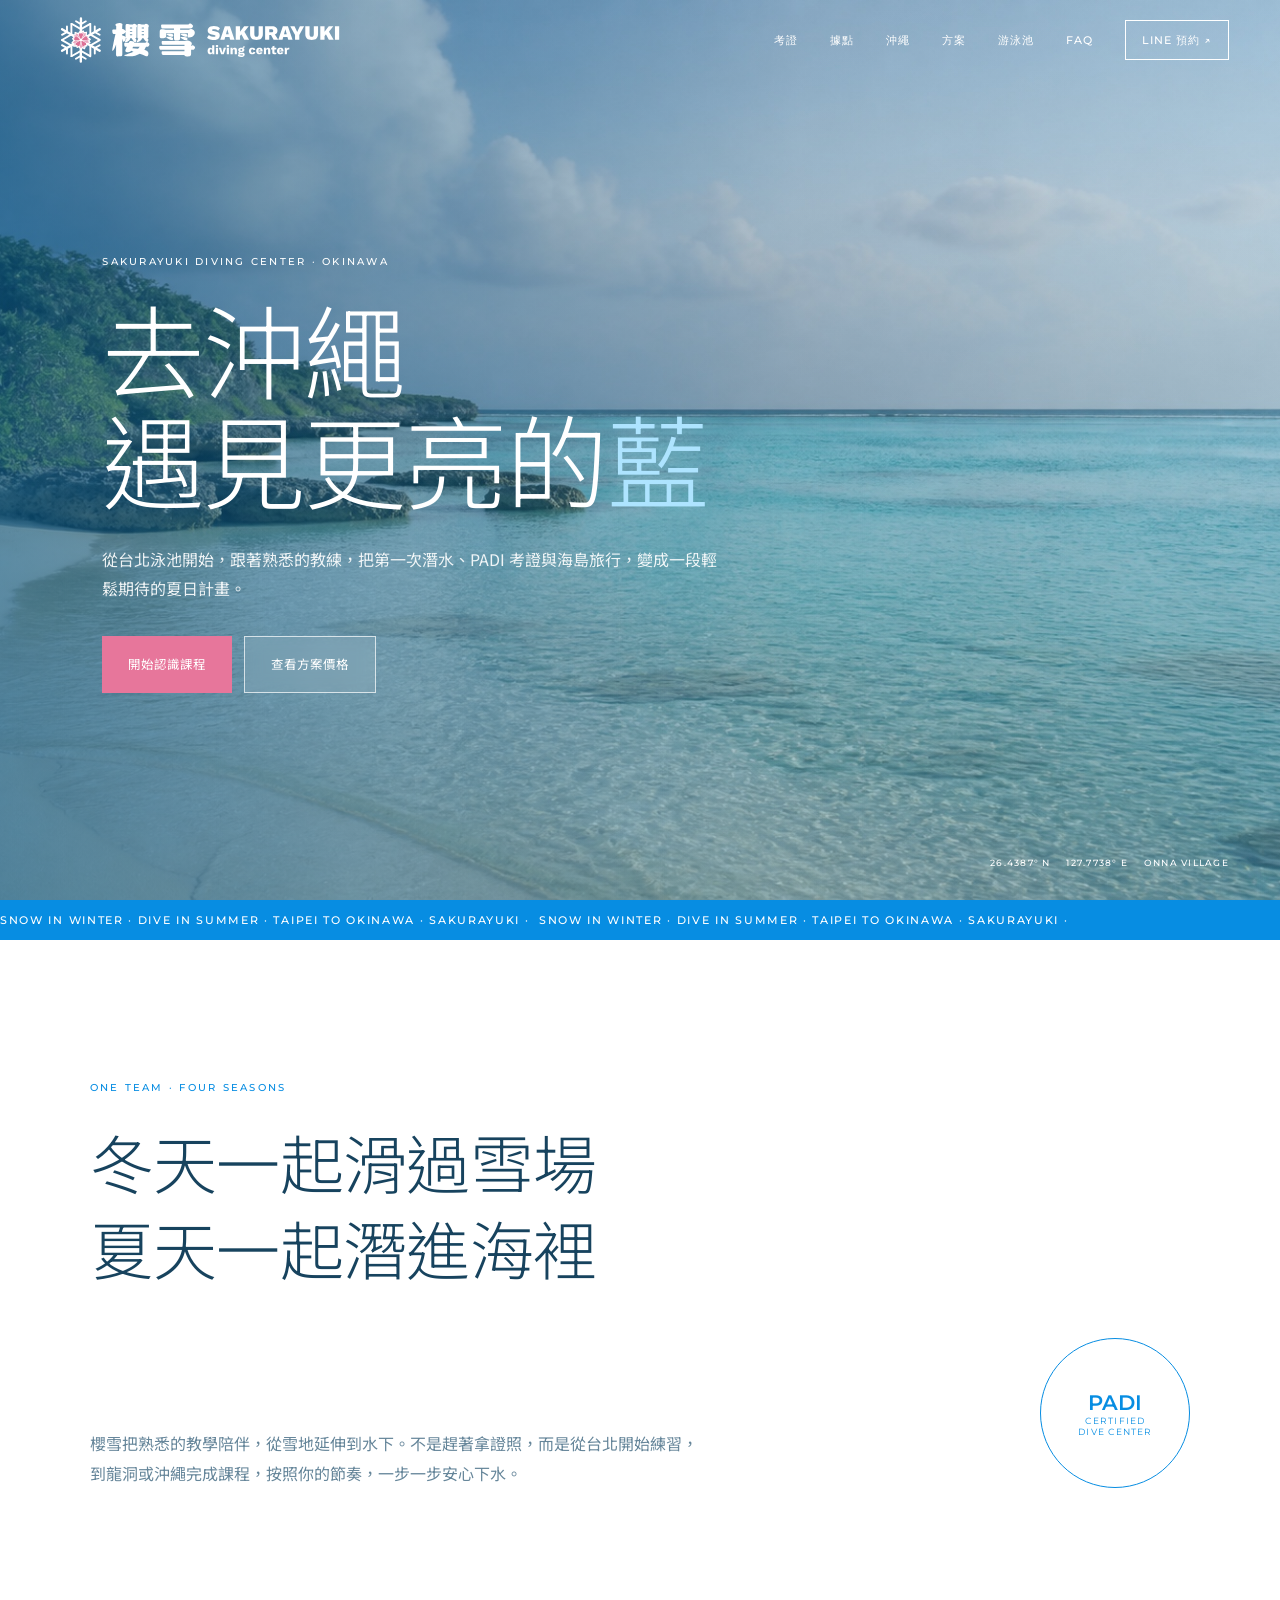
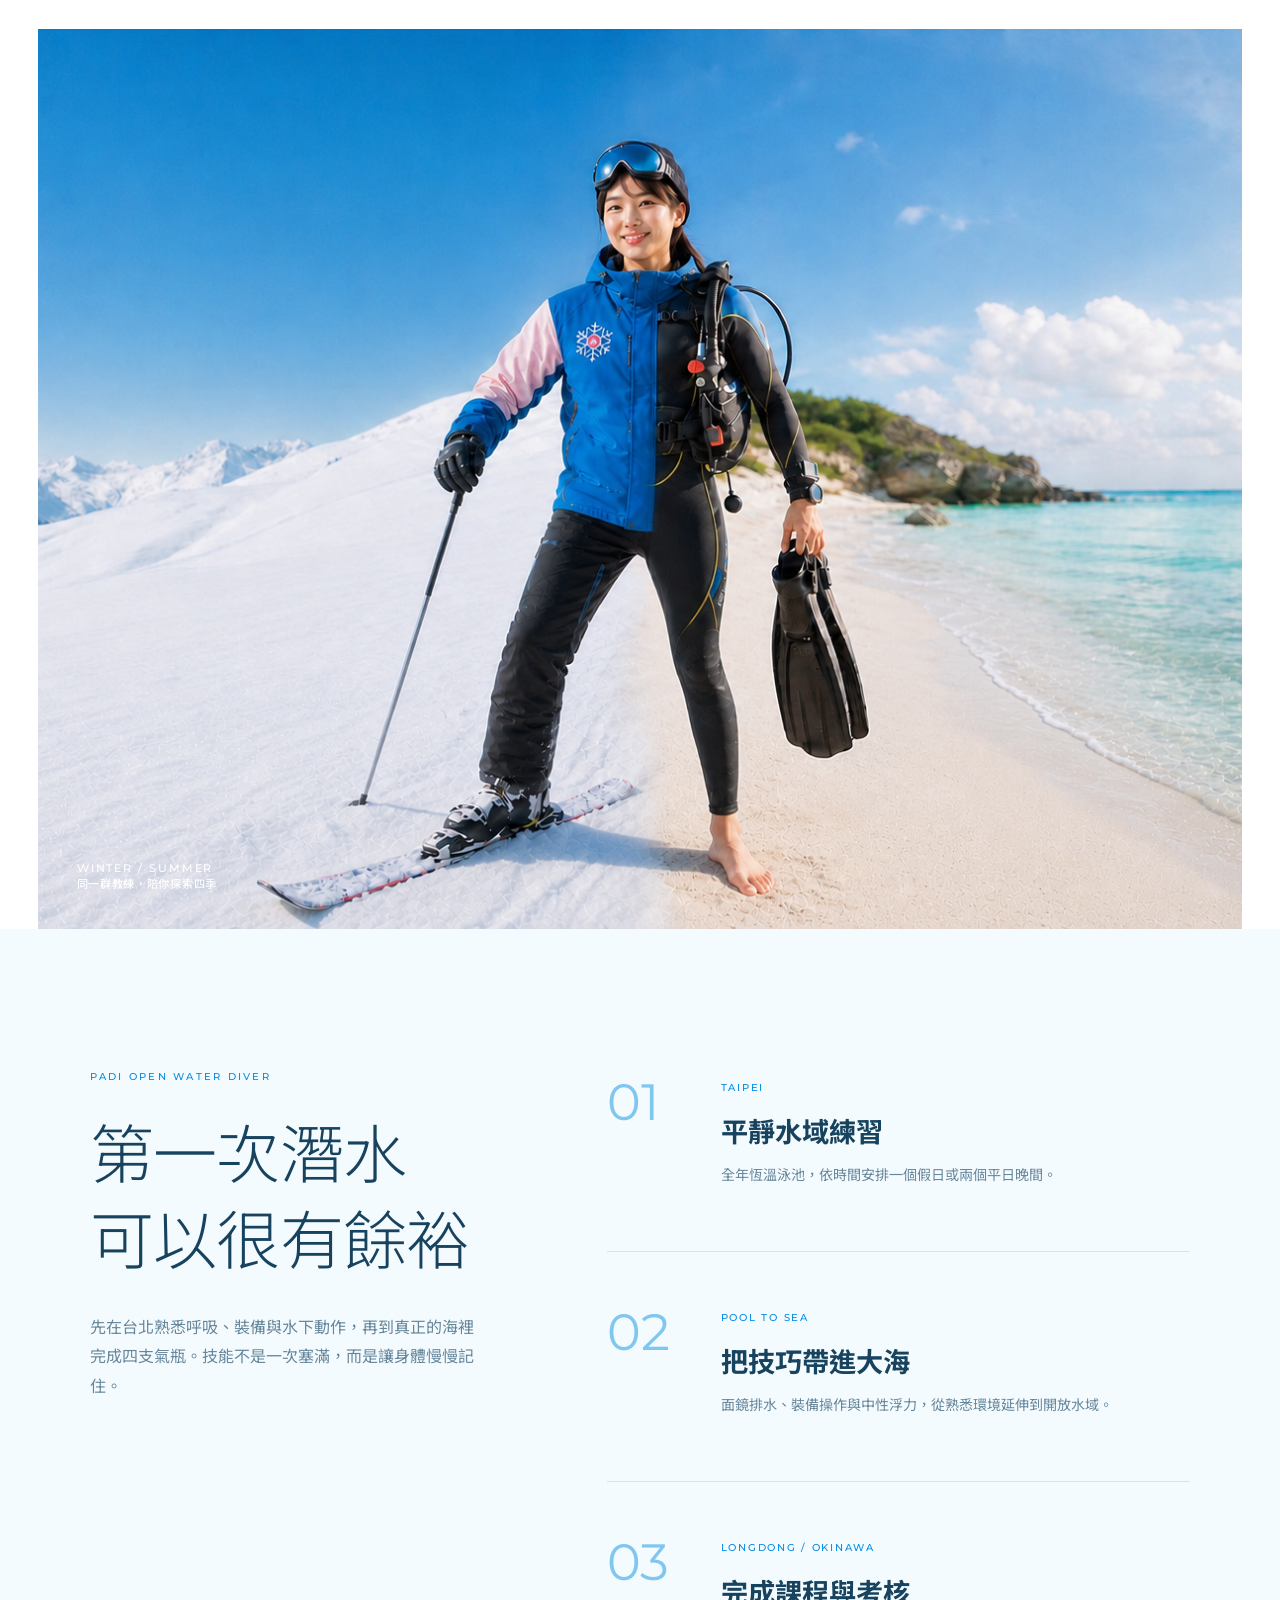
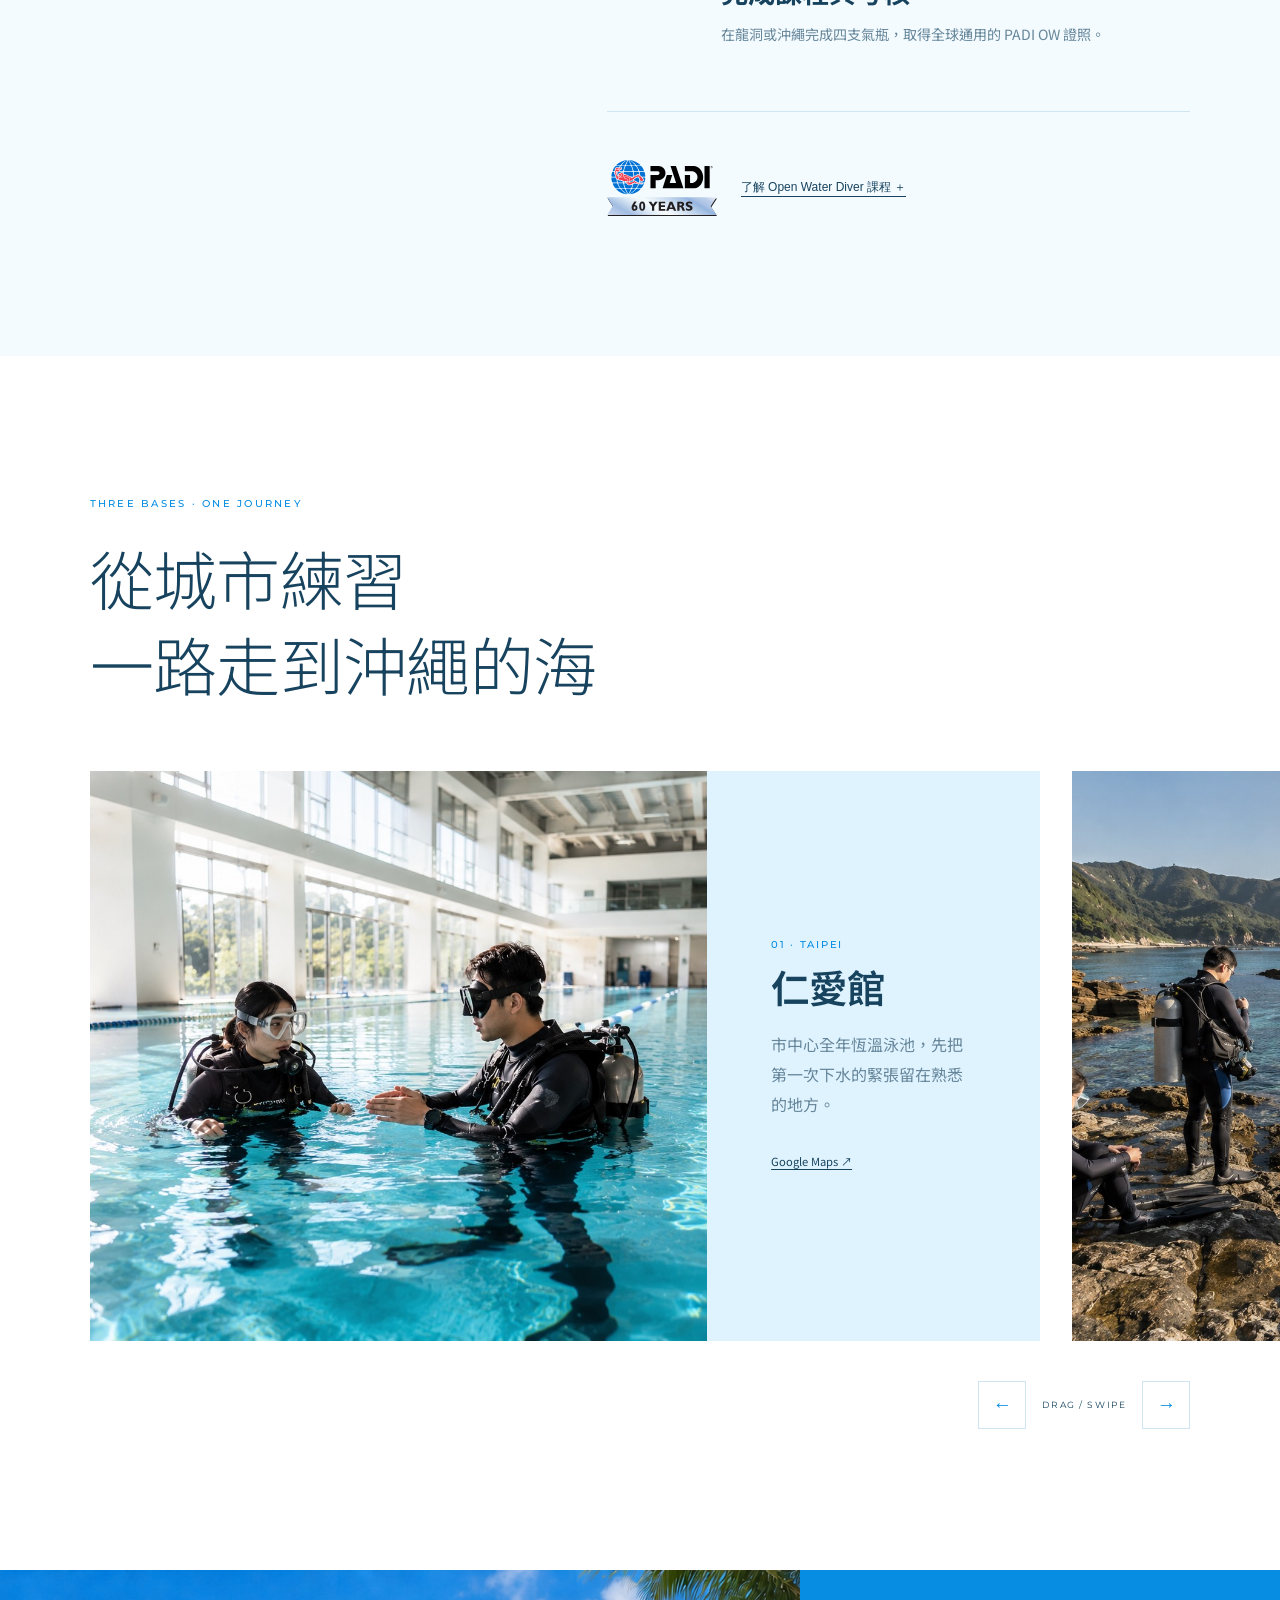
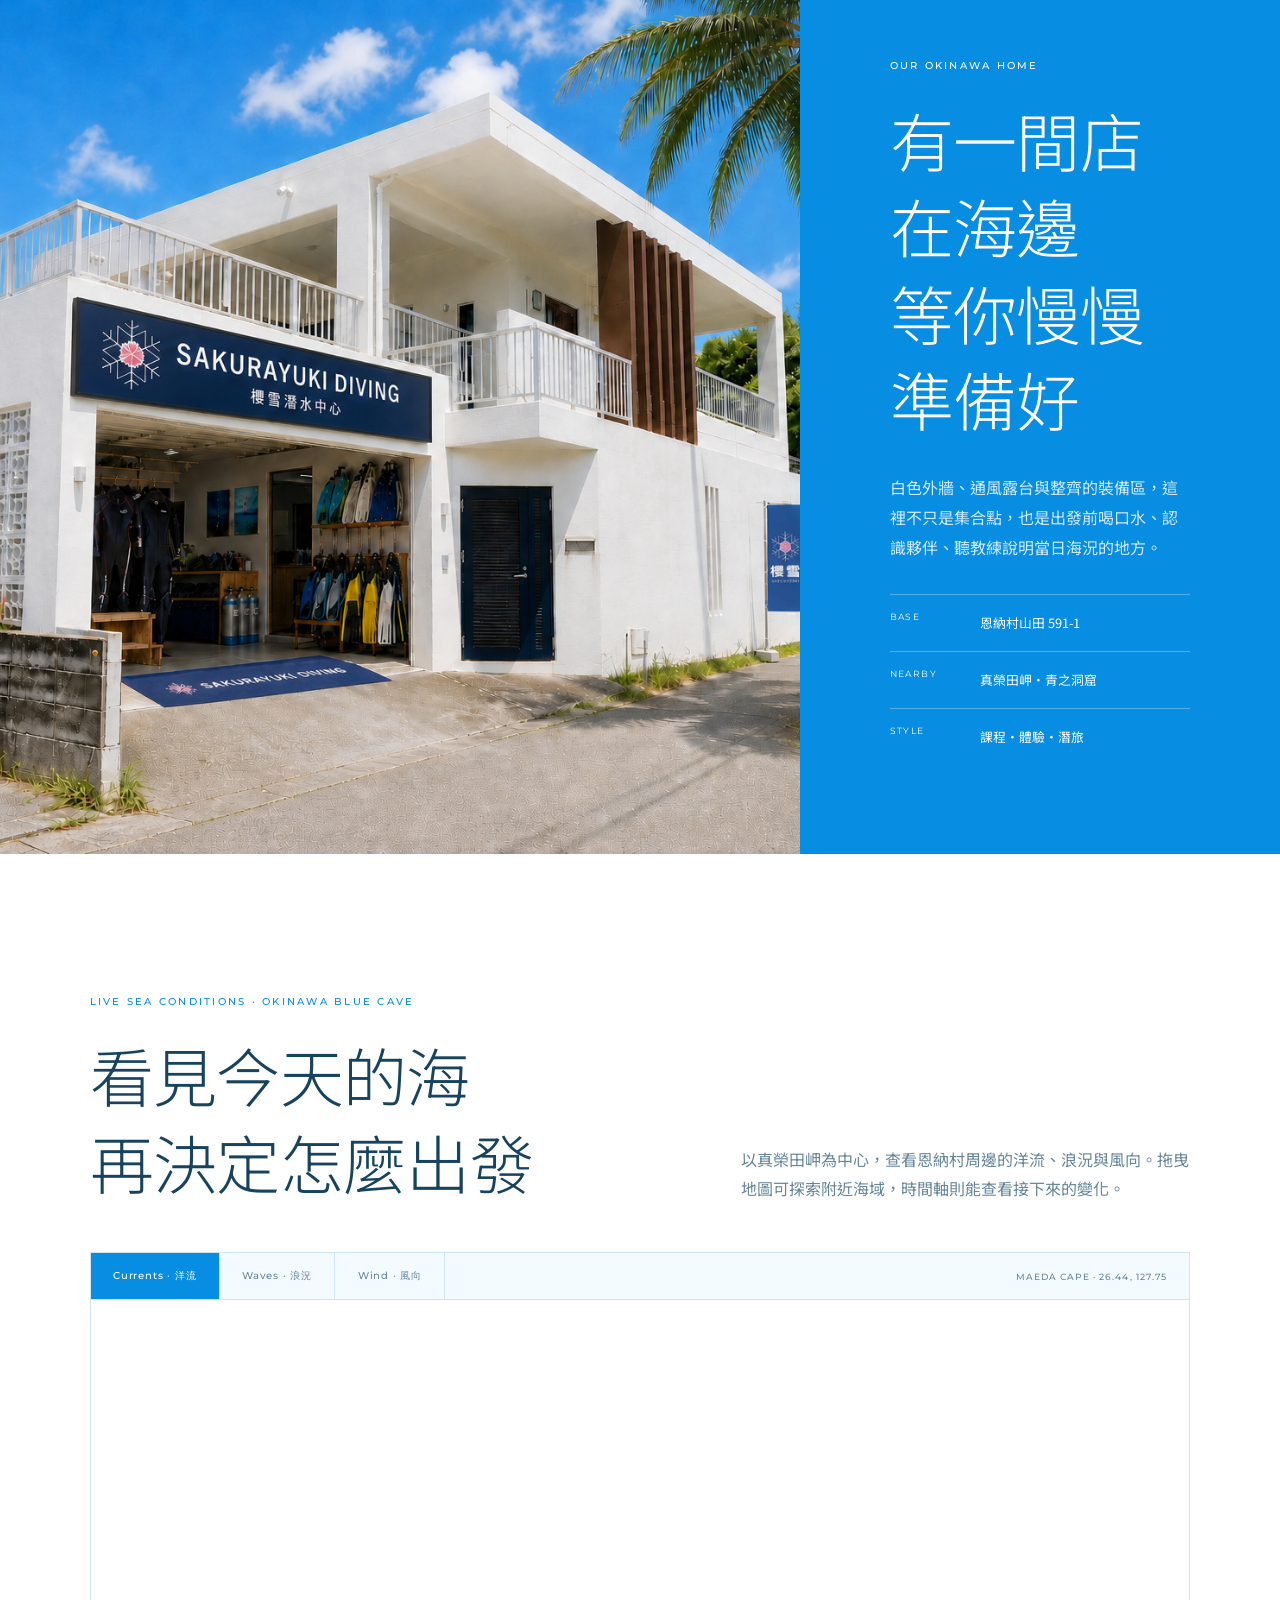
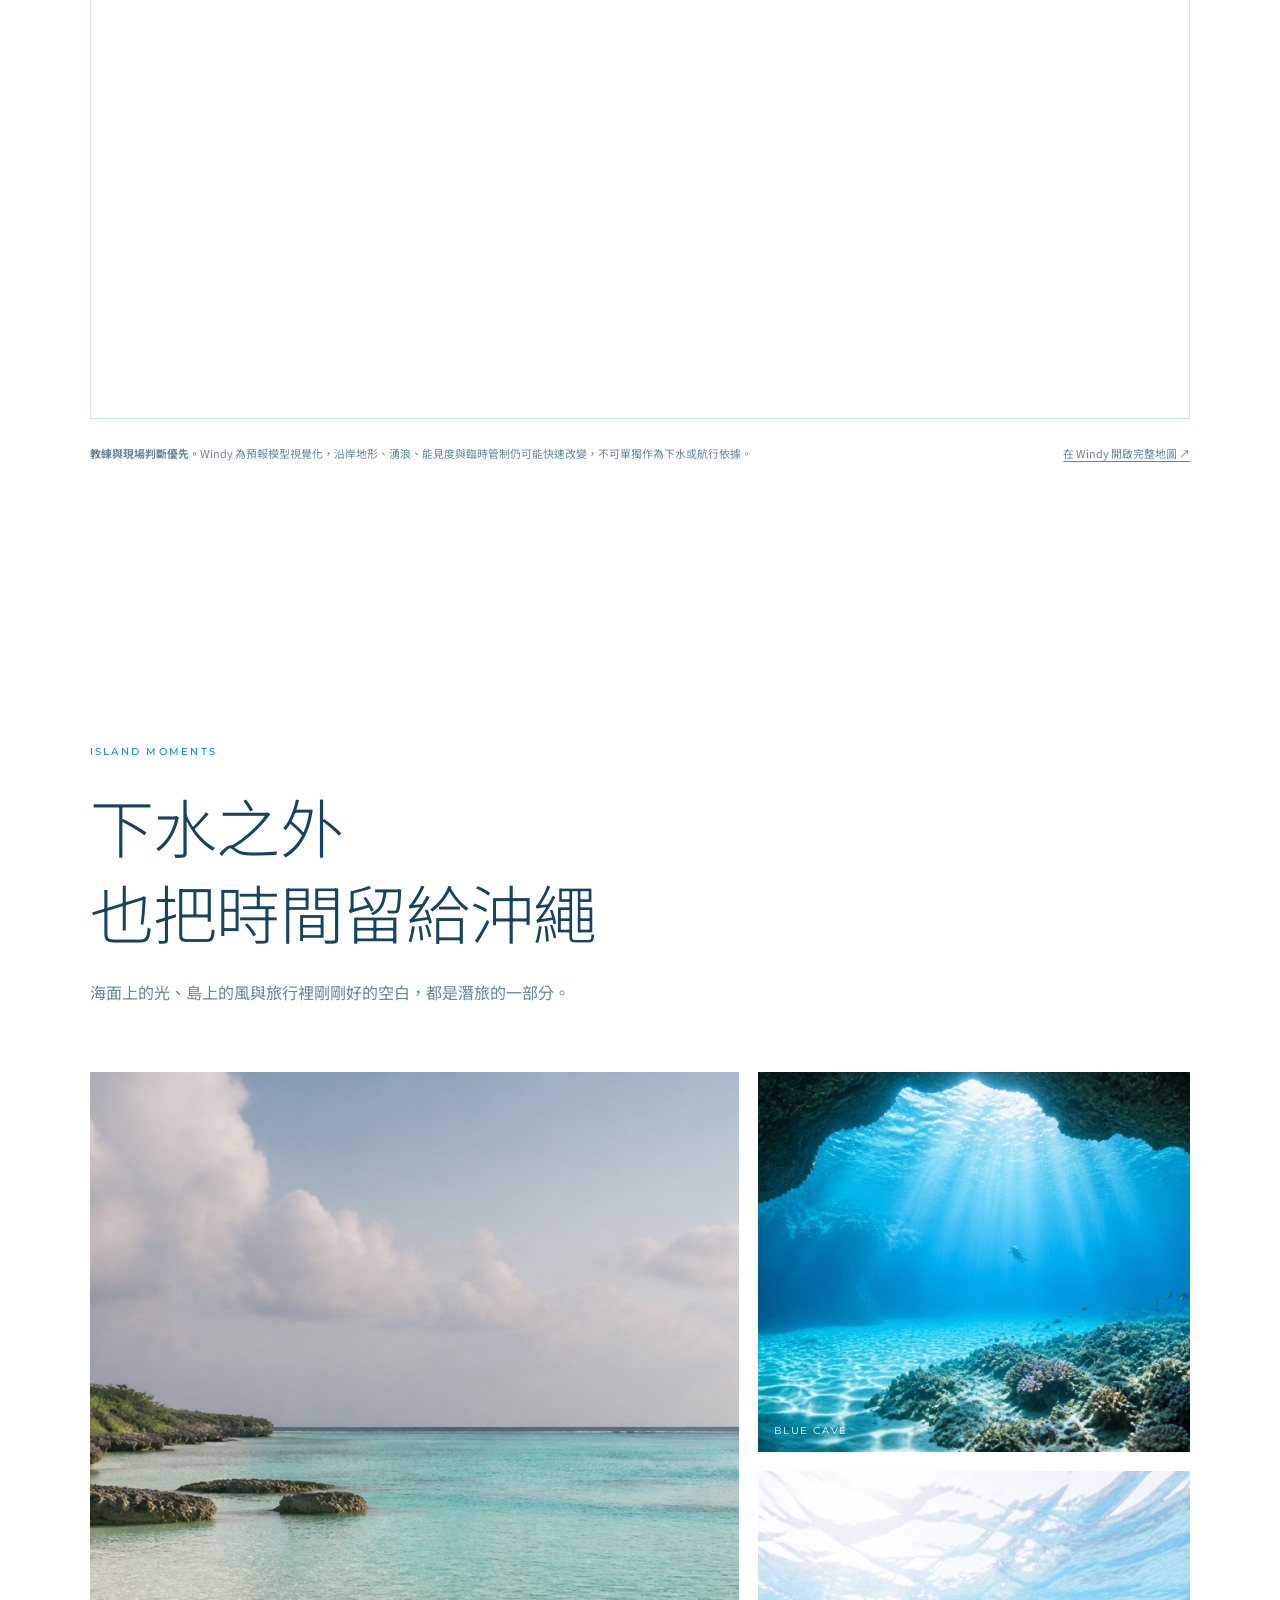
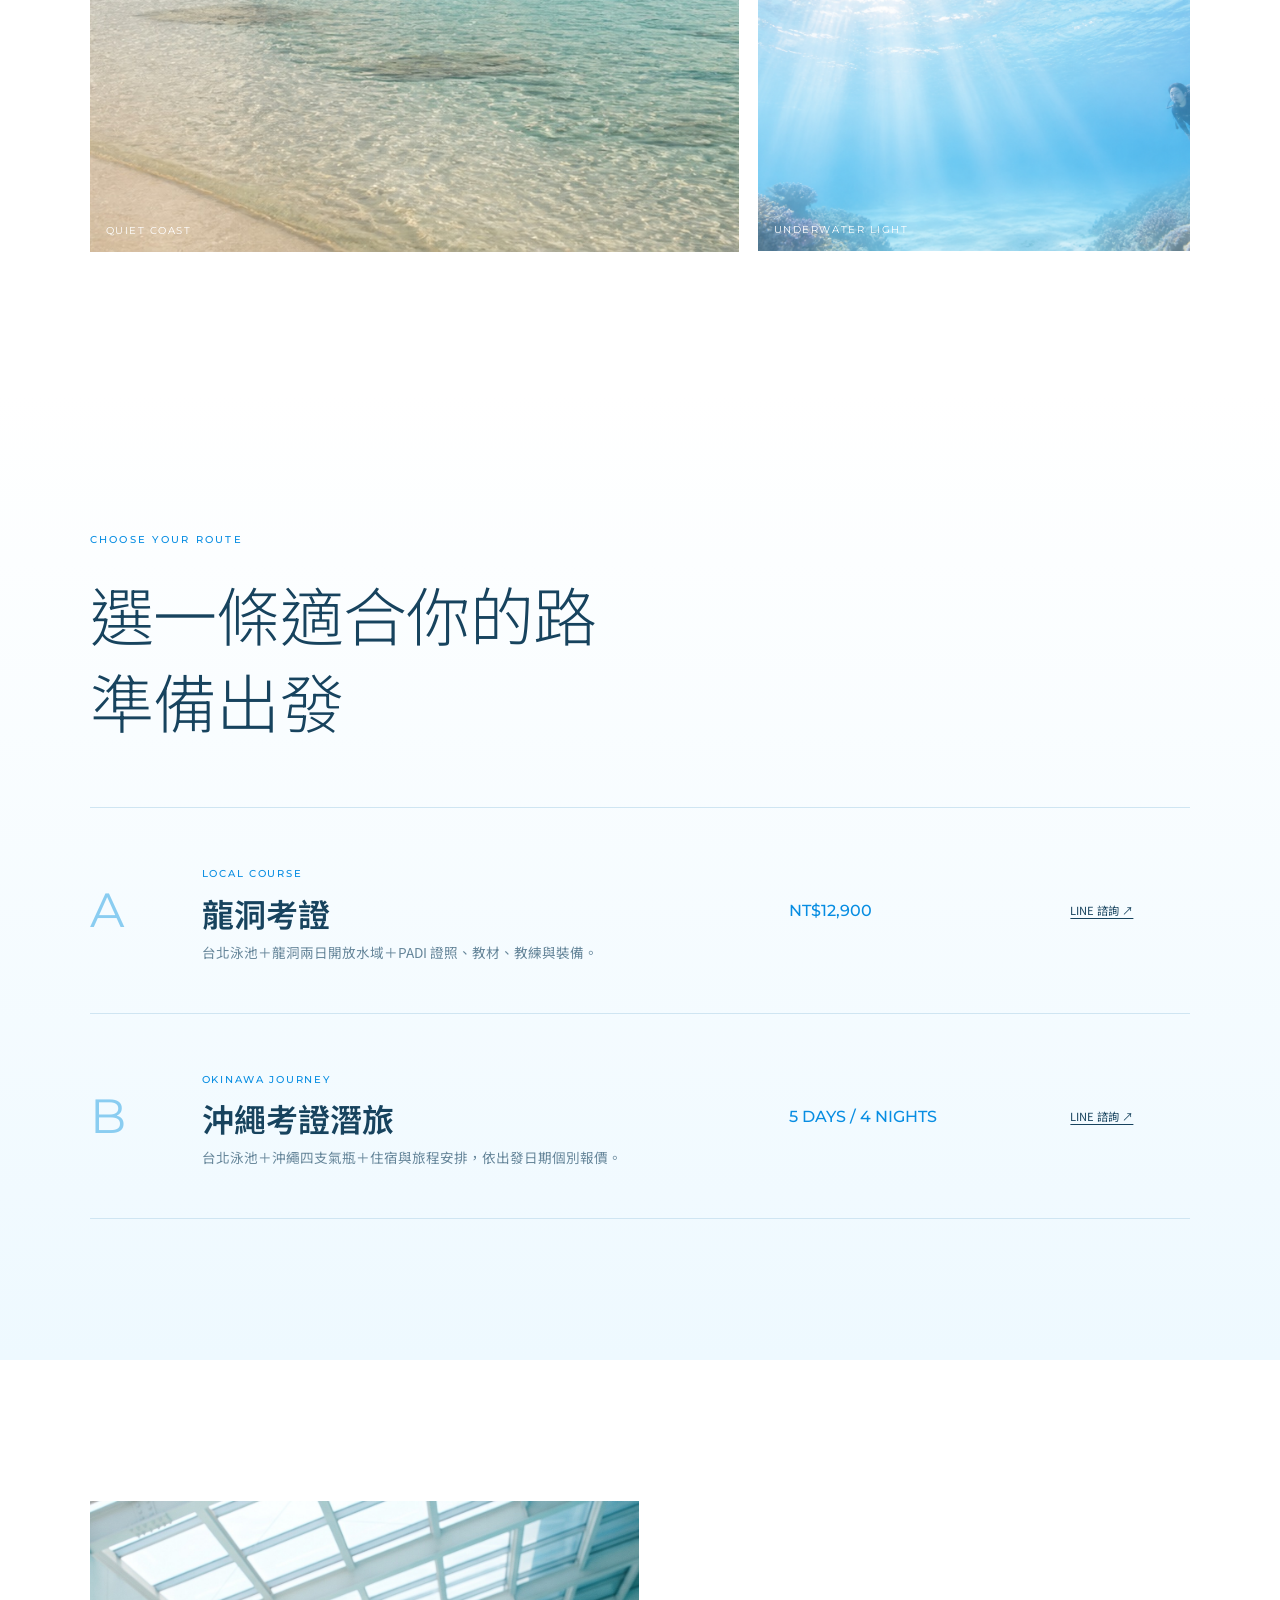
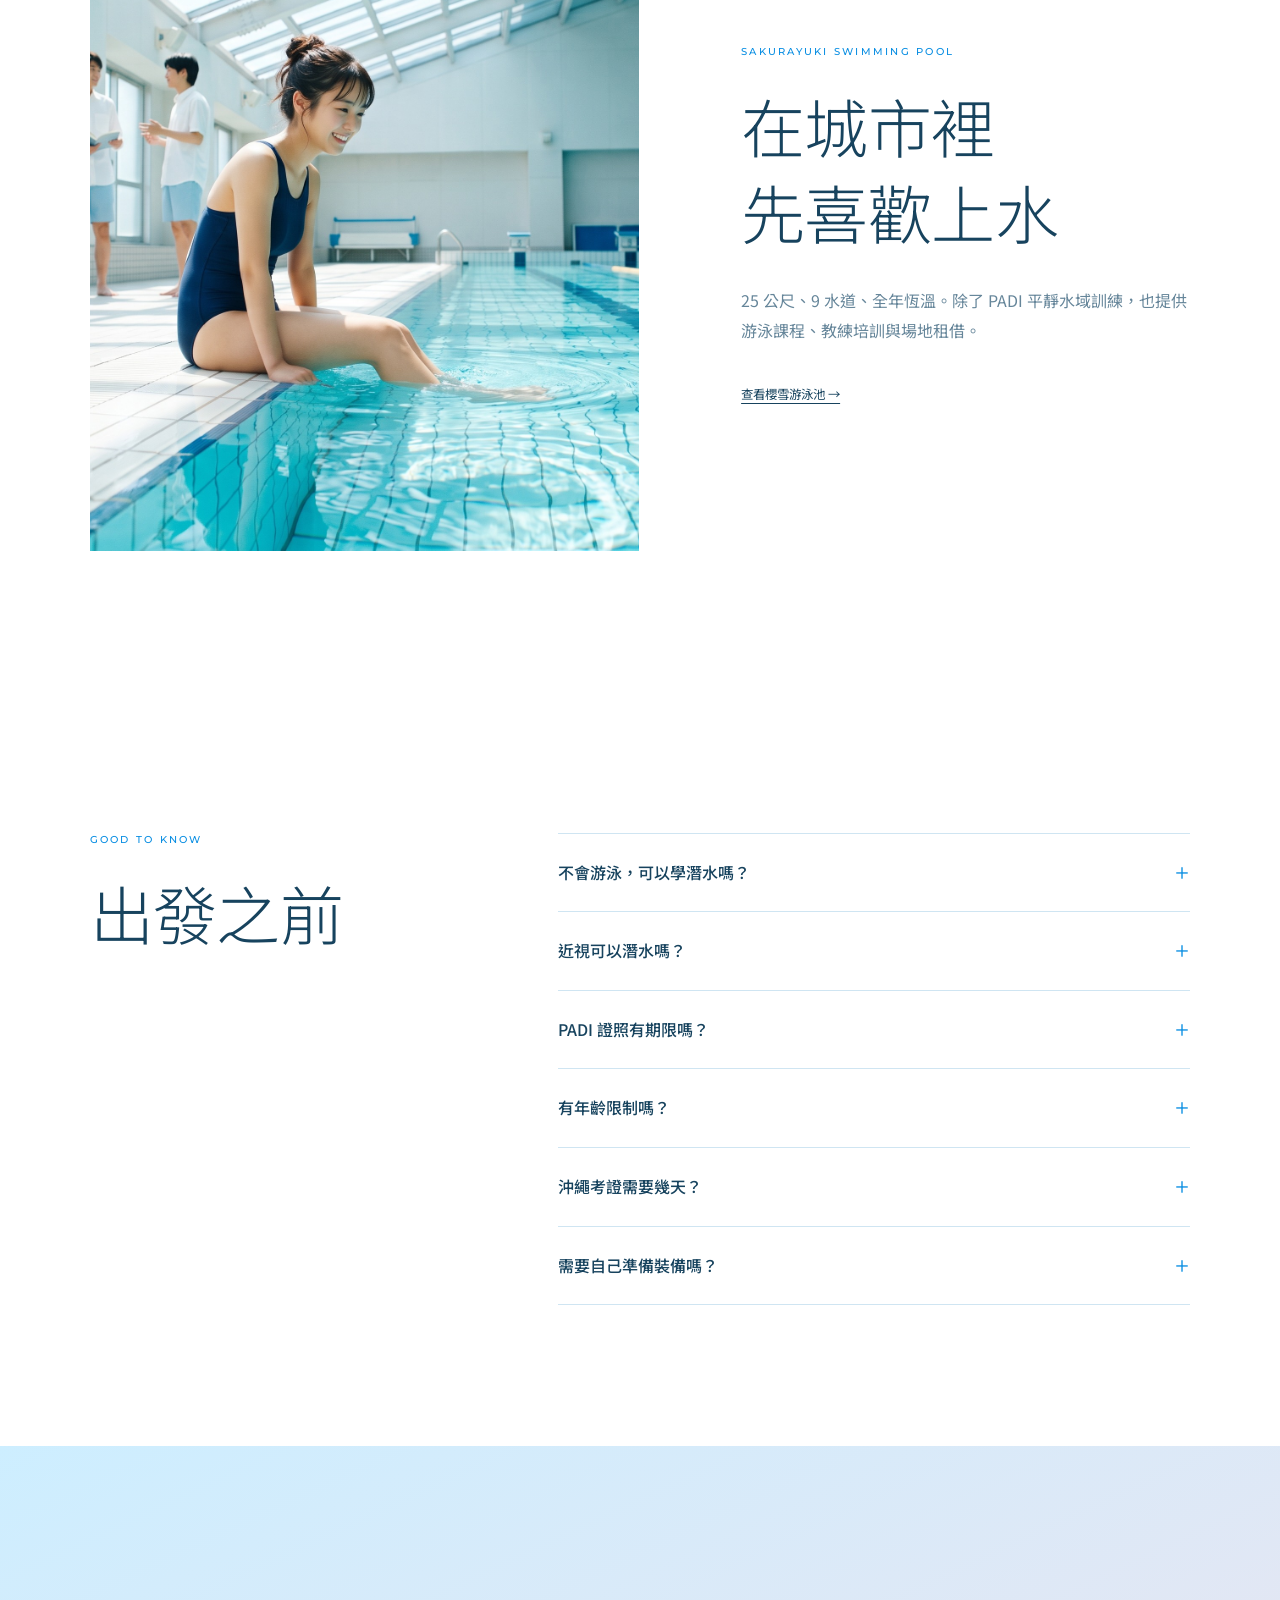
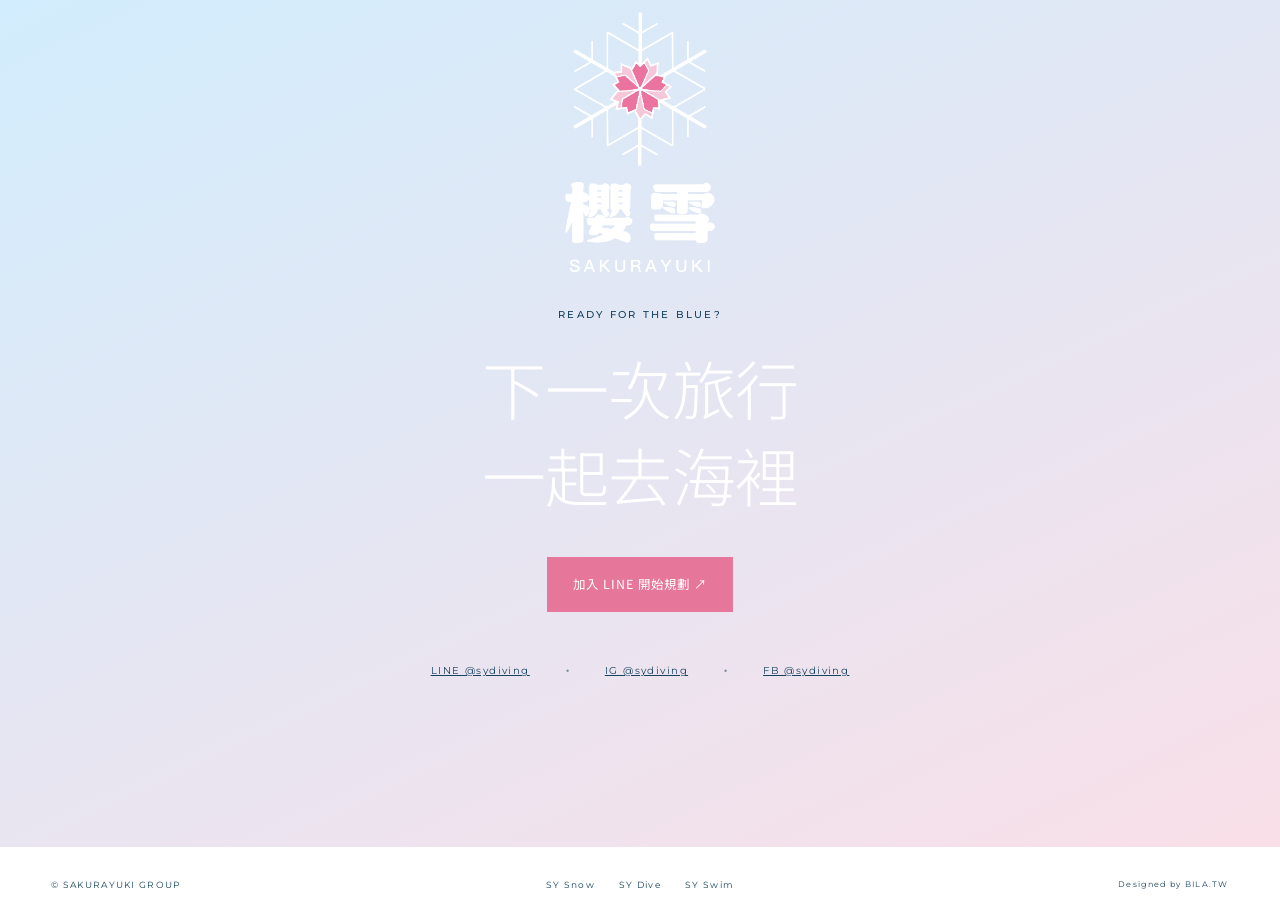
==== 櫻雪旅行社_潛水服務.html @ 5f15f716 "Keep hero blue accent on title line" ====
<!doctype html><html lang="zh-Hant"><head><meta charset="utf-8"><meta name="viewport" content="width=device-width,initial-scale=1"><meta name="description" content="櫻雪潛水中心：台北平靜水域訓練、PADI 開放水域考證與沖繩潛水旅行。"><title>櫻雪潛水中心 SY Diving｜台北 × 沖繩</title><link rel="stylesheet" href="sy-dive-sunny.css?v=29"><script>if(self!==top)document.documentElement.classList.add('wix-embed')</script></head>
<body><div class="progress" aria-hidden="true"></div>
<nav class="nav"><a class="brand" href="#top"><img src="sy-dive-images/SYdive.svg?v=20260902" alt="櫻雪潛水 SY Dive"></a><button class="menu-button" type="button" aria-expanded="false" aria-label="開啟選單"><span></span><span></span></button><div class="menu"><a href="#course">考證</a><a href="#bases">據點</a><a href="#okinawa">沖繩</a><a href="#plans">方案</a><a href="#pool">游泳池</a><a href="#faq">FAQ</a><a class="reserve" href="https://lin.ee/U08gDqx" target="_blank" rel="noopener noreferrer">LINE 預約 ↗</a></div></nav>
<main id="top">
<header class="hero"><video class="hero-media" autoplay muted loop playsinline poster="sy-dive-images/hero-ocean-3.jpg"><source src="sy-dive-images/hero-ocean.mp4" type="video/mp4"></video><div class="hero-wash"></div><div class="hero-copy reveal"><p class="eyebrow">SAKURAYUKI DIVING CENTER · OKINAWA</p><h1>去沖繩<br><span class="hero-title-line">遇見更亮的<span>藍</span></span></h1><p class="lead">從台北泳池開始，跟著熟悉的教練，把第一次潛水、PADI 考證與海島旅行，變成一段輕鬆期待的夏日計畫。</p><div class="hero-actions"><a class="button primary" href="#course">開始認識課程</a><a class="button glass" href="#plans">查看方案價格</a></div></div><div class="hero-note"><span>26.4387° N</span><span>127.7738° E</span><span>ONNA VILLAGE</span></div></header>
<div class="marquee" aria-hidden="true"><div>SNOW IN WINTER · DIVE IN SUMMER · TAIPEI TO OKINAWA · SAKURAYUKI ·&nbsp; SNOW IN WINTER · DIVE IN SUMMER · TAIPEI TO OKINAWA · SAKURAYUKI ·</div></div>
<section class="intro reveal"><p class="eyebrow blue">ONE TEAM · FOUR SEASONS</p><h2>冬天一起滑過雪場<br>夏天一起潛進海裡</h2><div class="intro-grid"><p>櫻雪把熟悉的教學陪伴，從雪地延伸到水下。不是趕著拿證照，而是從台北開始練習，到龍洞或沖繩完成課程，按照你的節奏，一步一步安心下水。</p><div class="intro-stamp"><strong>PADI</strong><span>CERTIFIED<br>DIVE CENTER</span></div></div></section>
<figure class="wide-photo reveal"><img src="sy-dive-images/dual-okinawa-woman-v5.png" alt="冬季滑雪與夏季潛水"><figcaption>WINTER / SUMMER<br><span>同一群教練，陪你探索四季</span></figcaption></figure>
<section class="course" id="course"><div class="chapter reveal"><p class="eyebrow blue">PADI OPEN WATER DIVER</p><h2>第一次潛水<br>可以很有餘裕</h2><p>先在台北熟悉呼吸、裝備與水下動作，再到真正的海裡完成四支氣瓶。技能不是一次塞滿，而是讓身體慢慢記住。</p></div><div class="course-steps"><article class="step reveal"><span>01</span><div><small>TAIPEI</small><h3>平靜水域練習</h3><p>全年恆溫泳池，依時間安排一個假日或兩個平日晚間。</p></div></article><article class="step reveal"><span>02</span><div><small>POOL TO SEA</small><h3>把技巧帶進大海</h3><p>面鏡排水、裝備操作與中性浮力，從熟悉環境延伸到開放水域。</p></div></article><article class="step reveal"><span>03</span><div><small>LONGDONG / OKINAWA</small><h3>完成課程與考核</h3><p>在龍洞或沖繩完成四支氣瓶，取得全球通用的 PADI OW 證照。</p></div></article><button class="padi-link reveal" type="button" data-open-water-open><img src="sy-dive-images/60th-padi.svg" alt="PADI 60 Years"><span>了解 Open Water Diver 課程 ＋</span></button></div></section>
<section class="bases" id="bases"><div class="section-heading reveal"><p class="eyebrow blue">THREE BASES · ONE JOURNEY</p><h2>從城市練習<br>一路走到沖繩的海</h2></div><div class="base-track" data-slider><article class="base-card"><img src="sy-dive-images/loc-pool.jpg" alt="櫻雪仁愛游泳池"><div><span>01 · TAIPEI</span><h3>仁愛館</h3><p>市中心全年恆溫泳池，先把第一次下水的緊張留在熟悉的地方。</p><a href="https://maps.app.goo.gl/nRAS1w7pERsF7T9z8" target="_blank" rel="noopener noreferrer">Google Maps ↗</a></div></article><article class="base-card"><img src="sy-dive-images/loc-longdong.jpg" alt="東北角龍洞潛水"><div><span>02 · NEW TAIPEI</span><h3>龍洞</h3><p>距離台北約一小時的成熟潛點，適合完成開放水域課程與在地練習。</p></div></article><article class="base-card"><img src="sy-dive-images/okinawa-aerial-sign-v4.jpg" alt="櫻雪沖繩潛水中心"><div><span>03 · OKINAWA</span><h3>恩納村基地</h3><p>在真榮田岬旁整理裝備、確認海況，從白色店面出發去看沖繩更多的藍。</p><a href="https://maps.app.goo.gl/Xgw14vvBEVRDdFhM7" target="_blank" rel="noopener noreferrer">Google Maps ↗</a></div></article></div><div class="slider-controls"><button data-prev aria-label="上一張">←</button><span>DRAG / SWIPE</span><button data-next aria-label="下一張">→</button></div></section>
<section class="okinawa" id="okinawa"><div class="okinawa-photo reveal"><img src="sy-dive-images/okinawa-island-sign-v6.png" alt="櫻雪沖繩白色店面"></div><div class="okinawa-copy reveal"><p class="eyebrow">OUR OKINAWA HOME</p><h2>有一間店在海邊<br>等你慢慢準備好</h2><p>白色外牆、通風露台與整齊的裝備區，這裡不只是集合點，也是出發前喝口水、認識夥伴、聽教練說明當日海況的地方。</p><dl><div><dt>BASE</dt><dd>恩納村山田 591-1</dd></div><div><dt>NEARBY</dt><dd>真榮田岬・青之洞窟</dd></div><div><dt>STYLE</dt><dd>課程・體驗・潛旅</dd></div></dl></div></section>
<section class="windy-sea" id="sea-status"><div class="windy-shell"><header class="windy-heading reveal"><div><p class="eyebrow blue">LIVE SEA CONDITIONS · OKINAWA BLUE CAVE</p><h2>看見今天的海<br>再決定怎麼出發</h2></div><p>以真榮田岬為中心，查看恩納村周邊的洋流、浪況與風向。拖曳地圖可探索附近海域，時間軸則能查看接下來的變化。</p></header><div class="windy-toolbar reveal" role="group" aria-label="切換海況圖層"><button type="button" class="active" data-windy-layer="currents">Currents · 洋流</button><button type="button" data-windy-layer="waves">Waves · 浪況</button><button type="button" data-windy-layer="wind">Wind · 風向</button><span>MAEDA CAPE · 26.44, 127.75</span></div><div class="windy-map reveal"><iframe data-windy-frame title="Windy 真榮田岬即時洋流與海況地圖" loading="lazy" src="https://embed.windy.com/embed2.html?lat=26.44&amp;lon=127.75&amp;detailLat=26.44&amp;detailLon=127.75&amp;zoom=9&amp;level=surface&amp;overlay=currents&amp;product=seaCurrents&amp;menu=true&amp;message=true&amp;marker=true&amp;calendar=now&amp;pressure=false&amp;type=map&amp;location=coordinates&amp;detail=true&amp;metricWind=kt&amp;metricTemp=%C2%B0C&amp;radarRange=-1" frameborder="0" allowfullscreen></iframe></div><div class="windy-note reveal"><p><strong>教練與現場判斷優先。</strong>Windy 為預報模型視覺化，沿岸地形、湧浪、能見度與臨時管制仍可能快速改變，不可單獨作為下水或航行依據。</p><a href="https://www.windy.com/26.44/127.75?currents,26.44,127.75,9" target="_blank" rel="noopener noreferrer">在 Windy 開啟完整地圖 ↗</a></div></div></section>
<section class="island-gallery"><div class="section-heading reveal"><p class="eyebrow blue">ISLAND MOMENTS</p><h2>下水之外<br>也把時間留給沖繩</h2><p>海面上的光、島上的風與旅行裡剛剛好的空白，都是潛旅的一部分。</p></div><div class="gallery-grid"><figure class="g1 reveal"><img src="sy-dive-images/hero-ocean-3.jpg" alt="沖繩安靜海岸"><figcaption>QUIET COAST</figcaption></figure><figure class="g2 reveal"><img src="sy-dive-images/okinawa-blue-cave.jpg" alt="沖繩青之洞窟"><figcaption>BLUE CAVE</figcaption></figure><figure class="g3 reveal"><img src="sy-dive-images/hero-okinawa-underwater-v2.png" alt="沖繩水下珊瑚"><figcaption>UNDERWATER LIGHT</figcaption></figure></div></section>
<section class="plans" id="plans"><div class="section-heading reveal"><p class="eyebrow blue">CHOOSE YOUR ROUTE</p><h2>選一條適合你的路<br>準備出發</h2></div><div class="plan-list"><article class="plan reveal"><div class="plan-no">A</div><div><span>LOCAL COURSE</span><h3>龍洞考證</h3><p>台北泳池＋龍洞兩日開放水域＋PADI 證照、教材、教練與裝備。</p></div><strong>NT$12,900</strong><a href="https://lin.ee/U08gDqx" target="_blank" rel="noopener noreferrer">LINE 諮詢 ↗</a></article><article class="plan reveal"><div class="plan-no">B</div><div><span>OKINAWA JOURNEY</span><h3>沖繩考證潛旅</h3><p>台北泳池＋沖繩四支氣瓶＋住宿與旅程安排，依出發日期個別報價。</p></div><strong>5 DAYS / 4 NIGHTS</strong><a href="https://lin.ee/U08gDqx" target="_blank" rel="noopener noreferrer">LINE 諮詢 ↗</a></article></div></section>
<section class="pool" id="pool"><div class="pool-photo reveal"><img src="sy-dive-images/pool-syk1.jpg" alt="櫻雪仁愛游泳池"></div><div class="pool-copy reveal"><p class="eyebrow blue">SAKURAYUKI SWIMMING POOL</p><h2>在城市裡<br>先喜歡上水</h2><p>25 公尺、9 水道、全年恆溫。除了 PADI 平靜水域訓練，也提供游泳課程、教練培訓與場地租借。</p><a class="text-link" href="櫻雪游泳池.html">查看櫻雪游泳池 →</a></div></section>
<section class="faq" id="faq"><div class="section-heading reveal"><p class="eyebrow blue">GOOD TO KNOW</p><h2>出發之前</h2></div><div class="faq-list"><details><summary>不會游泳，可以學潛水嗎？</summary><p>可以。重點是能在水中保持冷靜，課程也會循序練習水性與必要技巧。</p></details><details><summary>近視可以潛水嗎？</summary><p>可以配戴隱形眼鏡，或使用有度數的面鏡；報名時告訴我們度數即可。</p></details><details><summary>PADI 證照有期限嗎？</summary><p>沒有。PADI 潛水證照終身有效；若已有一段時間沒有潛水，建議先複習知識與技巧，再安心回到水下。</p></details><details><summary>有年齡限制嗎？</summary><p>Open Water Diver 課程最低年齡為 10 歲；10–14 歲完成後取得 Junior Open Water Diver 資格。未成年學員須由家長或監護人同意，實際安排也會依水性、健康狀況與成熟度評估。</p></details><details><summary>沖繩考證需要幾天？</summary><p>建議安排 5 天 4 夜，保留下水後禁止搭機的安全時間，也讓旅程不必匆忙。</p></details><details><summary>需要自己準備裝備嗎？</summary><p>不需要，課程包含所需潛水裝備；若已有個人裝備，可於報名時確認安排。</p></details></div></section>
<section class="contact"><img src="sy-dive-images/logo-2-W.png" alt="櫻雪 SAKURAYUKI"><p class="eyebrow">READY FOR THE BLUE?</p><h2>下一次旅行<br>一起去海裡</h2><a class="button primary" href="https://lin.ee/U08gDqx" target="_blank" rel="noopener noreferrer">加入 LINE 開始規劃 ↗</a><div class="contact-links"><a href="https://lin.ee/U08gDqx" target="_blank" rel="noopener noreferrer">LINE @sydiving</a><span>·</span><a href="https://www.instagram.com/sydiving/" target="_blank" rel="noopener noreferrer">IG @sydiving</a><span>·</span><a href="https://www.facebook.com/sydiving/" target="_blank" rel="noopener noreferrer">FB @sydiving</a></div></section>
<div class="ow-modal" aria-hidden="true"><div class="ow-dialog" role="dialog" aria-modal="true" aria-labelledby="owTitle"><button class="ow-close" type="button" aria-label="關閉課程說明" data-open-water-close>×</button><aside class="ow-side"><img src="sy-dive-images/60th-padi.svg" alt="PADI 60 Years"><p>YOUR FIRST<br>CERTIFICATION</p></aside><div class="ow-content"><p class="eyebrow blue">PADI OPEN WATER DIVER</p><h2 id="owTitle">從第一次呼吸<br>到自在探索海洋</h2><p class="ow-lead">Open Water Diver 是 PADI 的第一級潛水證照。課程循序建立知識與水下技能，完成後便能在家鄉或旅行地延續潛水旅程。</p><div class="ow-facts"><div><strong>18m</strong><span>標準最大深度</span></div><div><strong>3–5 days</strong><span>一般完成時間</span></div><div><strong>3 parts</strong><span>知識・泳池・海洋</span></div></div><ol><li><span>01</span><div><h3>知識發展</h3><p>認識基本技巧、潛水用語、裝備與安全程序，可依自己的節奏完成學習。</p></div></li><li><span>02</span><div><h3>平靜水域</h3><p>在泳池熟悉裝備，練習呼吸、面鏡、調節器與浮力控制。</p></div></li><li><span>03</span><div><h3>開放水域</h3><p>由教練帶領完成四次海洋潛水，把學過的技巧應用在真正的大海。</p></div></li></ol><div class="ow-requirements"><h3>開始前需要知道</h3><p>課程包含健康聲明與基本水性評估。完成前須能連續游泳 200 公尺，並在水面漂浮或踩水 10 分鐘；沒有計時要求。若健康問卷有相關狀況，需先由醫師評估。</p></div><div class="ow-actions"><a class="button primary" href="https://lin.ee/U08gDqx" target="_blank" rel="noopener noreferrer">詢問櫻雪課程 ↗</a><button class="ow-bottom-close" type="button" data-open-water-close>關閉課程說明</button></div></div></div></div></main><footer><span>© SAKURAYUKI GROUP</span><nav class="footer-nav" aria-label="櫻雪網站"><a href="https://www.syski.com.tw/" target="_blank" rel="noopener noreferrer">SY Snow</a><a href="#top">SY Dive</a><a href="櫻雪游泳池.html">SY Swim</a></nav><small>Designed by <a href="https://bila.tw" target="_blank" rel="noopener noreferrer">BILA.TW</a></small></footer><script src="sy-dive-sunny.js?v=4"></script></body></html>
---- sy-dive-sunny.css ----
@import url('https://fonts.googleapis.com/css2?family=Montserrat:wght@400;500;600&family=Noto+Sans+TC:wght@300;400;500;600&family=Noto+Serif+TC:wght@500;600&display=swap');
:root{--blue:#078de2;--sky:#dff3ff;--pale:#f4fbff;--pink:#e7769b;--ink:#17435e;--muted:#66869a;--line:#cfe5f2}*{box-sizing:border-box;margin:0;padding:0}html{scroll-behavior:smooth}body{font-family:'Noto Sans TC',sans-serif;color:var(--ink);background:#fff;line-height:1.85;-webkit-font-smoothing:antialiased}img{display:block;width:100%}a{color:inherit}.progress{position:fixed;left:0;top:0;height:3px;width:var(--progress,0);background:var(--pink);z-index:999}.nav{position:fixed;z-index:100;top:0;left:0;right:0;height:72px;padding:0 4vw;display:flex;align-items:center;justify-content:space-between;color:#fff;transition:.35s}.nav.scrolled{background:rgba(7,141,226,.94);color:#fff;box-shadow:0 8px 30px rgba(42,112,150,.12);backdrop-filter:blur(14px)}.brand{display:inline-block;line-height:0}.brand img,.nav.scrolled .brand img{height:38px;width:auto;filter:none;opacity:1}.menu{display:flex;align-items:center;gap:2rem}.menu a{text-decoration:none;font:500 .68rem Montserrat,sans-serif;letter-spacing:.09em}.reserve{padding:.7rem 1rem;border:1px solid currentColor}.menu-button{display:none;background:transparent;border:0;width:32px}.menu-button span{display:block;height:1px;background:currentColor;margin:7px}
.hero{height:100svh;min-height:700px;position:relative;display:flex;align-items:center;padding:7rem 8vw 4rem;overflow:hidden;color:#fff}.hero-media{position:absolute;inset:0;width:100%;height:100%;object-fit:cover}.hero-wash{position:absolute;inset:0;background:linear-gradient(90deg,rgba(11,101,156,.55),rgba(15,147,217,.12) 62%),linear-gradient(180deg,rgba(12,80,120,.05),rgba(11,82,126,.28))}.hero-copy{position:relative;z-index:2;max-width:760px}.eyebrow{font:500 .64rem/1.4 Montserrat,sans-serif;letter-spacing:.22em;margin-bottom:1.4rem}.eyebrow.blue{color:var(--blue)}h1,h2{font-family:'Noto Serif TC',serif;font-weight:600;letter-spacing:.02em}h1{font-size:clamp(3.5rem,8vw,7.5rem);line-height:1.08}h1 span{color:#aee4ff;text-shadow:0 2px 18px rgba(255,255,255,.25)}.lead{max-width:630px;font-size:1rem;margin:2rem 0;color:rgba(255,255,255,.9)}.hero-actions{display:flex;gap:.8rem}.button{display:inline-flex;align-items:center;justify-content:center;padding:1rem 1.6rem;text-decoration:none;font-size:.78rem;letter-spacing:.08em}.button.primary{background:var(--pink);color:#fff}.button.glass{border:1px solid rgba(255,255,255,.7);background:rgba(255,255,255,.1);backdrop-filter:blur(8px)}.hero-note{position:absolute;z-index:2;right:4vw;bottom:2rem;display:flex;gap:1rem;font:500 .55rem Montserrat,sans-serif;letter-spacing:.14em}.marquee{overflow:hidden;background:var(--blue);color:#fff;padding:.85rem 0;white-space:nowrap}.marquee div{width:max-content;font:500 .66rem Montserrat,sans-serif;letter-spacing:.16em;animation:marquee 22s linear infinite}@keyframes marquee{to{transform:translateX(-50%)}}
section{padding:clamp(6rem,11vw,10rem) clamp(1.4rem,7vw,8rem)}h2{font-size:clamp(2.2rem,5vw,4.8rem);line-height:1.35}.intro{max-width:1350px;margin:auto}.intro h2{max-width:900px}.intro-grid{display:grid;grid-template-columns:1fr auto;gap:4rem;align-items:end;margin-top:3rem}.intro-grid>p{max-width:620px;color:var(--muted)}.intro-stamp{width:150px;height:150px;border:1px solid var(--blue);border-radius:50%;display:grid;place-content:center;text-align:center;color:var(--blue)}.intro-stamp strong{font:600 1.3rem Montserrat}.intro-stamp span{font:.55rem Montserrat;letter-spacing:.14em}.wide-photo{position:relative;margin:0 3vw;overflow:hidden}.wide-photo img{height:min(72vw,900px);object-fit:cover}.wide-photo figcaption{position:absolute;left:3vw;bottom:3vw;color:#fff;font:500 .7rem Montserrat;letter-spacing:.17em}.wide-photo figcaption span{font-family:'Noto Sans TC';letter-spacing:.06em}
.course{display:grid;grid-template-columns:.8fr 1.2fr;gap:clamp(4rem,10vw,10rem);background:var(--pale)}.chapter{position:sticky;top:120px;align-self:start}.chapter>p:last-child{max-width:500px;margin-top:2rem;color:var(--muted)}.step{display:grid;grid-template-columns:90px 1fr;gap:1.5rem;padding:0 0 4rem;margin-bottom:3rem;border-bottom:1px solid var(--line)}.step>span{font:400 3.2rem Montserrat;color:#80c7ef}.step small,.base-card span,.plan span{font:500 .6rem Montserrat;letter-spacing:.18em;color:var(--blue)}.step h3{font-family:'Noto Serif TC';font-size:1.7rem;margin:.35rem 0}.step p{color:var(--muted);font-size:.88rem}.padi-link{display:flex;align-items:center;gap:1.5rem;text-decoration:none}.padi-link img{width:110px}.padi-link span{font-size:.75rem;border-bottom:1px solid var(--ink)}
.section-heading{max-width:850px;margin-bottom:4rem}.section-heading>p:last-child{max-width:620px;color:var(--muted);margin-top:1.5rem}.bases{padding-left:0;padding-right:0;overflow:hidden}.bases .section-heading{margin-left:7vw}.base-track{display:flex;gap:2rem;overflow-x:auto;scroll-snap-type:x mandatory;padding:0 7vw 1rem;scrollbar-width:none}.base-track::-webkit-scrollbar{display:none}.base-card{flex:0 0 min(75vw,950px);scroll-snap-align:center;display:grid;grid-template-columns:1.3fr .7fr;background:var(--sky);min-height:570px}.base-card img{height:100%;object-fit:cover}.base-card>div{padding:clamp(2rem,5vw,5rem);display:flex;flex-direction:column;justify-content:center}.base-card h3{font:600 clamp(2rem,4vw,4rem) 'Noto Serif TC';margin:.5rem 0 1rem}.base-card p{color:var(--muted)}.base-card a{font-size:.7rem;margin-top:2rem;text-underline-offset:.3em}.slider-controls{display:flex;justify-content:flex-end;align-items:center;gap:1rem;margin:1.5rem 7vw 0}.slider-controls button{width:48px;height:48px;border:1px solid var(--line);background:#fff;color:var(--blue);font-size:1.2rem}.slider-controls span{font:.55rem Montserrat;letter-spacing:.18em}
.okinawa{display:grid;grid-template-columns:1.25fr .75fr;padding:0;background:var(--blue);color:#fff;min-height:800px}.okinawa-photo img{height:100%;object-fit:cover}.okinawa-copy{padding:clamp(3rem,7vw,8rem);display:flex;flex-direction:column;justify-content:center}.okinawa-copy>p:nth-of-type(2){margin:2rem 0;color:rgba(255,255,255,.82)}.okinawa-copy dl>div{display:grid;grid-template-columns:90px 1fr;border-top:1px solid rgba(255,255,255,.3);padding:1rem 0}.okinawa-copy dt{font:.55rem Montserrat;letter-spacing:.16em}.okinawa-copy dd{font-size:.8rem}
.island-gallery{overflow:hidden}.gallery-grid{display:grid;grid-template-columns:1.2fr .8fr;grid-template-rows:1fr 1fr;gap:1.2rem}.gallery-grid figure{position:relative;overflow:hidden}.gallery-grid img{height:100%;object-fit:cover;transition:transform 1s}.gallery-grid figure:hover img{transform:scale(1.03)}.g1{grid-row:1/3;height:780px}.g2,.g3{height:380px}.gallery-grid figcaption{position:absolute;bottom:1rem;left:1rem;color:#fff;font:.6rem Montserrat;letter-spacing:.16em}
.plans{background:linear-gradient(180deg,#fff 0,#eef9ff 100%)}.plan-list{border-top:1px solid var(--line)}.plan{display:grid;grid-template-columns:80px 1fr minmax(170px,.45fr) 120px;gap:2rem;align-items:center;padding:3rem 0;border-bottom:1px solid var(--line)}.plan-no{font:400 3rem Montserrat;color:#8acdf1}.plan h3{font:600 2rem 'Noto Serif TC';margin:.25rem 0}.plan p{color:var(--muted);font-size:.85rem}.plan strong{font:500 1rem Montserrat;color:var(--blue)}.plan>a{font-size:.7rem;text-underline-offset:.3em}.pool{display:grid;grid-template-columns:1.1fr .9fr;gap:clamp(3rem,8vw,8rem);align-items:center}.pool-photo img{height:650px;object-fit:cover}.pool-copy p:not(.eyebrow){color:var(--muted);margin:2rem 0}.text-link{font-size:.78rem;text-underline-offset:.3em}
.faq{display:grid;grid-template-columns:.7fr 1.3fr;gap:clamp(3rem,10vw,10rem)}.faq-list details{border-top:1px solid var(--line);padding:1.5rem 0}.faq-list details:last-child{border-bottom:1px solid var(--line)}summary{cursor:pointer;list-style:none;font-weight:500}summary::-webkit-details-marker{display:none}summary::after{content:'＋';float:right;color:var(--blue)}details[open] summary::after{content:'−'}.faq-list p{color:var(--muted);font-size:.85rem;padding-top:1rem}.contact{text-align:center;background:linear-gradient(155deg,#cdeeff,#f9dfe8);padding:clamp(7rem,13vw,12rem) 1.5rem}.contact>img{width:150px;height:auto;margin:0 auto 2rem;filter:none!important;opacity:1}.contact h2{margin-bottom:2.5rem}.contact-links{display:flex;justify-content:center;gap:2rem;margin-top:3rem}.contact-links a{font:.6rem Montserrat;letter-spacing:.15em}footer{padding:2rem 4vw;display:flex;justify-content:space-between;align-items:center;background:#fff;font:.58rem Montserrat;letter-spacing:.14em}footer div{display:flex;gap:1.5rem}footer a{text-decoration:none}.reveal{opacity:0;transform:translateY(40px);transition:opacity .9s,transform 1s cubic-bezier(.2,.7,.2,1)}.reveal.visible{opacity:1;transform:none}
@media(max-width:800px){.nav{height:60px;padding:0 1.2rem}.brand img{height:34px}.menu-button{display:block;color:inherit}.menu{position:absolute;top:60px;left:0;right:0;background:#fff;color:var(--ink);display:none;flex-direction:column;align-items:stretch;padding:1rem 1.5rem 2rem;gap:0}.menu.open{display:flex}.menu a{padding:1rem 0;border-bottom:1px solid var(--line)}.reserve{border:0}.hero{min-height:720px;padding:7rem 1.4rem 4rem;align-items:flex-end}.hero-wash{background:linear-gradient(180deg,rgba(16,135,202,.02) 25%,rgba(11,84,130,.72))}.hero-copy{padding-bottom:3rem}h1{font-size:3.7rem}.lead{font-size:.82rem;margin:1.2rem 0}.hero-note{display:none}.hero-actions{gap:.5rem}.button{padding:.85rem 1rem;font-size:.68rem}.intro-grid,.course,.okinawa,.pool,.faq{grid-template-columns:1fr}.intro-stamp{width:120px;height:120px}.wide-photo{margin:0}.wide-photo img{height:105vw}.chapter{position:static}.course{gap:4rem}.step{grid-template-columns:55px 1fr}.step>span{font-size:2rem}.base-card{flex-basis:88vw;grid-template-columns:1fr;min-height:0}.base-card img{height:70vw}.base-card>div{padding:2rem}.okinawa{min-height:0}.okinawa-photo img{height:100vw}.gallery-grid{display:flex;overflow-x:auto;scroll-snap-type:x mandatory}.gallery-grid figure,.g1,.g2,.g3{flex:0 0 84vw;height:110vw;scroll-snap-align:center}.plan{grid-template-columns:48px 1fr;padding:2rem 0;gap:1rem}.plan strong,.plan>a{grid-column:2}.pool-photo img{height:100vw}.faq{gap:2rem}.contact-links{gap:1rem}footer{flex-direction:column;gap:1rem;text-align:center}}
.hero-copy{max-width:900px}.hero-title-line{display:inline-block;white-space:nowrap;color:inherit;text-shadow:none}
@media(max-width:800px){.hero-title-line{white-space:normal}}
@media(prefers-reduced-motion:reduce){*{scroll-behavior:auto!important;animation:none!important}.reveal{opacity:1;transform:none}}
.ow-bottom-close{border:0;border-bottom:1px solid var(--ink);padding:.7rem 0;background:transparent;color:var(--ink);font:500 .7rem Montserrat,sans-serif;letter-spacing:.08em;cursor:pointer}
@media(hover:hover) and (pointer:fine){.reserve{transition:background-color .25s,border-color .25s,color .25s,transform .25s}.reserve:hover{background:#06c755;border-color:#06c755;color:#fff;transform:translateY(-2px)}}
@media(hover:hover) and (pointer:fine){a.button.primary[href*="lin.ee"]{transition:background-color .25s,border-color .25s,color .25s,transform .25s,box-shadow .25s}a.button.primary[href*="lin.ee"]:hover{background:#06c755;border-color:#06c755;color:#fff;transform:translateY(-2px);box-shadow:0 10px 24px rgba(6,199,85,.22)}}
@media(hover:hover) and (pointer:fine){.plan a[href*="lin.ee"]{transition:color .25s,font-weight .25s}.plan a[href*="lin.ee"]:hover{color:#06c755;font-weight:700}}
@media(hover:hover) and (pointer:fine){
  .hero-actions .button{transition:transform .25s,box-shadow .25s,background-color .25s,border-color .25s}.hero-actions .button:hover{transform:translateY(-4px);box-shadow:0 12px 28px rgba(10,75,115,.2)}
  .padi-link,.base-card a,.text-link{transition:transform .25s,color .25s}.padi-link:hover{transform:translateX(6px);color:var(--blue)}.base-card a:hover,.text-link:hover{display:inline-block;transform:translateX(6px);color:var(--pink)}
  footer .footer-nav a{transition:color .25s,transform .25s}footer .footer-nav a:hover{color:var(--pink);transform:translateY(-2px)}
}
.faq-list details{overflow:hidden}.faq-list details p{display:block;max-height:0;opacity:0;transform:translateY(-8px);overflow:hidden;padding-top:0;transition:max-height .45s cubic-bezier(.2,.7,.2,1),opacity .3s ease,transform .4s cubic-bezier(.2,.7,.2,1),padding-top .4s ease}.faq-list details[open] p{max-height:220px;opacity:1;transform:none;padding-top:1rem}
footer{display:grid;grid-template-columns:1fr auto 1fr}footer .footer-nav{display:flex;gap:1.5rem;justify-self:center}footer>small{justify-self:end}footer>small a{text-underline-offset:.25em}.contact-links{align-items:center}.contact-links span{font-size:.7rem;opacity:.55}@media(max-width:800px){footer{display:flex}footer .footer-nav{justify-self:auto}.contact-links{flex-wrap:wrap;row-gap:.5rem}}
.contact h2{color:#fff}.contact-links,.contact-links a{color:var(--ink)}
h1,h2{font-family:'Noto Sans TC',sans-serif;font-weight:300;letter-spacing:-.01em}
.sea-board{background:#fff}.sea-shell{max-width:1380px;margin:auto}.sea-heading{display:flex;justify-content:space-between;align-items:end;gap:3rem;margin-bottom:4rem}.sea-meta{text-align:right;color:var(--muted);font-size:.72rem}.sea-meta button{margin-top:.6rem;border:0;border-bottom:1px solid var(--blue);background:transparent;color:var(--blue);font-size:.68rem;cursor:pointer}.sea-live{display:inline-flex;align-items:center;gap:.55rem;color:var(--blue);font:500 .58rem Montserrat;letter-spacing:.16em}.sea-live i{width:7px;height:7px;border-radius:50%;background:#4cd2a2;box-shadow:0 0 0 5px rgba(76,210,162,.13)}.sea-grid{display:grid;grid-template-columns:1.35fr repeat(4,1fr);border:1px solid var(--line)}.sea-card{min-height:220px;padding:2rem;border-right:1px solid var(--line);background:linear-gradient(155deg,#fff,#f4fbff)}.sea-card:last-child{border-right:0}.sea-card>span,.forecast-label span{font:500 .56rem Montserrat;letter-spacing:.16em;color:var(--blue)}.sea-card>strong{display:block;margin-top:2rem;font:400 clamp(2.2rem,4vw,4rem) Montserrat;color:var(--ink)}.sea-card small{color:var(--muted)}.sea-card p{margin-top:1.2rem;color:var(--muted);font-size:.7rem}.sea-card b{color:var(--ink);font-weight:500}.current-visual{display:flex;align-items:center;gap:1.5rem;margin-top:1.6rem}.current-visual>i{display:grid;place-items:center;width:68px;height:68px;border:1px solid #8fd0f2;border-radius:50%;color:var(--blue);font:300 2.2rem Montserrat;transition:transform .5s}.current-visual strong{display:block;font:400 clamp(2.2rem,4vw,4rem) Montserrat}.current-visual small{color:var(--muted)}.sea-forecast{display:grid;grid-template-columns:220px 1fr;border:1px solid var(--line);border-top:0}.forecast-label{padding:1.5rem 2rem;background:var(--pale)}.forecast-label p{font-size:.72rem;color:var(--muted)}.forecast-track{display:grid;grid-template-columns:repeat(4,1fr)}.forecast-item{padding:1.25rem 1.5rem;border-left:1px solid var(--line)}.forecast-item time{font:500 .62rem Montserrat;color:var(--blue)}.forecast-item strong{display:block;margin:.35rem 0;font:400 1.25rem Montserrat}.forecast-item span{font-size:.68rem;color:var(--muted)}.sea-note{display:flex;justify-content:space-between;gap:3rem;margin-top:1.5rem;color:var(--muted);font-size:.68rem}.sea-note p:first-child{max-width:760px}.sea-note p:last-child{text-align:right}.sea-note a{text-underline-offset:.25em}@media(max-width:900px){.sea-heading{align-items:start;flex-direction:column}.sea-meta{text-align:left}.sea-grid{grid-template-columns:repeat(2,1fr)}.sea-card{border-bottom:1px solid var(--line)}.current-card{grid-column:1/-1}.sea-card:nth-child(even){border-right:0}.sea-forecast{grid-template-columns:1fr}.forecast-track{overflow-x:auto}.forecast-item{min-width:145px}.sea-note{flex-direction:column;gap:1rem}.sea-note p:last-child{text-align:left}}@media(max-width:520px){.sea-card{min-height:185px;padding:1.4rem}.sea-card>strong{font-size:2.2rem}.sea-forecast{margin-left:-1.4rem;margin-right:-1.4rem;border-left:0;border-right:0}.forecast-track{grid-template-columns:repeat(4,145px)}}
.padi-link{border:0;background:transparent;color:var(--ink);cursor:pointer;text-align:left}.ow-modal{position:fixed;inset:0;z-index:500;display:grid;place-items:center;padding:2rem;background:rgba(12,74,112,.46);backdrop-filter:blur(12px);opacity:0;visibility:hidden;transition:.35s}.ow-modal.open{opacity:1;visibility:visible}.ow-dialog{position:relative;display:grid;grid-template-columns:280px minmax(0,1fr);width:min(1080px,100%);max-height:90vh;overflow:auto;background:#fff;box-shadow:0 30px 100px rgba(12,74,112,.22);transform:translateY(24px);transition:.45s cubic-bezier(.2,.7,.2,1)}.ow-modal.open .ow-dialog{transform:none}.ow-close{position:absolute;right:1.2rem;top:1rem;z-index:2;width:44px;height:44px;border:1px solid var(--line);border-radius:50%;background:#fff;color:var(--ink);font-size:1.5rem;cursor:pointer}.ow-side{padding:4rem 2rem;background:linear-gradient(160deg,#dff3ff,#f9dfe8);display:flex;flex-direction:column;justify-content:space-between}.ow-side img{width:150px}.ow-side p{font:500 .64rem/1.8 Montserrat,sans-serif;letter-spacing:.18em}.ow-content{padding:clamp(2.5rem,5vw,5rem)}.ow-content h2{font-size:clamp(2rem,4vw,3.7rem)}.ow-lead{max-width:680px;margin:1.5rem 0 2rem;color:var(--muted)}.ow-facts{display:grid;grid-template-columns:repeat(3,1fr);border-top:1px solid var(--line);border-bottom:1px solid var(--line);margin-bottom:2.5rem}.ow-facts div{padding:1.4rem 1rem 1.4rem 0}.ow-facts strong{display:block;color:var(--blue);font:500 1.4rem Montserrat}.ow-facts span{font-size:.7rem;color:var(--muted)}.ow-content ol{list-style:none}.ow-content li{display:grid;grid-template-columns:48px 1fr;gap:1rem;padding:1.2rem 0;border-bottom:1px solid var(--line)}.ow-content li>span{color:#80c7ef;font:500 1rem Montserrat}.ow-content li h3,.ow-requirements h3{font-family:'Noto Serif TC';font-size:1.15rem}.ow-content li p,.ow-requirements p{font-size:.78rem;color:var(--muted)}.ow-requirements{margin-top:2rem;padding:1.5rem;background:var(--pale)}.ow-actions{display:flex;align-items:center;gap:1.5rem;margin-top:2rem}.ow-source{font-size:.7rem;text-underline-offset:.3em}body.modal-open{overflow:hidden}@media(max-width:720px){.ow-modal{padding:0}.ow-dialog{grid-template-columns:1fr;width:100%;height:100%;max-height:none}.ow-side{display:none}.ow-content{padding:4.5rem 1.4rem 2rem}.ow-facts strong{font-size:1rem}.ow-actions{align-items:flex-start;flex-direction:column}}
.windy-sea{background:#fff}.windy-shell{max-width:1380px;margin:auto}.windy-heading{display:grid;grid-template-columns:1.1fr .9fr;gap:clamp(3rem,8vw,8rem);align-items:end;margin-bottom:3rem}.windy-heading>p{max-width:560px;color:var(--muted)}.windy-toolbar{display:flex;align-items:center;border:1px solid var(--line);border-bottom:0;background:var(--pale)}.windy-toolbar button{border:0;border-right:1px solid var(--line);padding:1rem 1.4rem;background:transparent;color:var(--muted);font:500 .62rem Montserrat,sans-serif;letter-spacing:.08em;cursor:pointer}.windy-toolbar button.active{background:var(--blue);color:#fff}.windy-toolbar button:focus-visible{outline:2px solid var(--pink);outline-offset:-3px}.windy-toolbar>span{margin-left:auto;padding:0 1.4rem;color:var(--muted);font:500 .55rem Montserrat,sans-serif;letter-spacing:.12em}.windy-map{position:relative;height:min(68vw,720px);min-height:520px;border:1px solid var(--line);overflow:hidden}.windy-map iframe{display:block;width:100%;height:100%}.windy-note{display:flex;justify-content:space-between;gap:3rem;margin-top:1.5rem;color:var(--muted);font-size:.68rem}.windy-note p{max-width:800px}.windy-note a{white-space:nowrap;text-underline-offset:.25em}@media(max-width:760px){.windy-heading{grid-template-columns:1fr;gap:1.5rem}.windy-toolbar{overflow-x:auto}.windy-toolbar button{flex:0 0 auto}.windy-toolbar>span{display:none}.windy-map{height:78vh;min-height:580px;margin-left:-1.4rem;margin-right:-1.4rem;border-left:0;border-right:0}.windy-note{flex-direction:column;gap:1rem}}
h1,h2,h3,.step h3,.base-card h3,.plan h3,.ow-content li h3,.ow-requirements h3{font-family:'Noto Sans TC',sans-serif}
.nav{height:80px;padding-left:4vw;padding-right:4vw}.nav .brand{display:flex;align-items:center}.nav .brand img,.nav.scrolled .brand img{width:300px;height:auto;max-height:57px;object-position:left center}
@media(max-width:800px){.nav{height:82px}.nav .brand img,.nav.scrolled .brand img{width:min(78vw,300px);height:auto;max-height:57px}.menu{top:82px}}
.base-card h3{font-size:clamp(2rem,3vw,3.2rem);white-space:nowrap}
@media(min-width:801px){html.wix-embed{font-size:125%}}
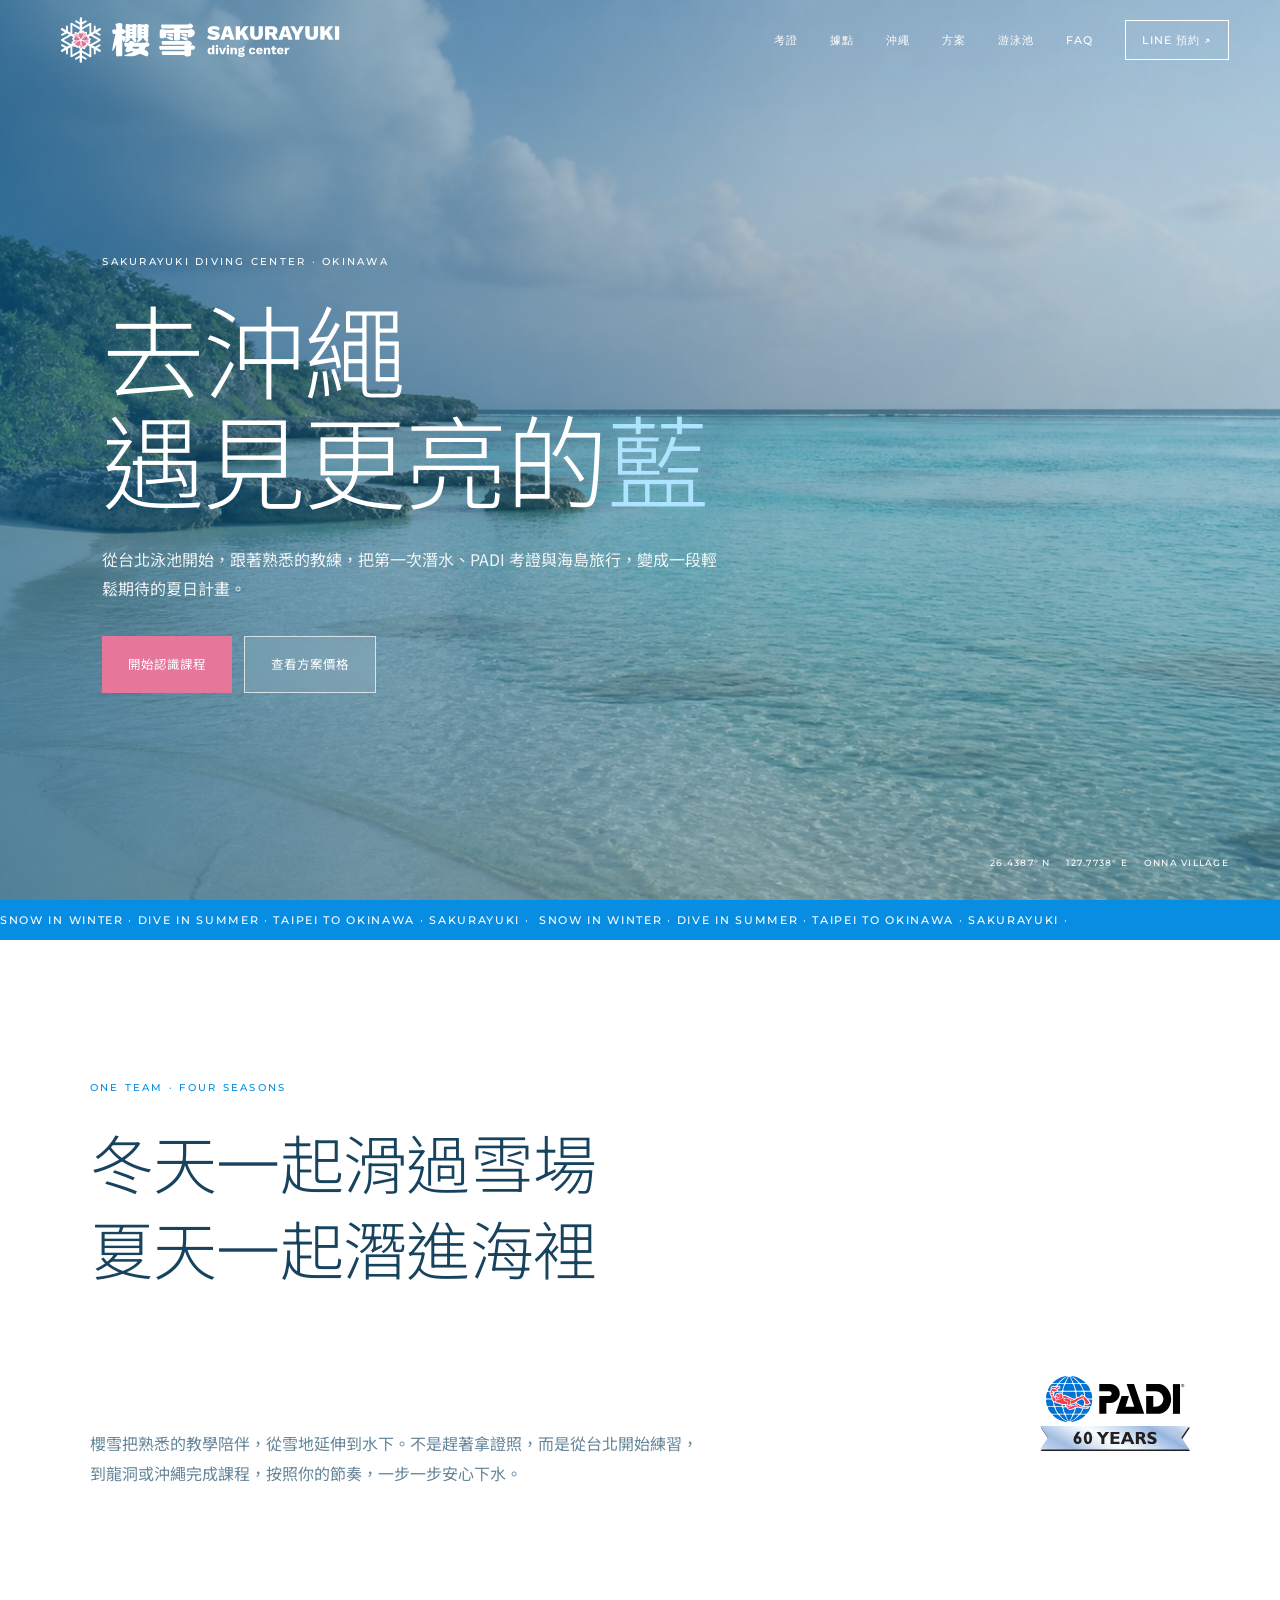
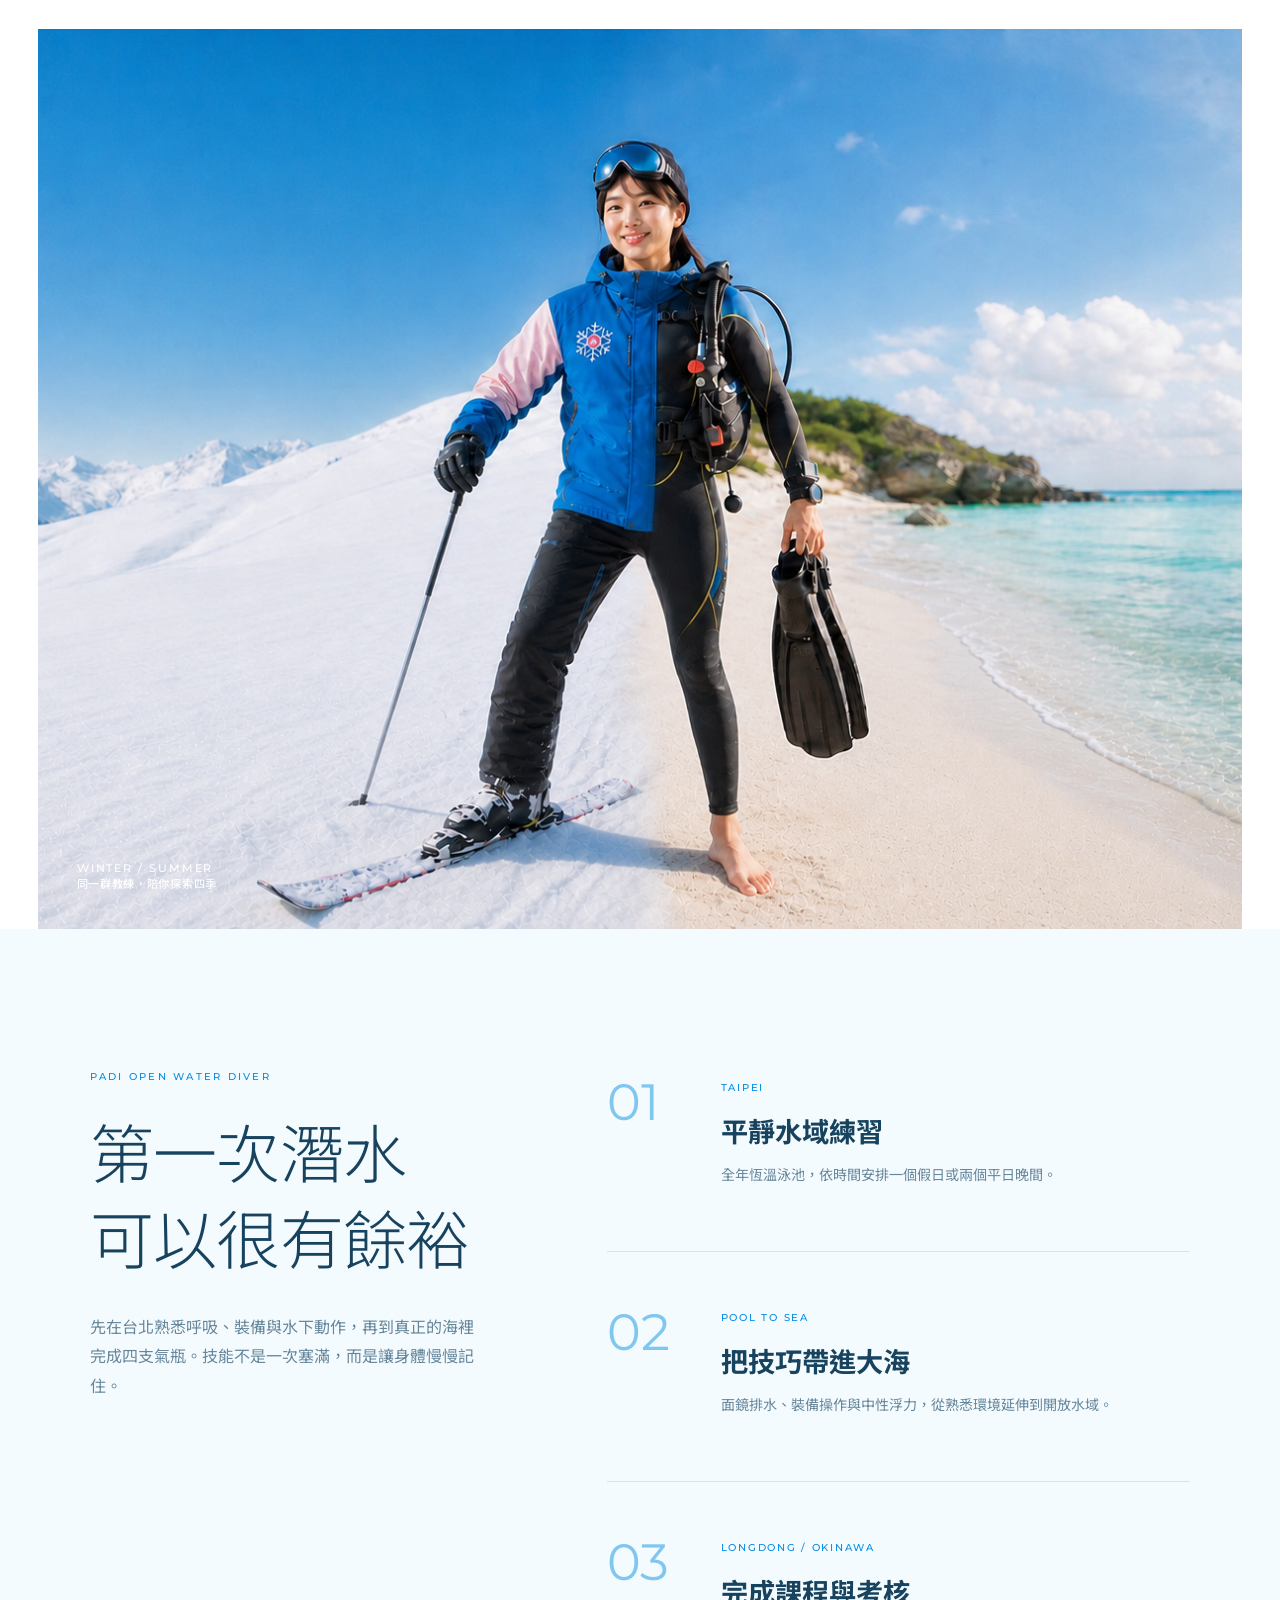
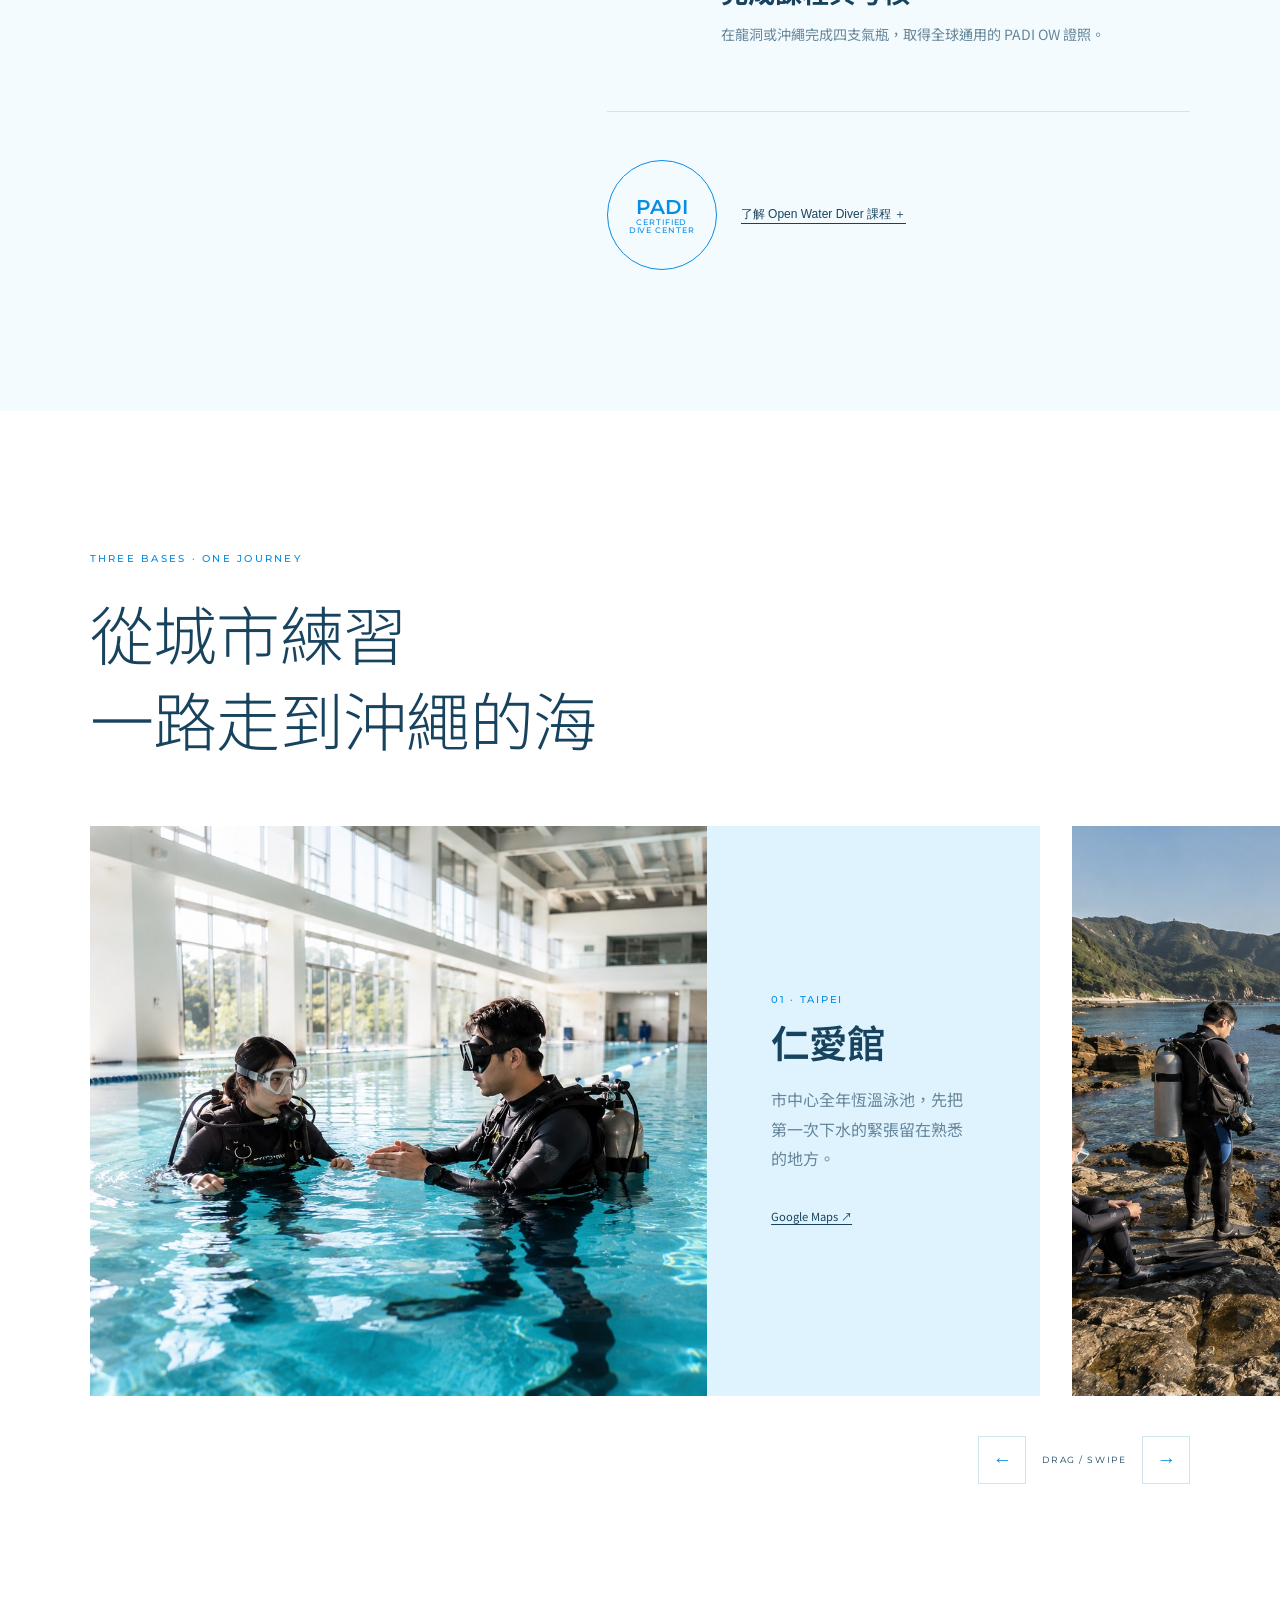
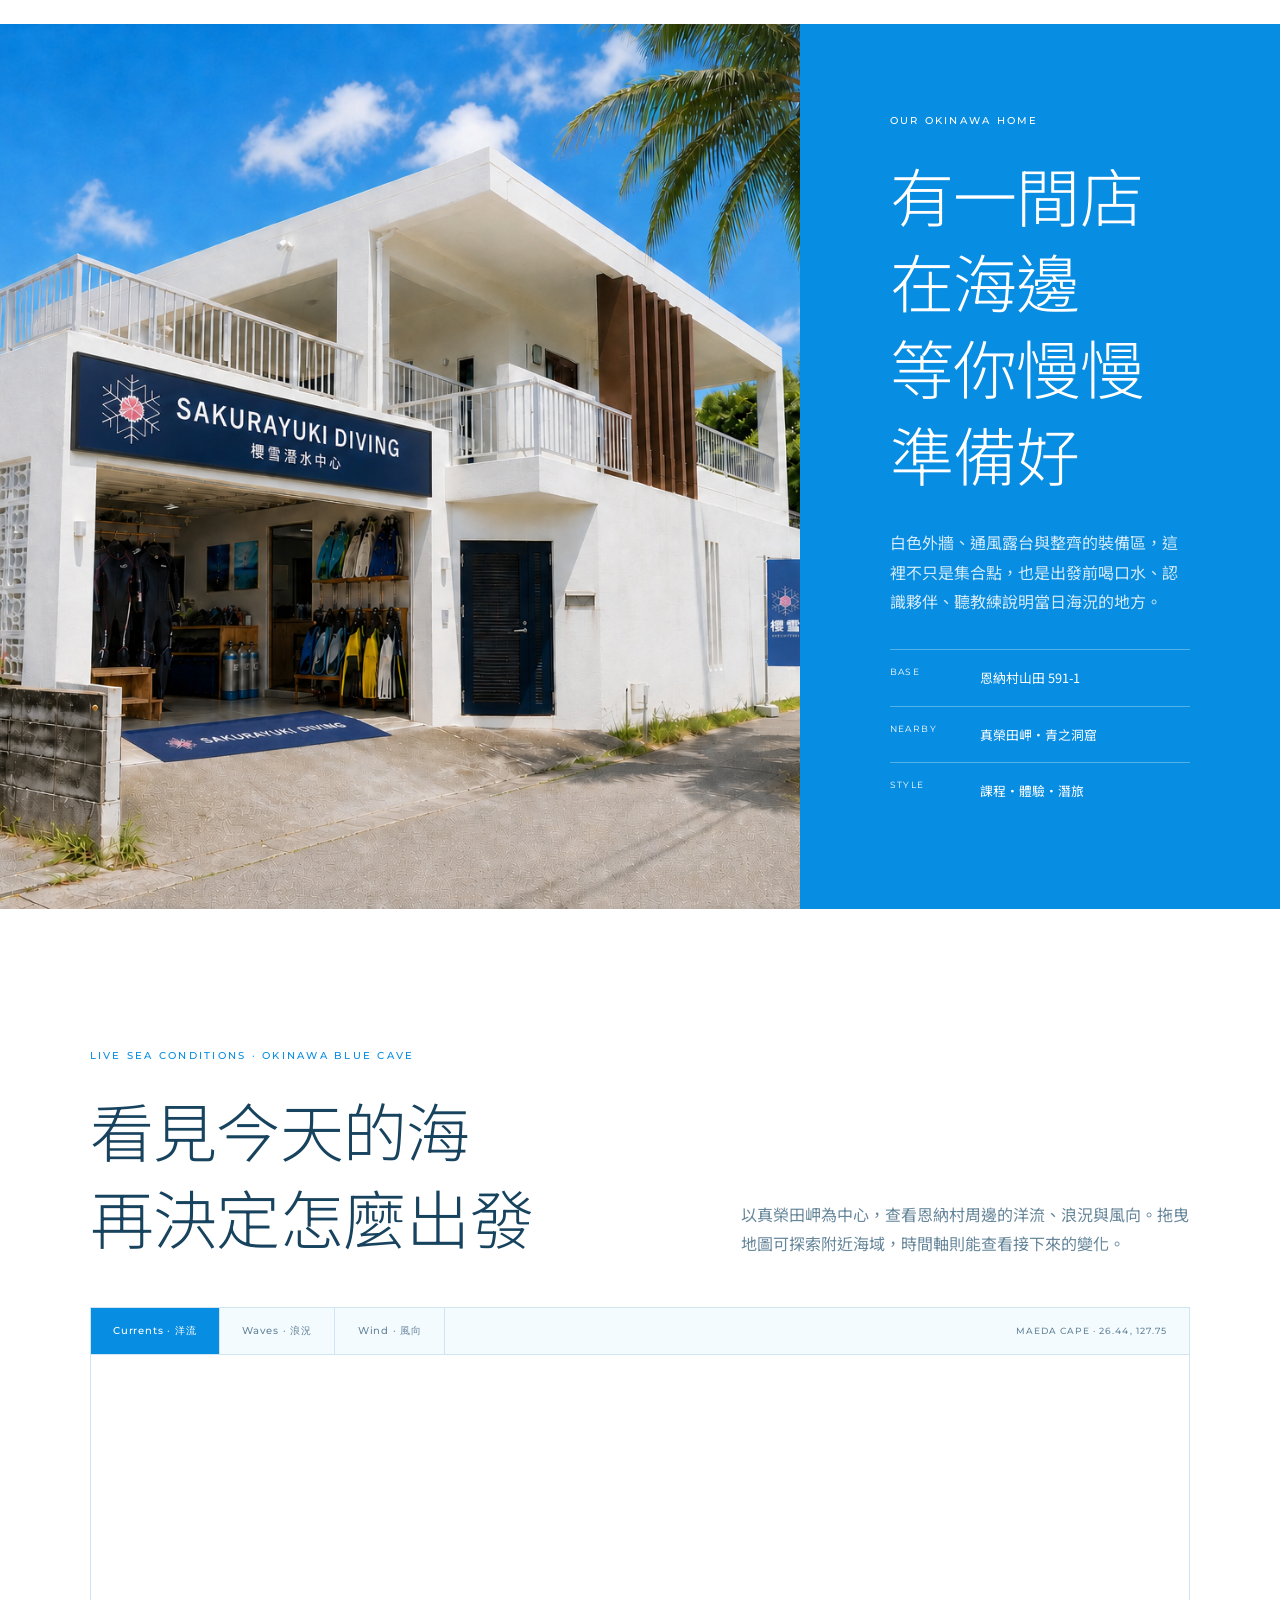
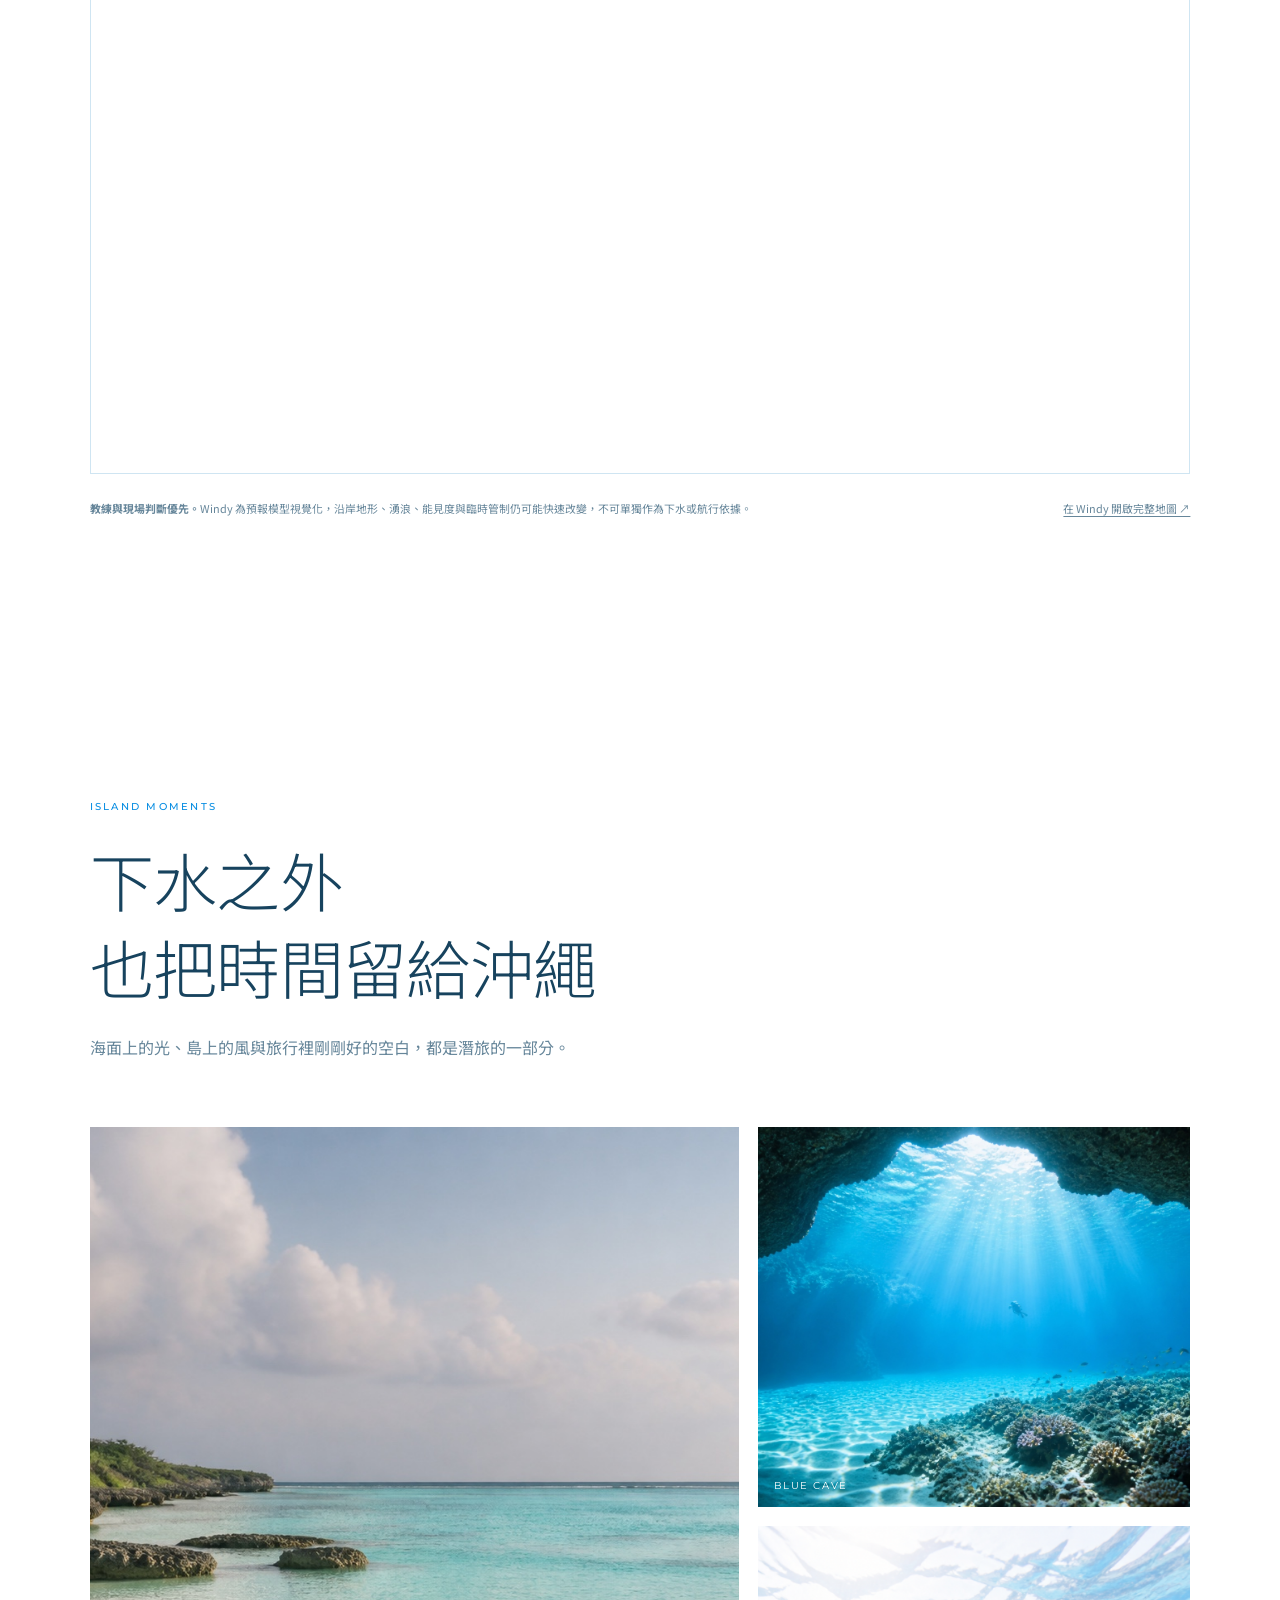
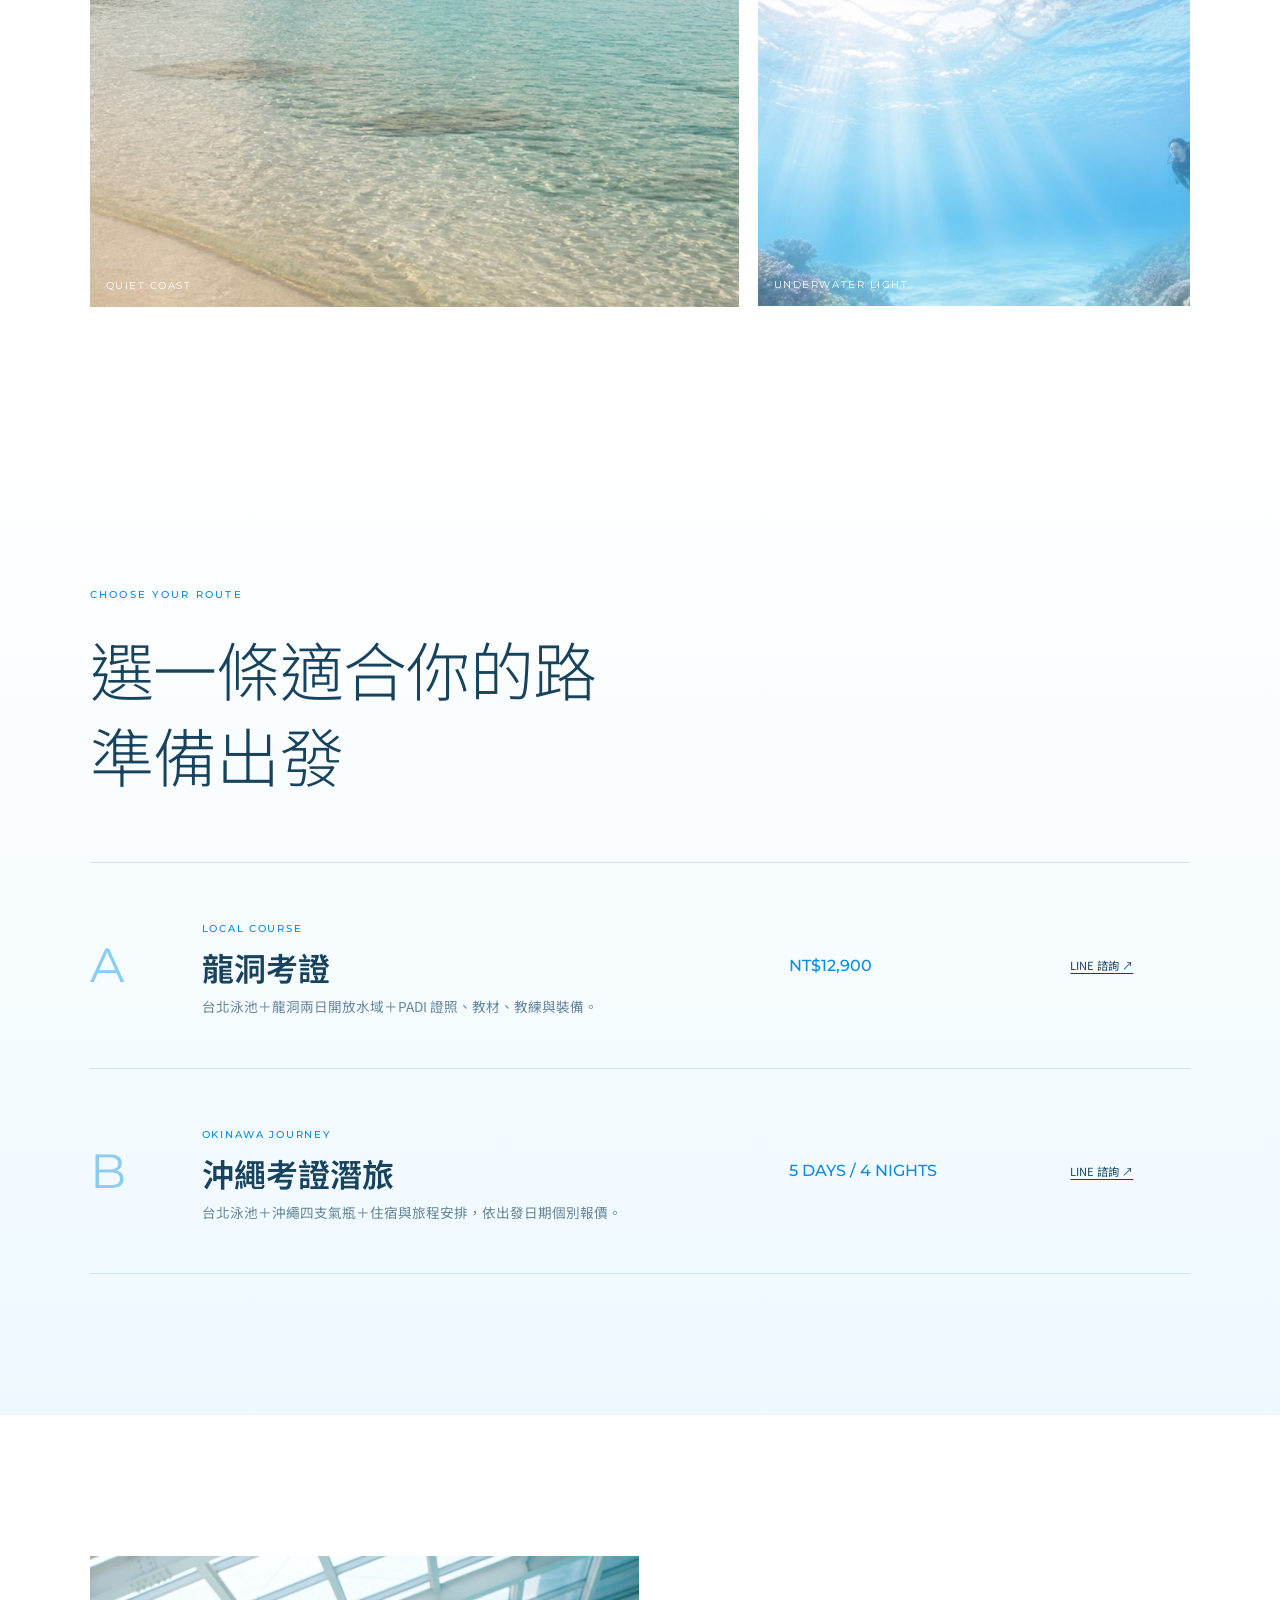
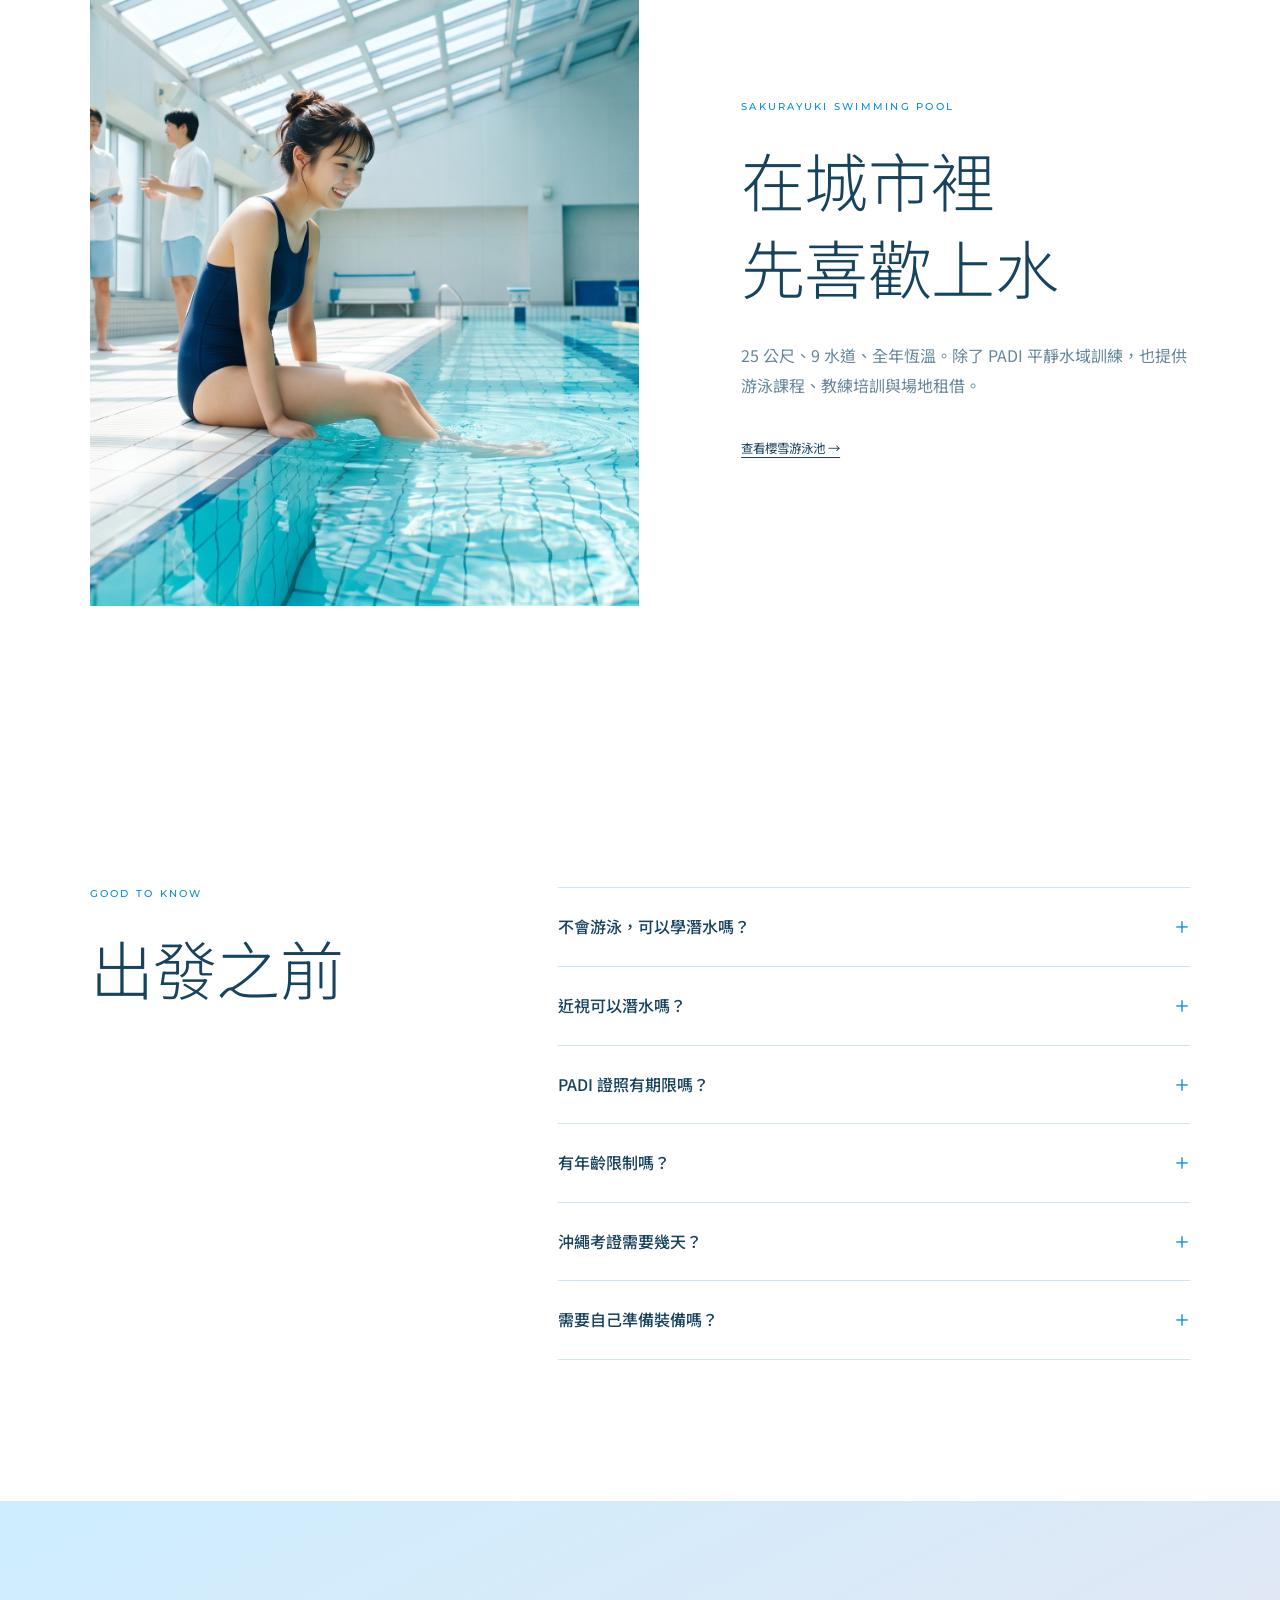
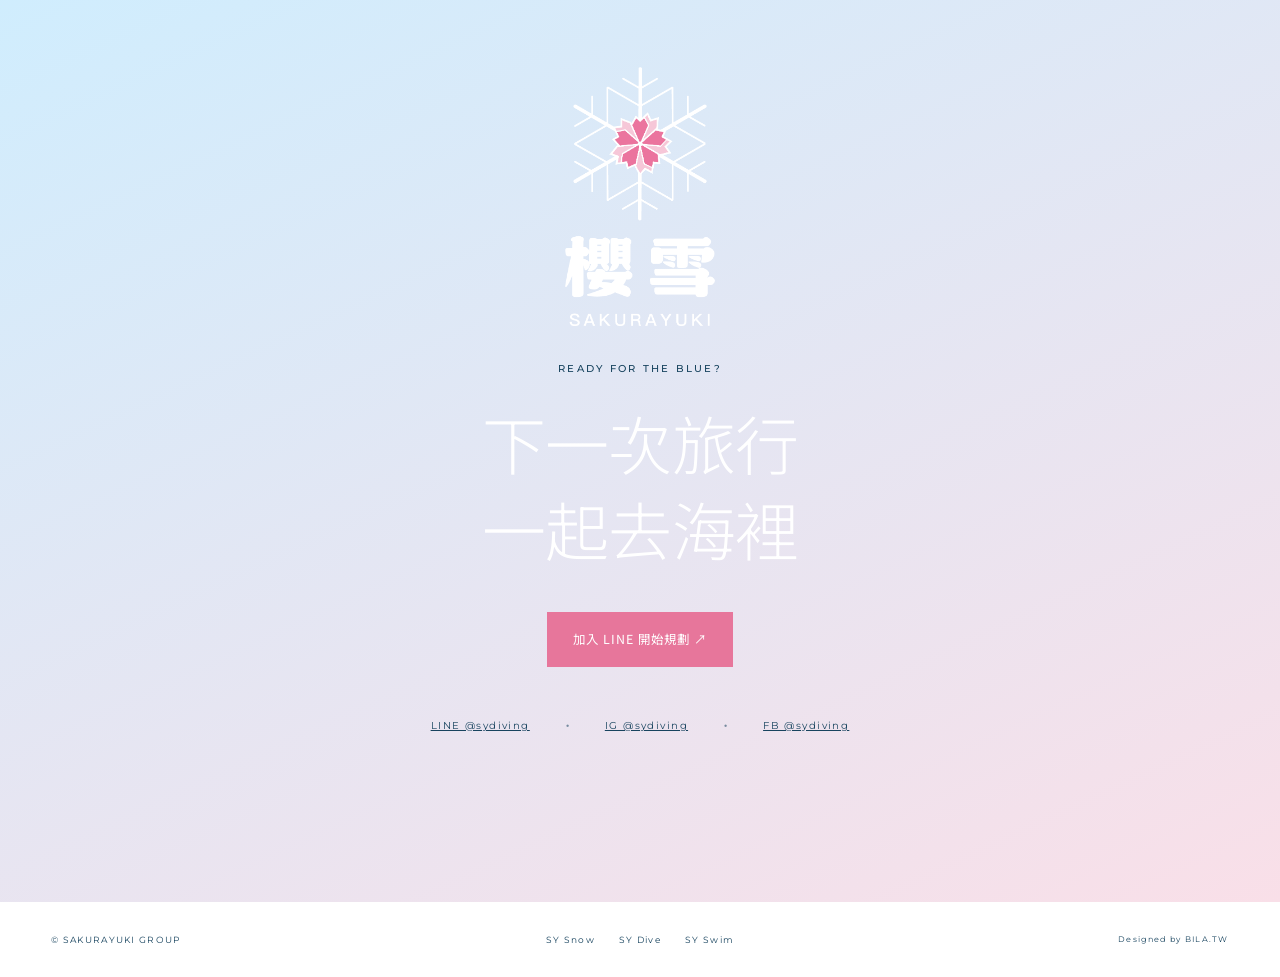
==== commit e4032f96: "Update PADI badge placements" ====
--- a/櫻雪旅行社_潛水服務.html
+++ b/櫻雪旅行社_潛水服務.html
@@ -4,9 +4,9 @@
 <main id="top">
 <header class="hero"><video class="hero-media" autoplay muted loop playsinline poster="sy-dive-images/hero-ocean-3.jpg"><source src="sy-dive-images/hero-ocean.mp4" type="video/mp4"></video><div class="hero-wash"></div><div class="hero-copy reveal"><p class="eyebrow">SAKURAYUKI DIVING CENTER · OKINAWA</p><h1>去沖繩<br><span class="hero-title-line">遇見更亮的<span>藍</span></span></h1><p class="lead">從台北泳池開始，跟著熟悉的教練，把第一次潛水、PADI 考證與海島旅行，變成一段輕鬆期待的夏日計畫。</p><div class="hero-actions"><a class="button primary" href="#course">開始認識課程</a><a class="button glass" href="#plans">查看方案價格</a></div></div><div class="hero-note"><span>26.4387° N</span><span>127.7738° E</span><span>ONNA VILLAGE</span></div></header>
 <div class="marquee" aria-hidden="true"><div>SNOW IN WINTER · DIVE IN SUMMER · TAIPEI TO OKINAWA · SAKURAYUKI ·&nbsp; SNOW IN WINTER · DIVE IN SUMMER · TAIPEI TO OKINAWA · SAKURAYUKI ·</div></div>
-<section class="intro reveal"><p class="eyebrow blue">ONE TEAM · FOUR SEASONS</p><h2>冬天一起滑過雪場<br>夏天一起潛進海裡</h2><div class="intro-grid"><p>櫻雪把熟悉的教學陪伴，從雪地延伸到水下。不是趕著拿證照，而是從台北開始練習，到龍洞或沖繩完成課程，按照你的節奏，一步一步安心下水。</p><div class="intro-stamp"><strong>PADI</strong><span>CERTIFIED<br>DIVE CENTER</span></div></div></section>
+<section class="intro reveal"><p class="eyebrow blue">ONE TEAM · FOUR SEASONS</p><h2>冬天一起滑過雪場<br>夏天一起潛進海裡</h2><div class="intro-grid"><p>櫻雪把熟悉的教學陪伴，從雪地延伸到水下。不是趕著拿證照，而是從台北開始練習，到龍洞或沖繩完成課程，按照你的節奏，一步一步安心下水。</p><div class="intro-stamp"><img src="sy-dive-images/60th-padi.svg" alt="PADI 60 Years"></div></div></section>
 <figure class="wide-photo reveal"><img src="sy-dive-images/dual-okinawa-woman-v5.png" alt="冬季滑雪與夏季潛水"><figcaption>WINTER / SUMMER<br><span>同一群教練，陪你探索四季</span></figcaption></figure>
-<section class="course" id="course"><div class="chapter reveal"><p class="eyebrow blue">PADI OPEN WATER DIVER</p><h2>第一次潛水<br>可以很有餘裕</h2><p>先在台北熟悉呼吸、裝備與水下動作，再到真正的海裡完成四支氣瓶。技能不是一次塞滿，而是讓身體慢慢記住。</p></div><div class="course-steps"><article class="step reveal"><span>01</span><div><small>TAIPEI</small><h3>平靜水域練習</h3><p>全年恆溫泳池，依時間安排一個假日或兩個平日晚間。</p></div></article><article class="step reveal"><span>02</span><div><small>POOL TO SEA</small><h3>把技巧帶進大海</h3><p>面鏡排水、裝備操作與中性浮力，從熟悉環境延伸到開放水域。</p></div></article><article class="step reveal"><span>03</span><div><small>LONGDONG / OKINAWA</small><h3>完成課程與考核</h3><p>在龍洞或沖繩完成四支氣瓶，取得全球通用的 PADI OW 證照。</p></div></article><button class="padi-link reveal" type="button" data-open-water-open><img src="sy-dive-images/60th-padi.svg" alt="PADI 60 Years"><span>了解 Open Water Diver 課程 ＋</span></button></div></section>
+<section class="course" id="course"><div class="chapter reveal"><p class="eyebrow blue">PADI OPEN WATER DIVER</p><h2>第一次潛水<br>可以很有餘裕</h2><p>先在台北熟悉呼吸、裝備與水下動作，再到真正的海裡完成四支氣瓶。技能不是一次塞滿，而是讓身體慢慢記住。</p></div><div class="course-steps"><article class="step reveal"><span>01</span><div><small>TAIPEI</small><h3>平靜水域練習</h3><p>全年恆溫泳池，依時間安排一個假日或兩個平日晚間。</p></div></article><article class="step reveal"><span>02</span><div><small>POOL TO SEA</small><h3>把技巧帶進大海</h3><p>面鏡排水、裝備操作與中性浮力，從熟悉環境延伸到開放水域。</p></div></article><article class="step reveal"><span>03</span><div><small>LONGDONG / OKINAWA</small><h3>完成課程與考核</h3><p>在龍洞或沖繩完成四支氣瓶，取得全球通用的 PADI OW 證照。</p></div></article><button class="padi-link reveal" type="button" data-open-water-open><span class="padi-certified-mark" aria-hidden="true"><strong>PADI</strong><small>CERTIFIED<br>DIVE CENTER</small></span><span class="padi-link-label">了解 Open Water Diver 課程 ＋</span></button></div></section>
 <section class="bases" id="bases"><div class="section-heading reveal"><p class="eyebrow blue">THREE BASES · ONE JOURNEY</p><h2>從城市練習<br>一路走到沖繩的海</h2></div><div class="base-track" data-slider><article class="base-card"><img src="sy-dive-images/loc-pool.jpg" alt="櫻雪仁愛游泳池"><div><span>01 · TAIPEI</span><h3>仁愛館</h3><p>市中心全年恆溫泳池，先把第一次下水的緊張留在熟悉的地方。</p><a href="https://maps.app.goo.gl/nRAS1w7pERsF7T9z8" target="_blank" rel="noopener noreferrer">Google Maps ↗</a></div></article><article class="base-card"><img src="sy-dive-images/loc-longdong.jpg" alt="東北角龍洞潛水"><div><span>02 · NEW TAIPEI</span><h3>龍洞</h3><p>距離台北約一小時的成熟潛點，適合完成開放水域課程與在地練習。</p></div></article><article class="base-card"><img src="sy-dive-images/okinawa-aerial-sign-v4.jpg" alt="櫻雪沖繩潛水中心"><div><span>03 · OKINAWA</span><h3>恩納村基地</h3><p>在真榮田岬旁整理裝備、確認海況，從白色店面出發去看沖繩更多的藍。</p><a href="https://maps.app.goo.gl/Xgw14vvBEVRDdFhM7" target="_blank" rel="noopener noreferrer">Google Maps ↗</a></div></article></div><div class="slider-controls"><button data-prev aria-label="上一張">←</button><span>DRAG / SWIPE</span><button data-next aria-label="下一張">→</button></div></section>
 <section class="okinawa" id="okinawa"><div class="okinawa-photo reveal"><img src="sy-dive-images/okinawa-island-sign-v6.png" alt="櫻雪沖繩白色店面"></div><div class="okinawa-copy reveal"><p class="eyebrow">OUR OKINAWA HOME</p><h2>有一間店在海邊<br>等你慢慢準備好</h2><p>白色外牆、通風露台與整齊的裝備區，這裡不只是集合點，也是出發前喝口水、認識夥伴、聽教練說明當日海況的地方。</p><dl><div><dt>BASE</dt><dd>恩納村山田 591-1</dd></div><div><dt>NEARBY</dt><dd>真榮田岬・青之洞窟</dd></div><div><dt>STYLE</dt><dd>課程・體驗・潛旅</dd></div></dl></div></section>
 <section class="windy-sea" id="sea-status"><div class="windy-shell"><header class="windy-heading reveal"><div><p class="eyebrow blue">LIVE SEA CONDITIONS · OKINAWA BLUE CAVE</p><h2>看見今天的海<br>再決定怎麼出發</h2></div><p>以真榮田岬為中心，查看恩納村周邊的洋流、浪況與風向。拖曳地圖可探索附近海域，時間軸則能查看接下來的變化。</p></header><div class="windy-toolbar reveal" role="group" aria-label="切換海況圖層"><button type="button" class="active" data-windy-layer="currents">Currents · 洋流</button><button type="button" data-windy-layer="waves">Waves · 浪況</button><button type="button" data-windy-layer="wind">Wind · 風向</button><span>MAEDA CAPE · 26.44, 127.75</span></div><div class="windy-map reveal"><iframe data-windy-frame title="Windy 真榮田岬即時洋流與海況地圖" loading="lazy" src="https://embed.windy.com/embed2.html?lat=26.44&amp;lon=127.75&amp;detailLat=26.44&amp;detailLon=127.75&amp;zoom=9&amp;level=surface&amp;overlay=currents&amp;product=seaCurrents&amp;menu=true&amp;message=true&amp;marker=true&amp;calendar=now&amp;pressure=false&amp;type=map&amp;location=coordinates&amp;detail=true&amp;metricWind=kt&amp;metricTemp=%C2%B0C&amp;radarRange=-1" frameborder="0" allowfullscreen></iframe></div><div class="windy-note reveal"><p><strong>教練與現場判斷優先。</strong>Windy 為預報模型視覺化，沿岸地形、湧浪、能見度與臨時管制仍可能快速改變，不可單獨作為下水或航行依據。</p><a href="https://www.windy.com/26.44/127.75?currents,26.44,127.75,9" target="_blank" rel="noopener noreferrer">在 Windy 開啟完整地圖 ↗</a></div></div></section>
--- a/sy-dive-sunny.css
+++ b/sy-dive-sunny.css
@@ -33,3 +33,16 @@
 @media(max-width:800px){.nav{height:82px}.nav .brand img,.nav.scrolled .brand img{width:min(78vw,300px);height:auto;max-height:57px}.menu{top:82px}}
 .base-card h3{font-size:clamp(2rem,3vw,3.2rem);white-space:nowrap}
 @media(min-width:801px){html.wix-embed{font-size:125%}}
+@media(min-width:801px) and (max-width:1180px){
+  .hero{height:min(82svh,980px);min-height:820px}
+  .hero-media{object-position:center 62%}
+}
+
+/* PADI marks: anniversary logo in the intro; certified badge beside course details. */
+.intro-stamp{border:0;border-radius:0;place-items:center;color:inherit}
+.intro-stamp img{width:100%;height:100%;object-fit:contain}
+.padi-certified-mark{width:110px;height:110px;flex:0 0 110px;border:1px solid var(--blue);border-bottom:1px solid var(--blue)!important;border-radius:50%;display:grid;place-content:center;text-align:center;color:var(--blue)}
+.padi-certified-mark strong{font:600 1.25rem Montserrat,sans-serif}
+.padi-certified-mark small{font:500 .48rem/1.15 Montserrat,sans-serif;letter-spacing:.12em}
+.padi-link-label{font-size:.75rem;border-bottom:1px solid var(--ink);transition:transform .25s,color .25s}
+@media(hover:hover) and (pointer:fine){.padi-link:hover{transform:none;color:inherit}.padi-link:hover .padi-link-label{transform:translateX(6px);color:var(--blue)}}
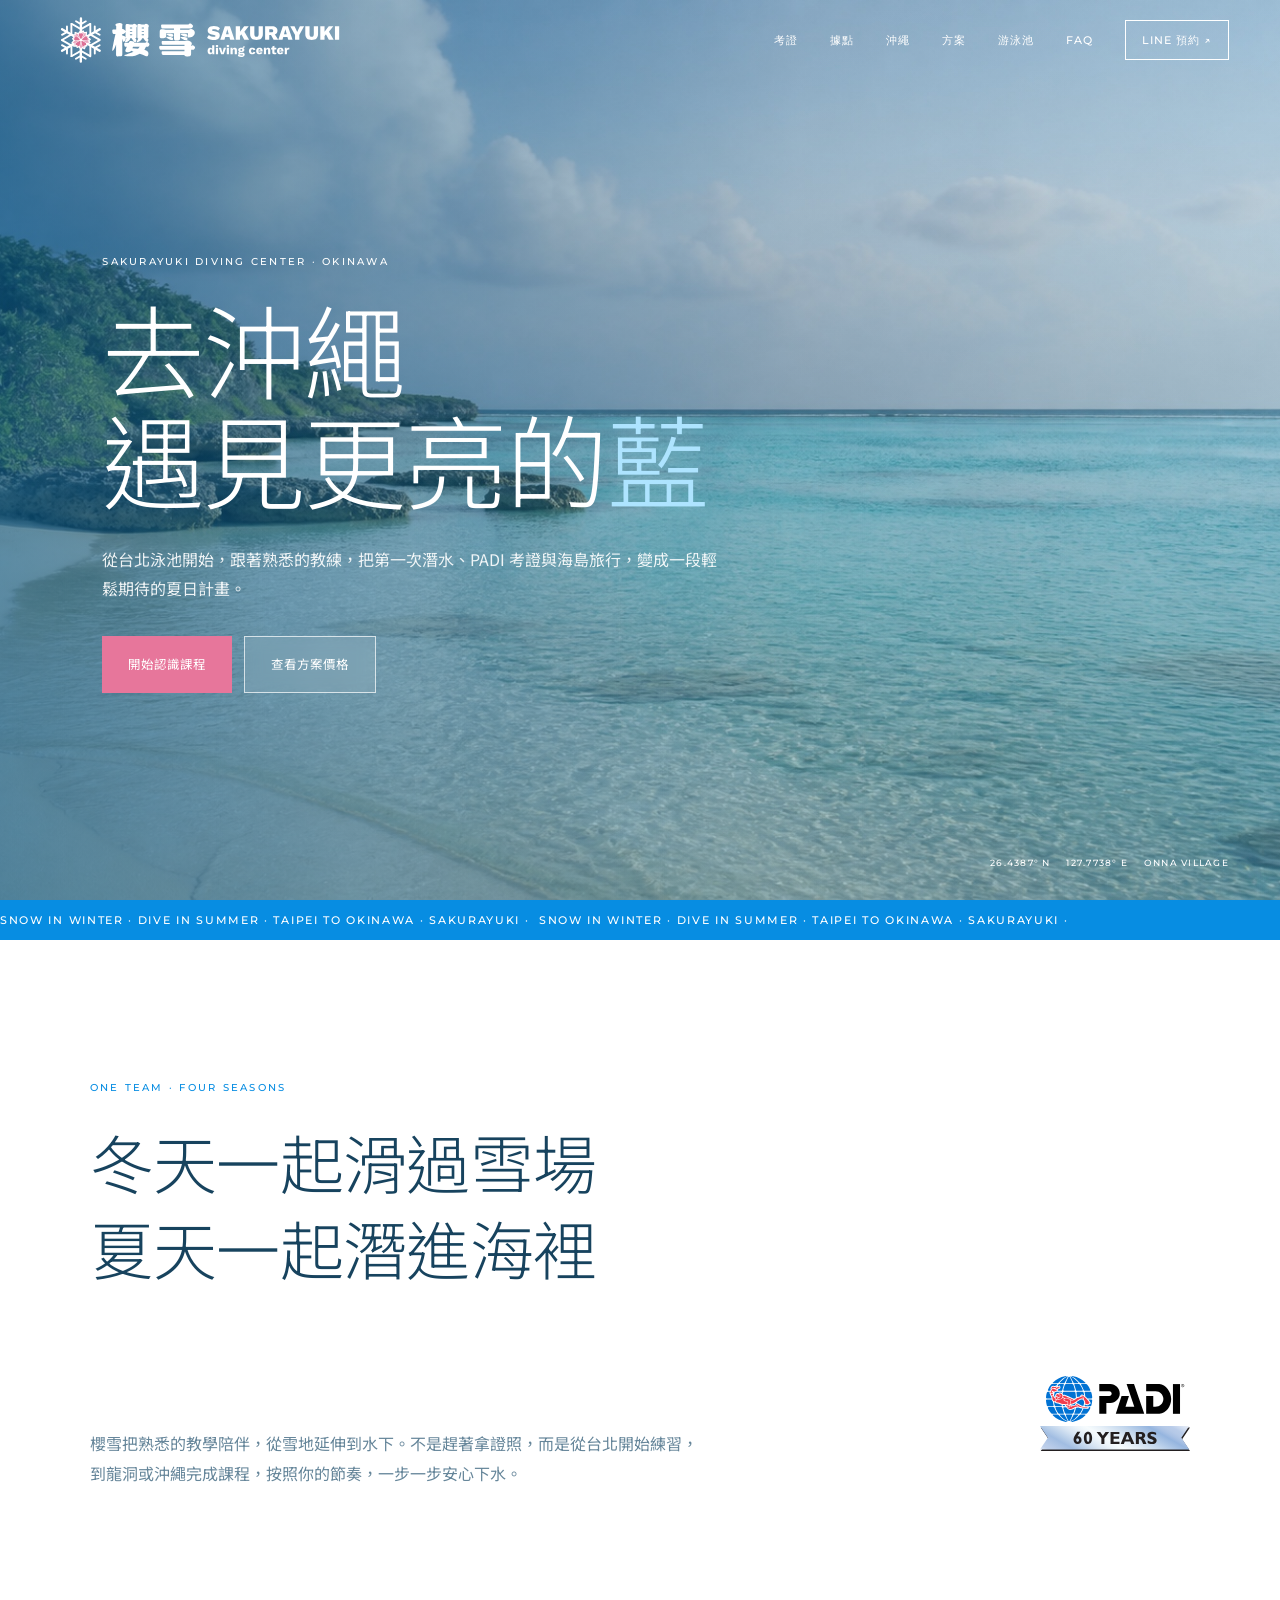
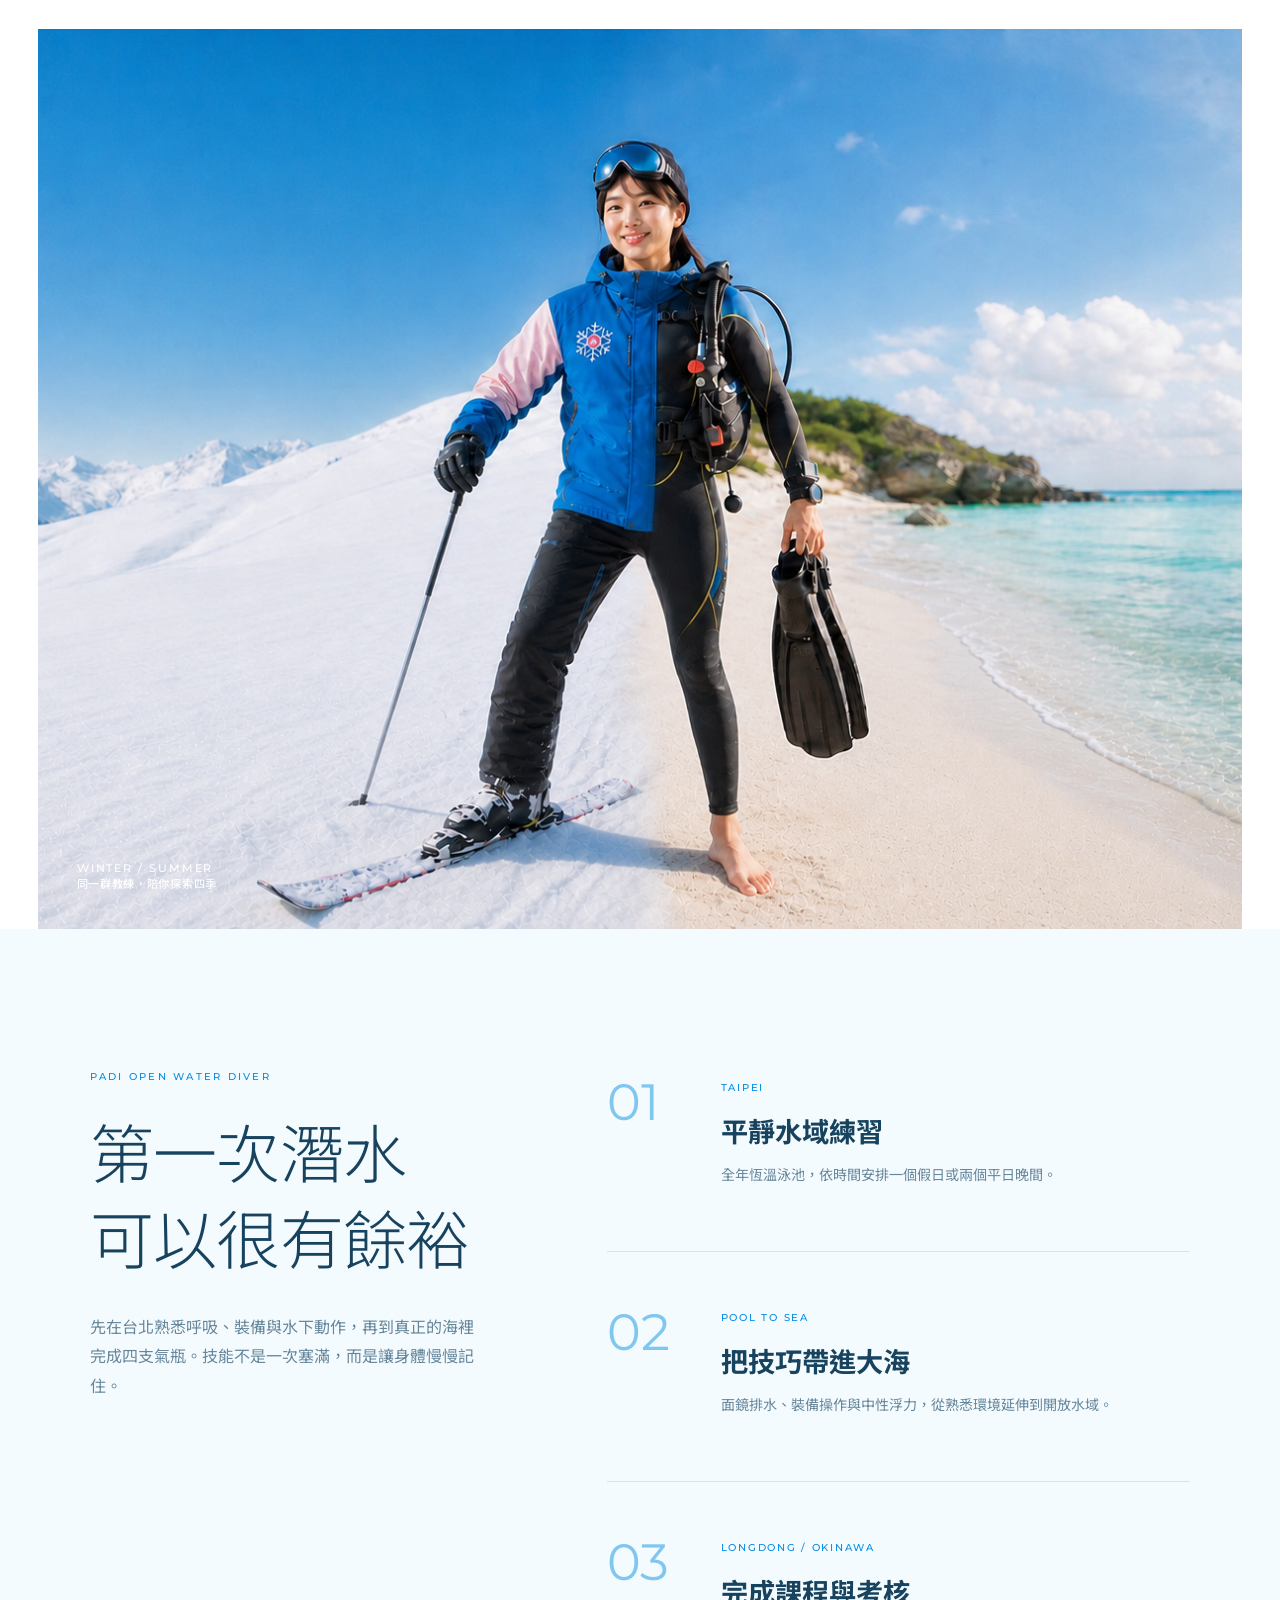
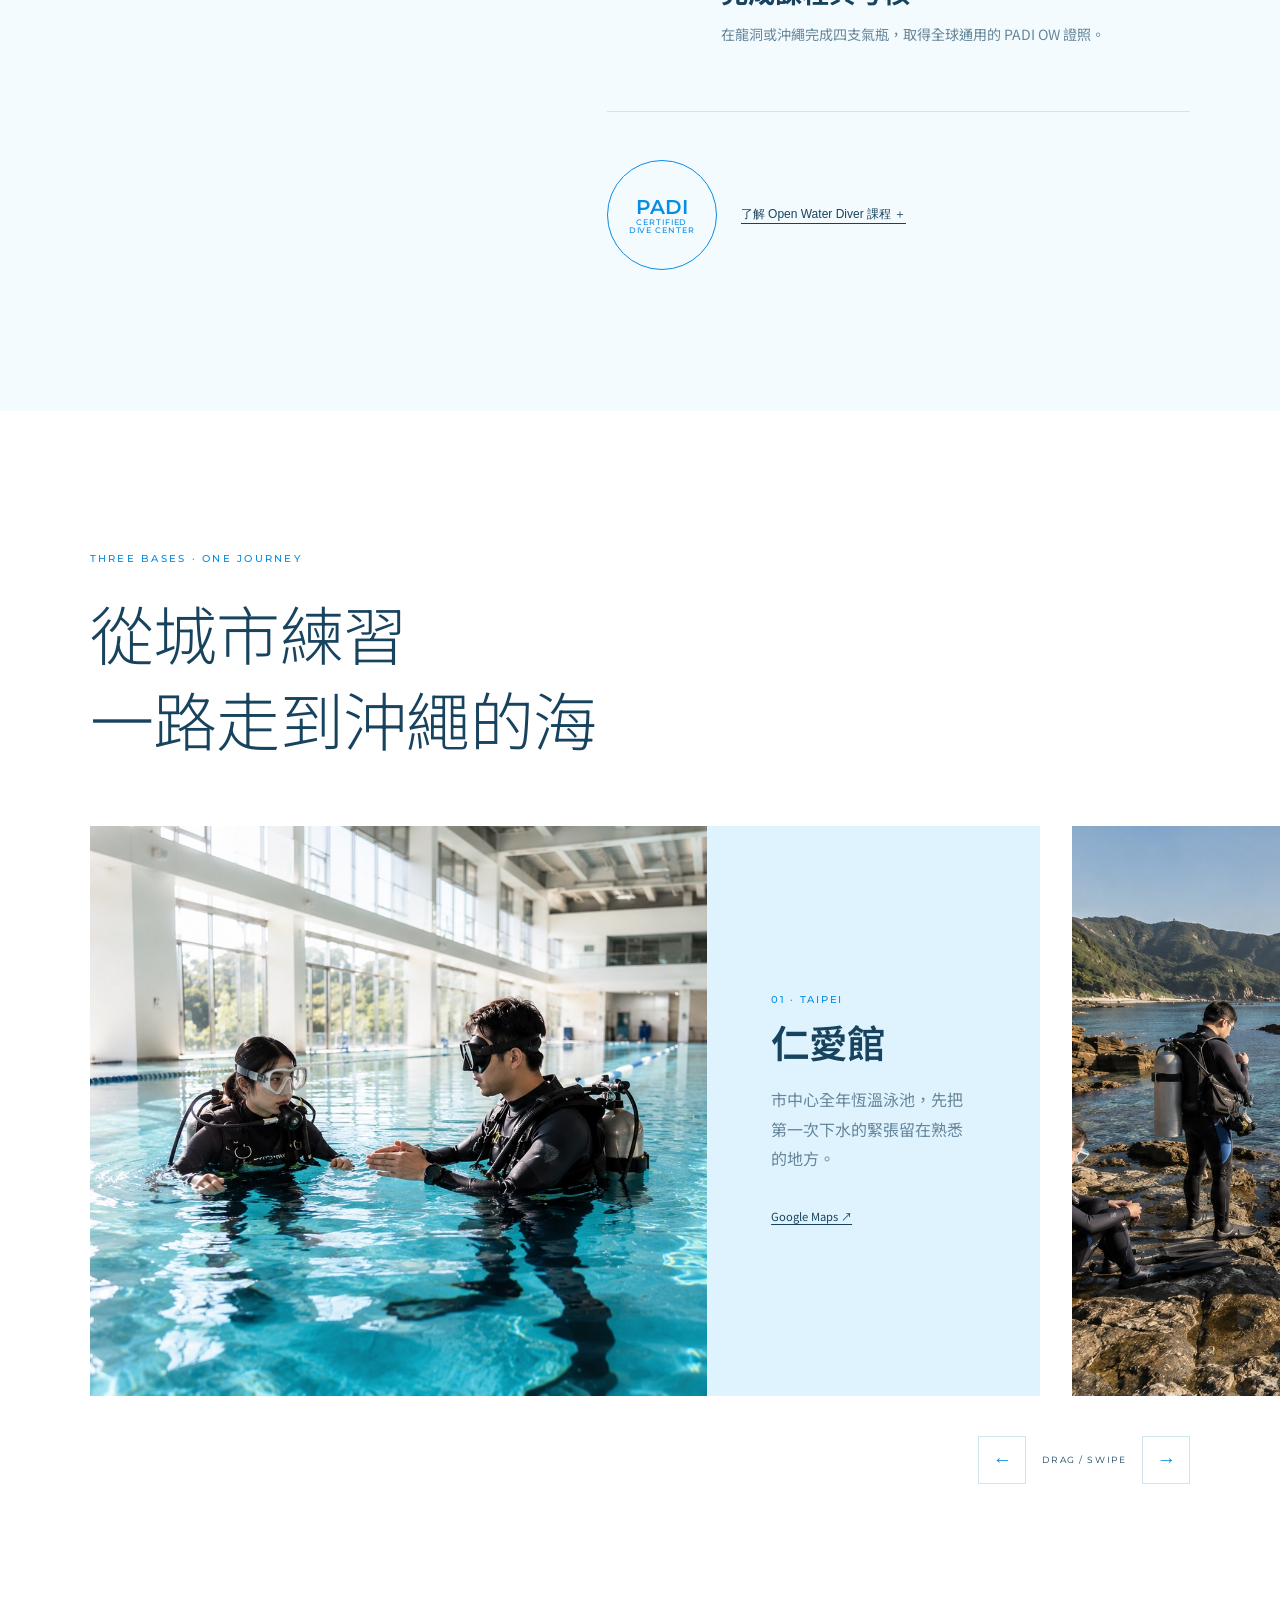
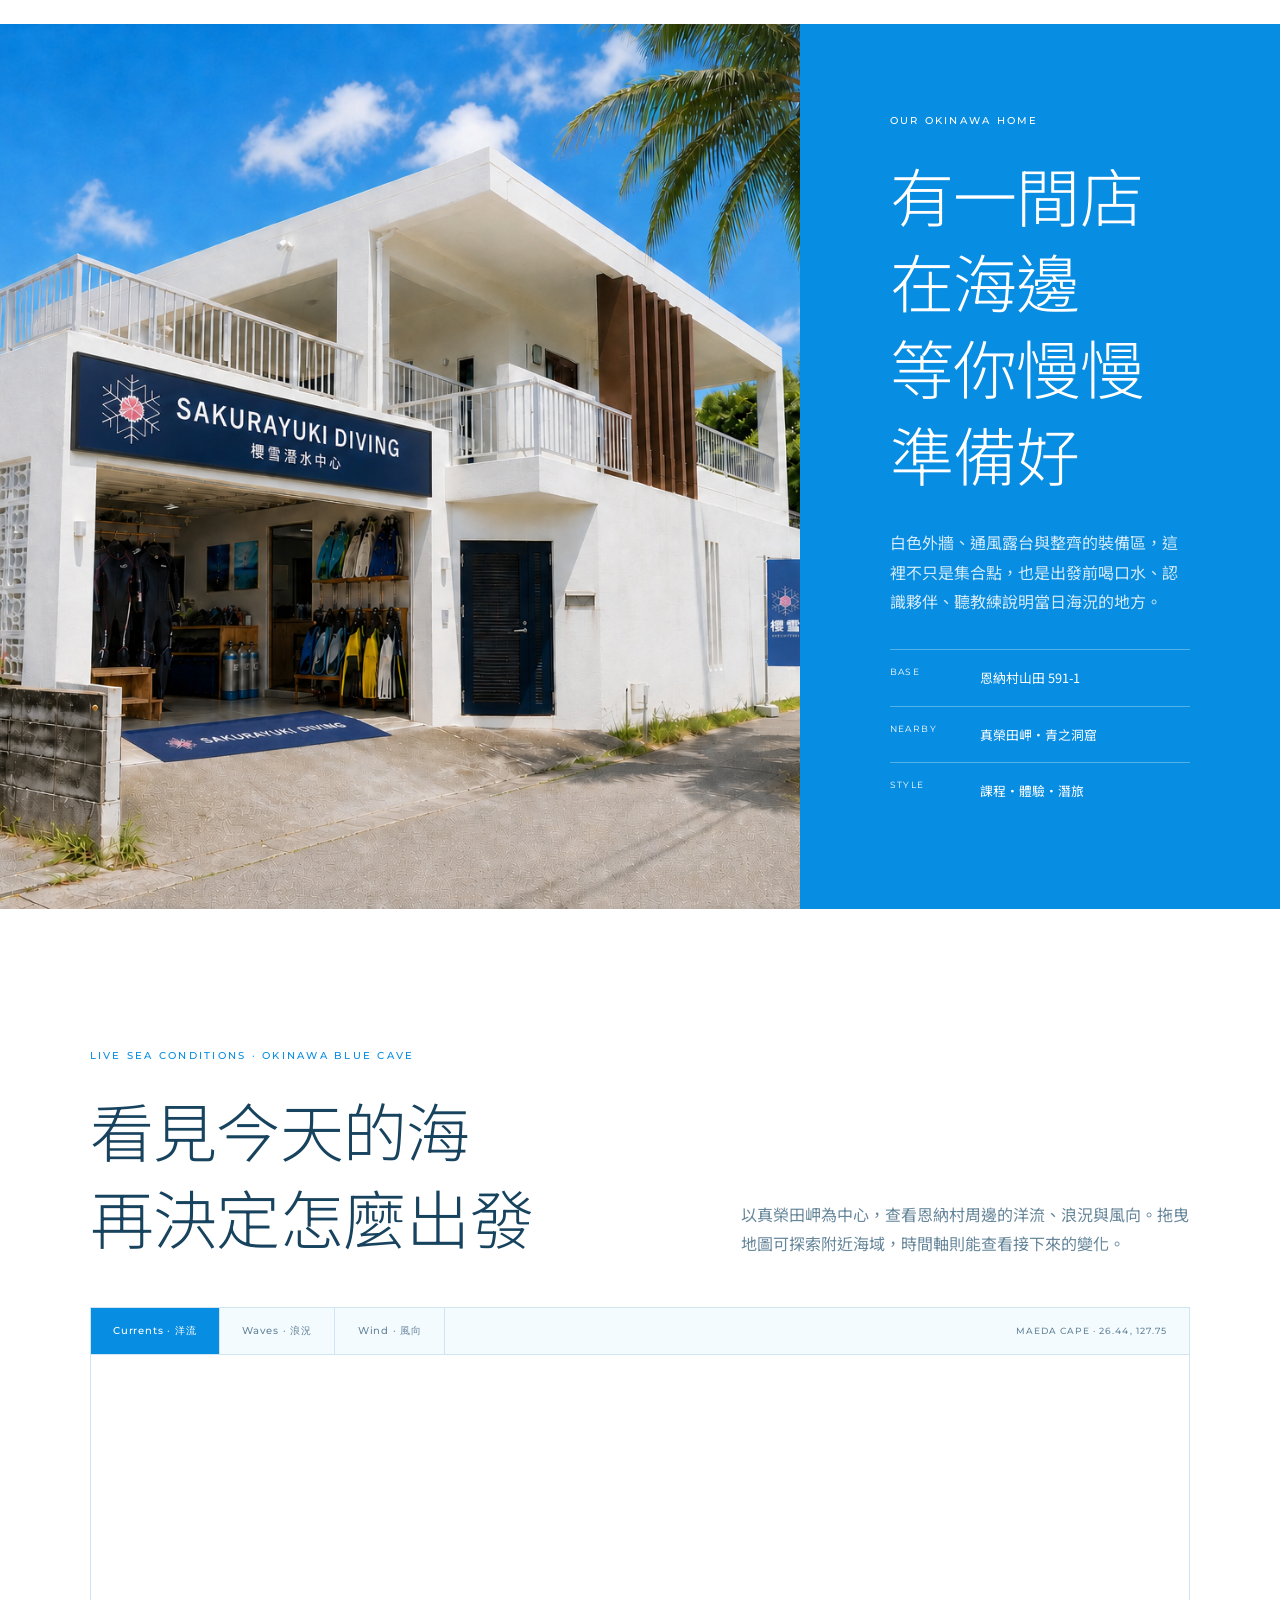
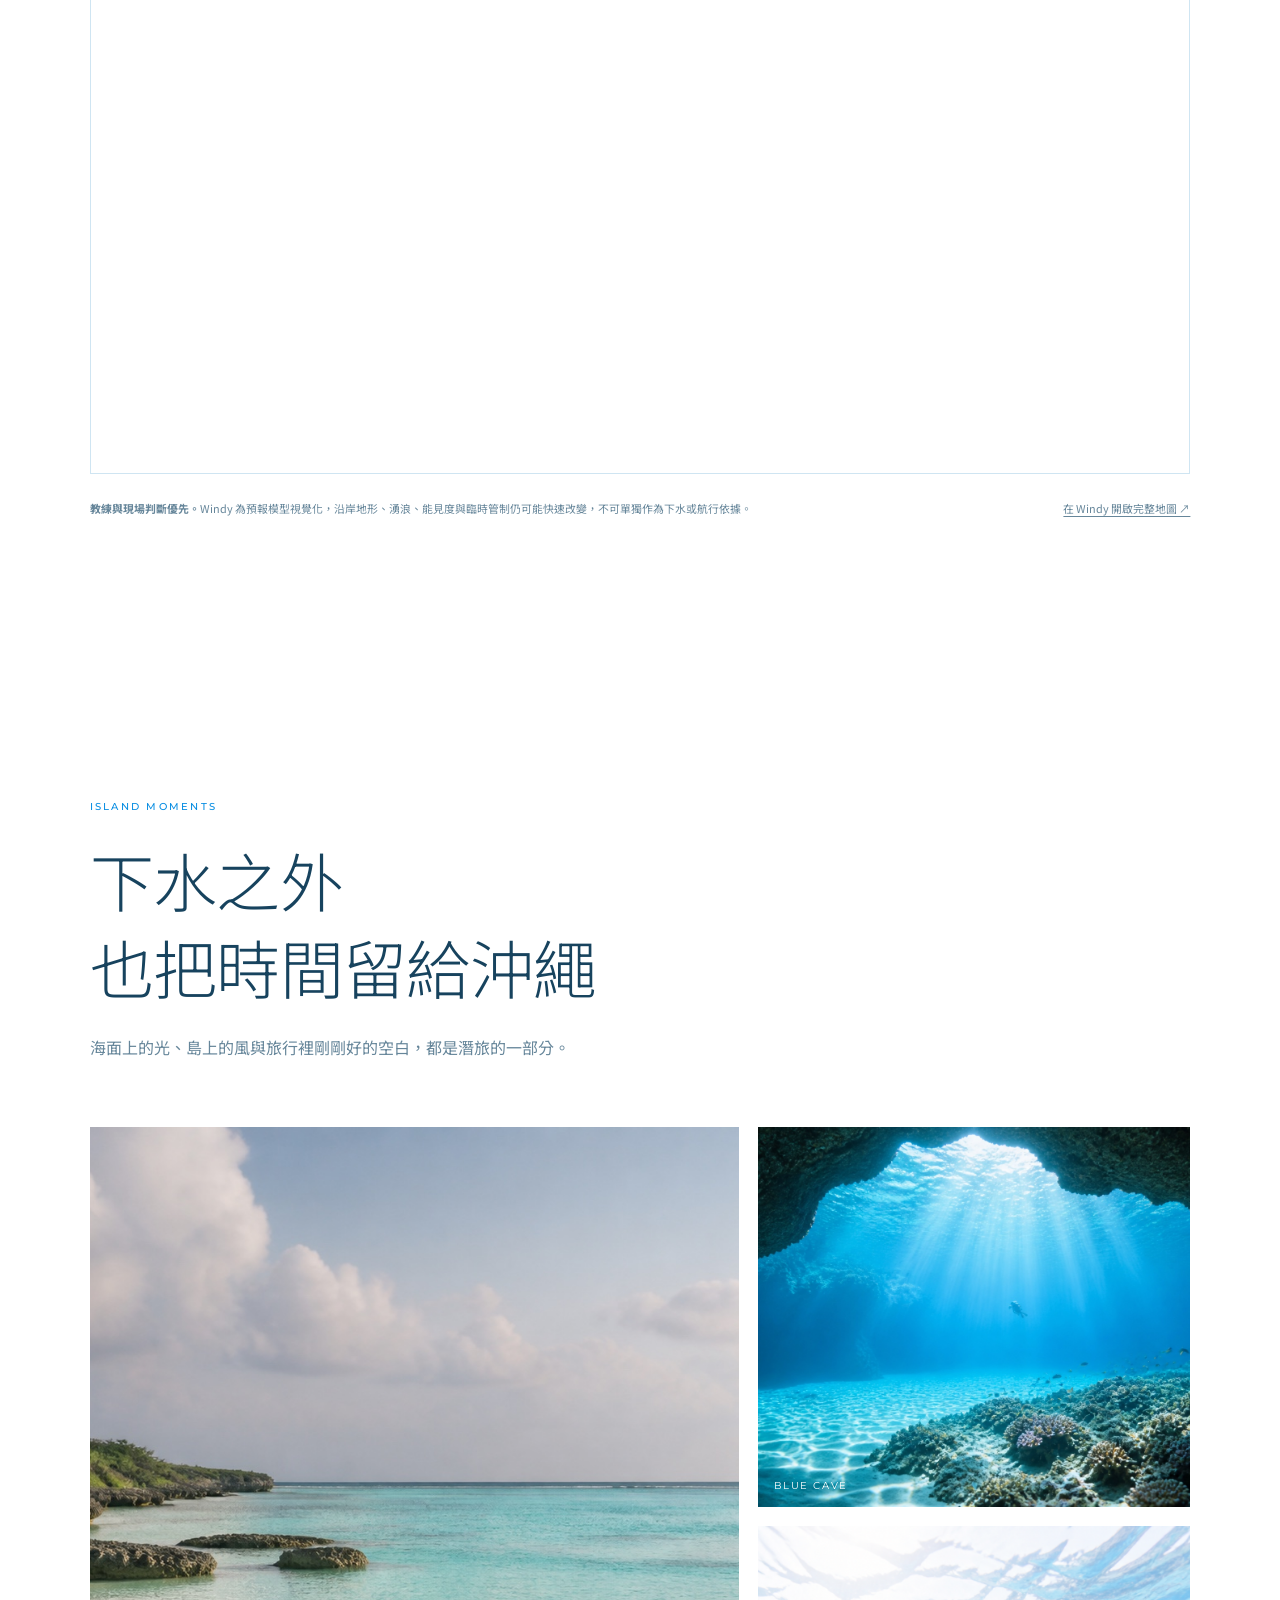
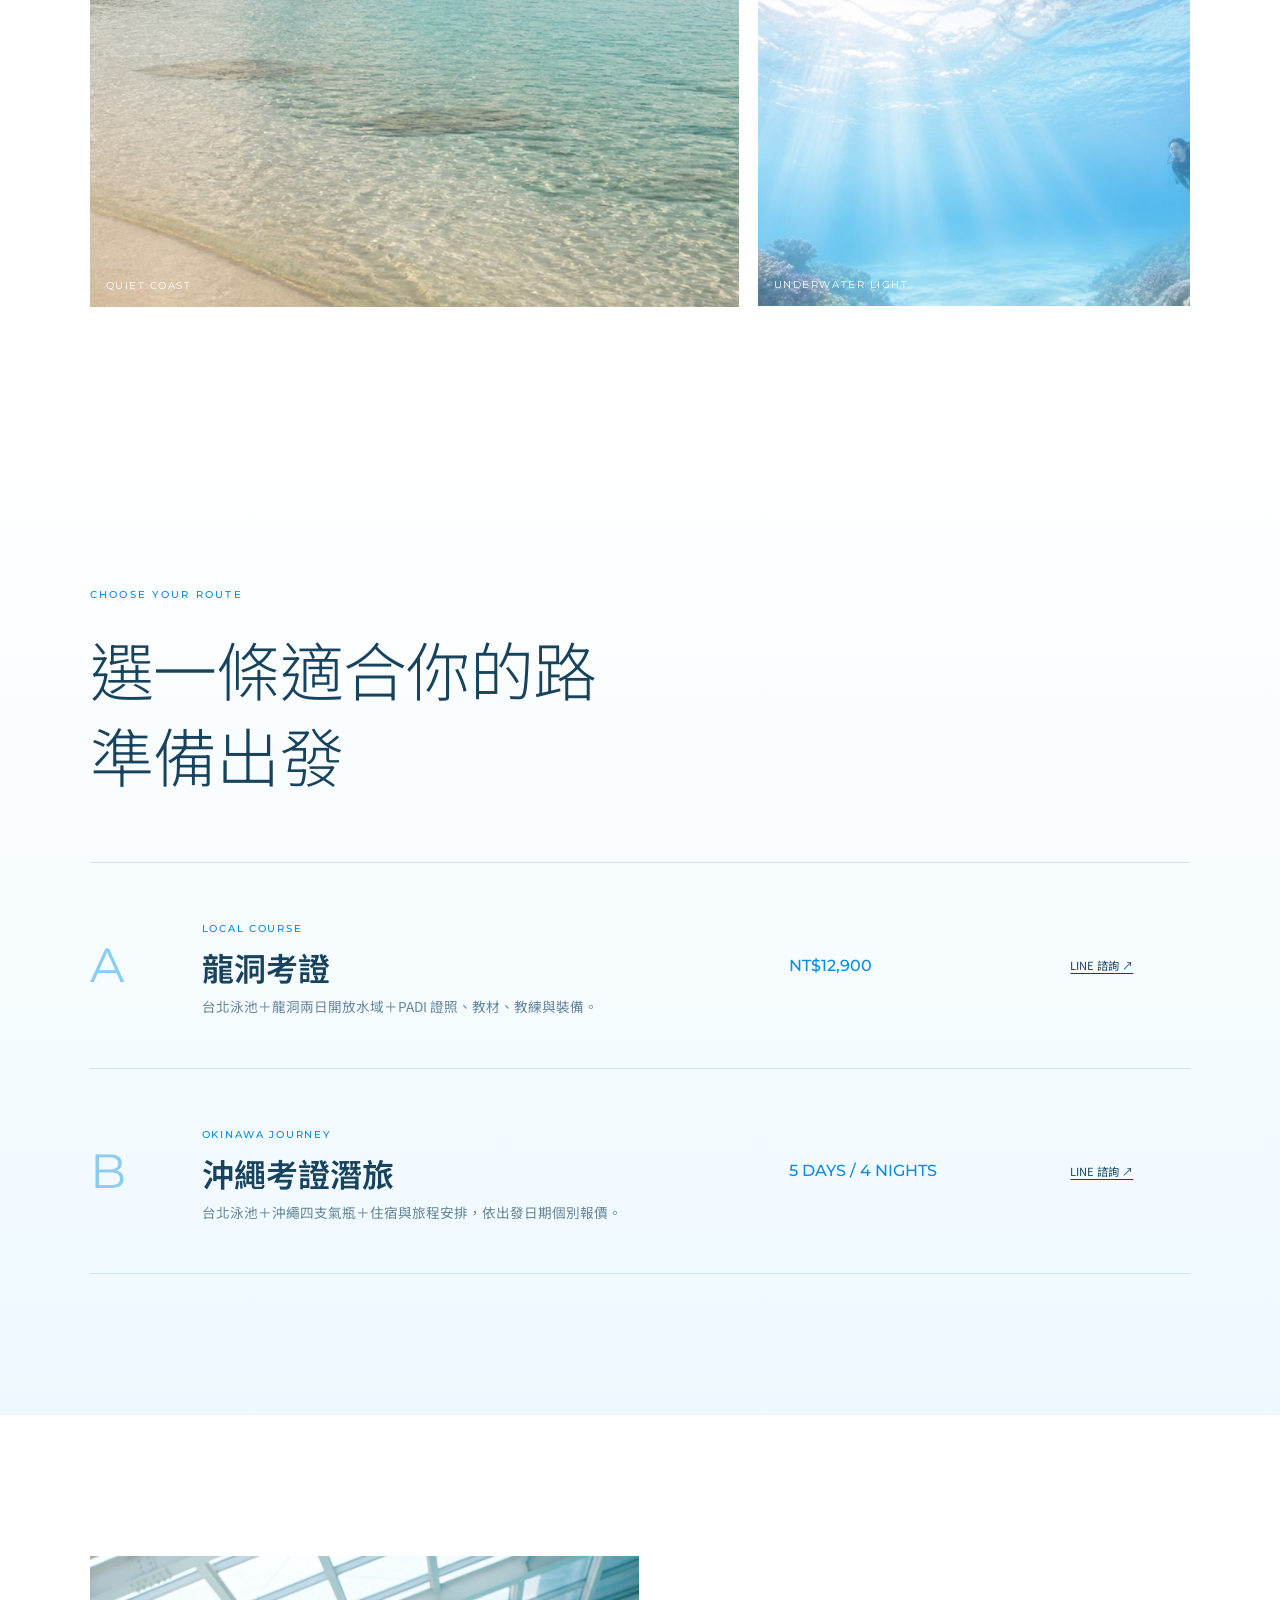
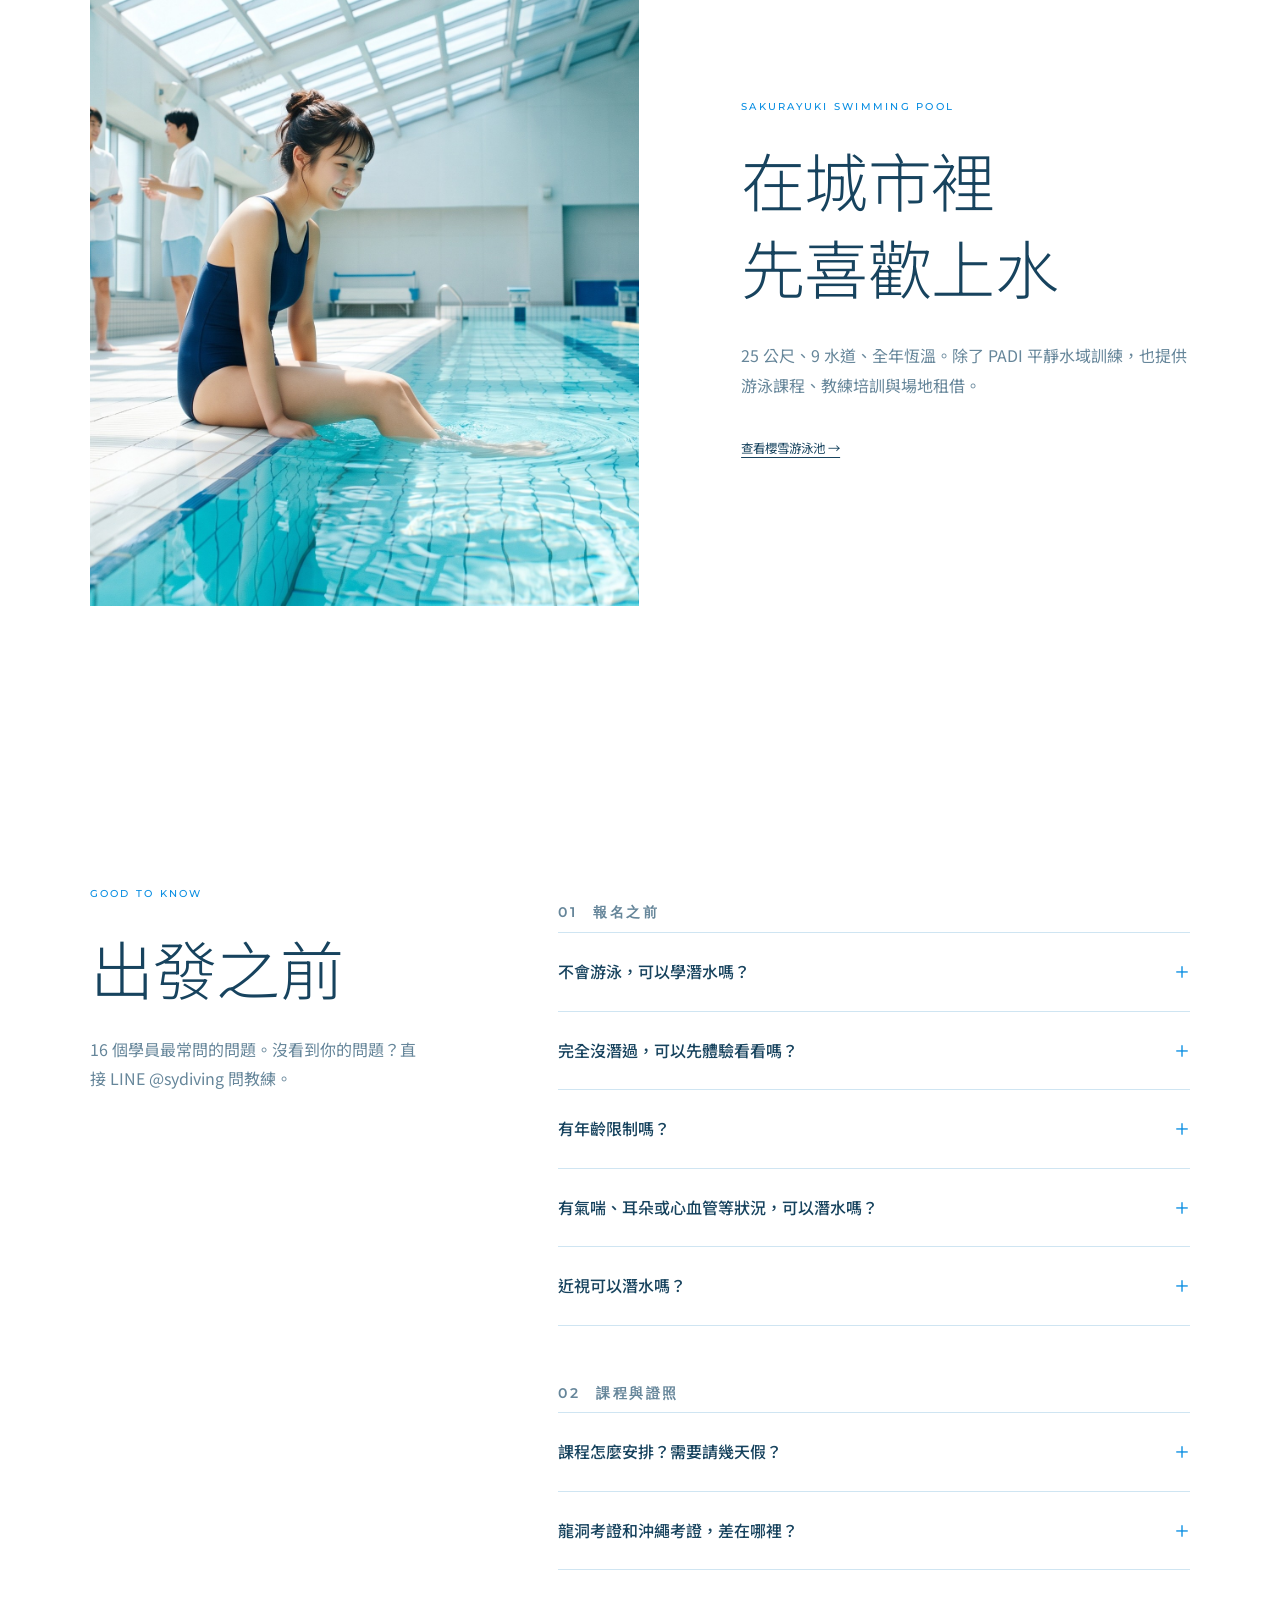
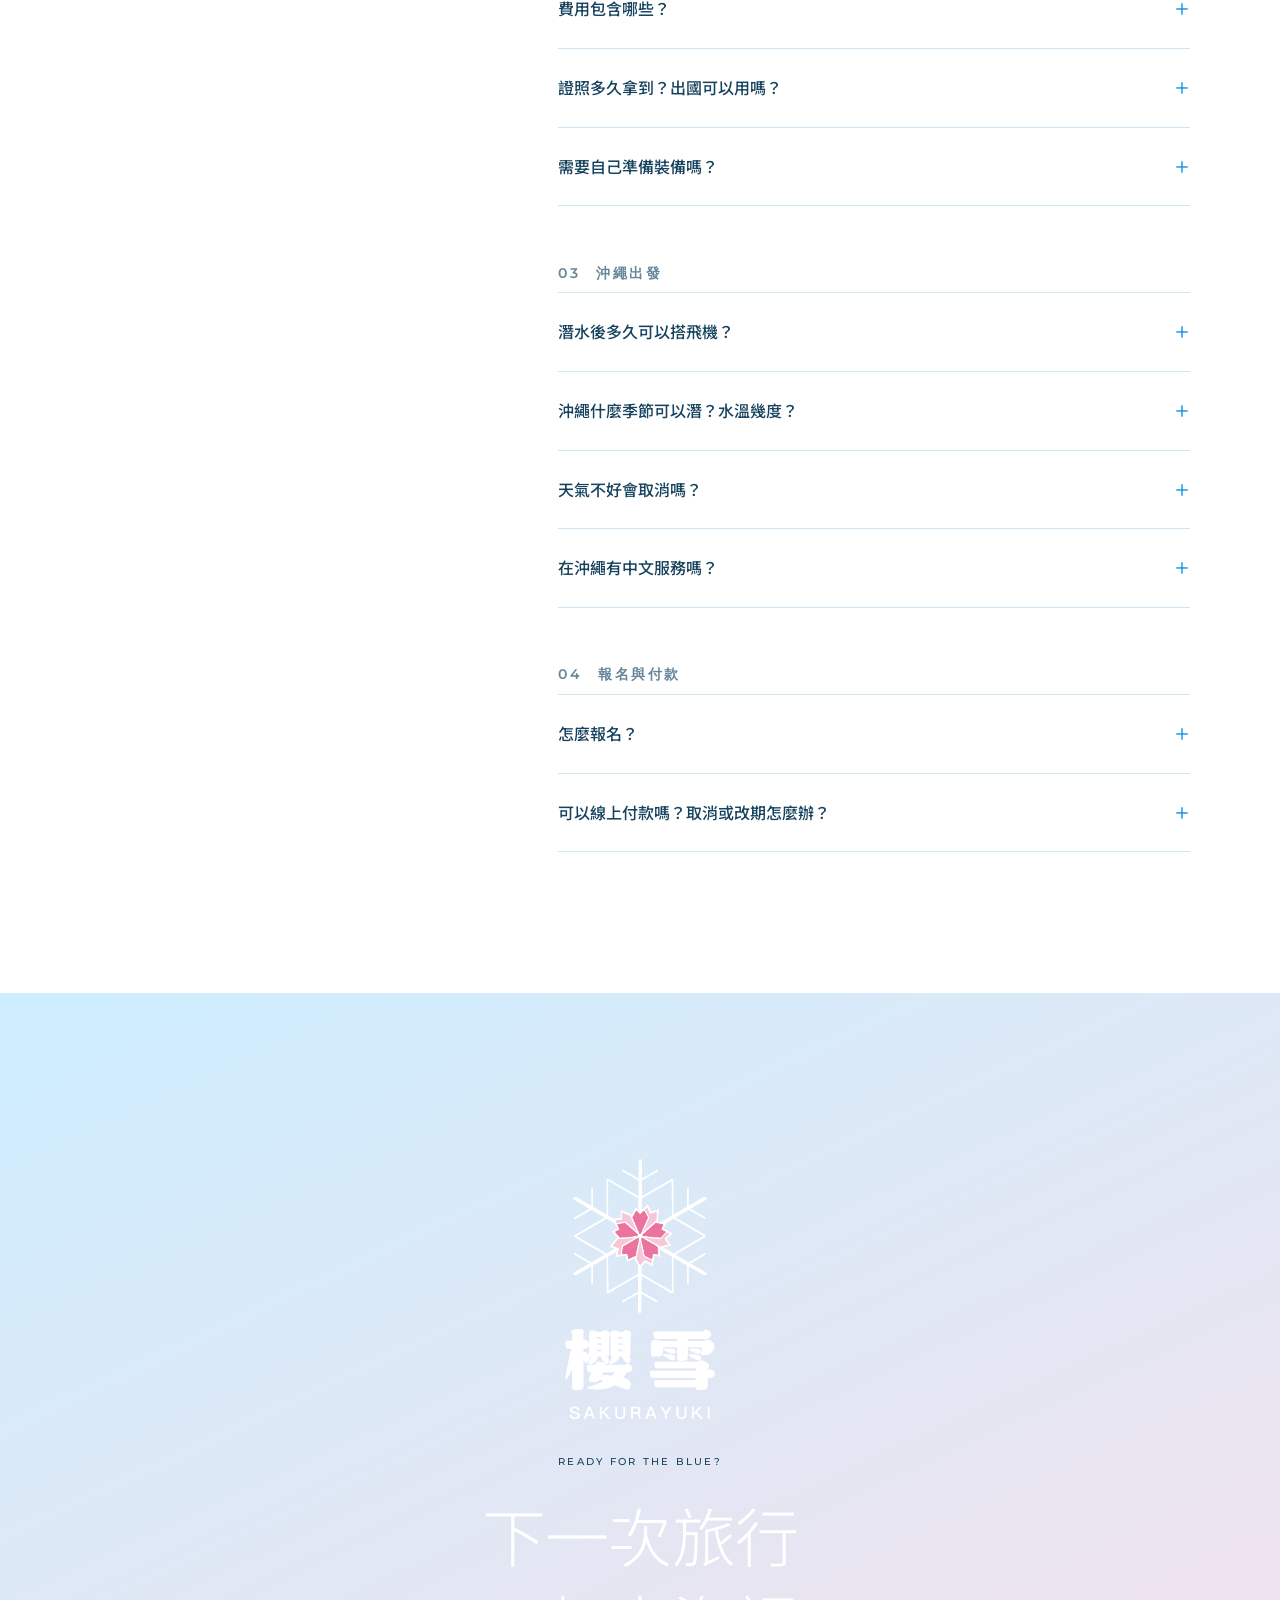
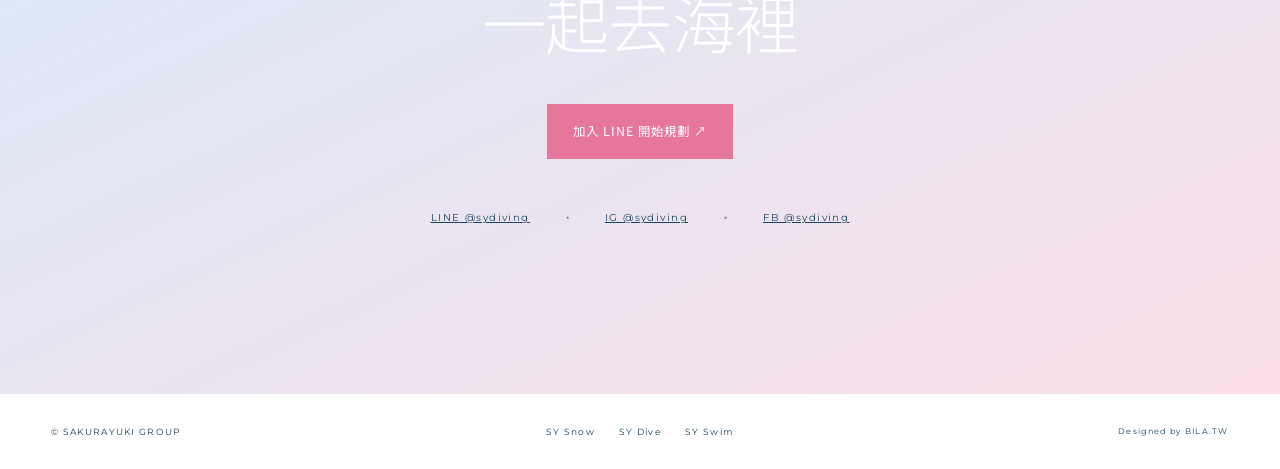
==== commit a1696f9e: "SY WATER FAQ 改版：6 題擴充為 16 題分 4 類，加 FAQPage 結構化資料" ====
--- a/櫻雪旅行社_潛水服務.html
+++ b/櫻雪旅行社_潛水服務.html
@@ -1,6 +1,6 @@
-<!doctype html><html lang="zh-Hant"><head><meta charset="utf-8"><meta name="viewport" content="width=device-width,initial-scale=1"><meta name="description" content="櫻雪潛水中心：台北平靜水域訓練、PADI 開放水域考證與沖繩潛水旅行。"><title>櫻雪潛水中心 SY Diving｜台北 × 沖繩</title><link rel="stylesheet" href="sy-dive-sunny.css?v=29"><script>if(self!==top)document.documentElement.classList.add('wix-embed')</script></head>
+<!doctype html><html lang="zh-Hant"><head><meta charset="utf-8"><meta name="viewport" content="width=device-width,initial-scale=1"><meta name="description" content="櫻雪潛水中心：台北平靜水域訓練、PADI 開放水域考證與沖繩潛水旅行。"><title>櫻雪潛水中心 SY Diving｜台北 × 沖繩</title><link rel="stylesheet" href="sy-dive-sunny.css?v=34"><script>if(self!==top)document.documentElement.classList.add('wix-embed')</script></head>
 <body><div class="progress" aria-hidden="true"></div>
-<nav class="nav"><a class="brand" href="#top"><img src="sy-dive-images/SYdive.svg?v=20260902" alt="櫻雪潛水 SY Dive"></a><button class="menu-button" type="button" aria-expanded="false" aria-label="開啟選單"><span></span><span></span></button><div class="menu"><a href="#course">考證</a><a href="#bases">據點</a><a href="#okinawa">沖繩</a><a href="#plans">方案</a><a href="#pool">游泳池</a><a href="#faq">FAQ</a><a class="reserve" href="https://lin.ee/U08gDqx" target="_blank" rel="noopener noreferrer">LINE 預約 ↗</a></div></nav>
+<nav class="nav"><a class="brand" href="#top"><img src="sy-dive-images/SYdive.svg?v=20260902" alt="櫻雪潛水 SY Dive"></a><button class="menu-button" type="button" aria-expanded="false" aria-label="開啟選單"><span></span><span></span></button><div class="menu"><a href="#course">考證</a><a href="#bases">據點</a><a href="#okinawa">沖繩</a><a href="#plans">方案</a><a href="#pool">游泳池</a><a href="#faq">FAQ</a><a class="reserve" href="https://line.me/R/ti/p/@sydiving" target="_blank" rel="noopener noreferrer">LINE 預約 ↗</a></div></nav>
 <main id="top">
 <header class="hero"><video class="hero-media" autoplay muted loop playsinline poster="sy-dive-images/hero-ocean-3.jpg"><source src="sy-dive-images/hero-ocean.mp4" type="video/mp4"></video><div class="hero-wash"></div><div class="hero-copy reveal"><p class="eyebrow">SAKURAYUKI DIVING CENTER · OKINAWA</p><h1>去沖繩<br><span class="hero-title-line">遇見更亮的<span>藍</span></span></h1><p class="lead">從台北泳池開始，跟著熟悉的教練，把第一次潛水、PADI 考證與海島旅行，變成一段輕鬆期待的夏日計畫。</p><div class="hero-actions"><a class="button primary" href="#course">開始認識課程</a><a class="button glass" href="#plans">查看方案價格</a></div></div><div class="hero-note"><span>26.4387° N</span><span>127.7738° E</span><span>ONNA VILLAGE</span></div></header>
 <div class="marquee" aria-hidden="true"><div>SNOW IN WINTER · DIVE IN SUMMER · TAIPEI TO OKINAWA · SAKURAYUKI ·&nbsp; SNOW IN WINTER · DIVE IN SUMMER · TAIPEI TO OKINAWA · SAKURAYUKI ·</div></div>
@@ -11,8 +11,8 @@
 <section class="okinawa" id="okinawa"><div class="okinawa-photo reveal"><img src="sy-dive-images/okinawa-island-sign-v6.png" alt="櫻雪沖繩白色店面"></div><div class="okinawa-copy reveal"><p class="eyebrow">OUR OKINAWA HOME</p><h2>有一間店在海邊<br>等你慢慢準備好</h2><p>白色外牆、通風露台與整齊的裝備區，這裡不只是集合點，也是出發前喝口水、認識夥伴、聽教練說明當日海況的地方。</p><dl><div><dt>BASE</dt><dd>恩納村山田 591-1</dd></div><div><dt>NEARBY</dt><dd>真榮田岬・青之洞窟</dd></div><div><dt>STYLE</dt><dd>課程・體驗・潛旅</dd></div></dl></div></section>
 <section class="windy-sea" id="sea-status"><div class="windy-shell"><header class="windy-heading reveal"><div><p class="eyebrow blue">LIVE SEA CONDITIONS · OKINAWA BLUE CAVE</p><h2>看見今天的海<br>再決定怎麼出發</h2></div><p>以真榮田岬為中心，查看恩納村周邊的洋流、浪況與風向。拖曳地圖可探索附近海域，時間軸則能查看接下來的變化。</p></header><div class="windy-toolbar reveal" role="group" aria-label="切換海況圖層"><button type="button" class="active" data-windy-layer="currents">Currents · 洋流</button><button type="button" data-windy-layer="waves">Waves · 浪況</button><button type="button" data-windy-layer="wind">Wind · 風向</button><span>MAEDA CAPE · 26.44, 127.75</span></div><div class="windy-map reveal"><iframe data-windy-frame title="Windy 真榮田岬即時洋流與海況地圖" loading="lazy" src="https://embed.windy.com/embed2.html?lat=26.44&amp;lon=127.75&amp;detailLat=26.44&amp;detailLon=127.75&amp;zoom=9&amp;level=surface&amp;overlay=currents&amp;product=seaCurrents&amp;menu=true&amp;message=true&amp;marker=true&amp;calendar=now&amp;pressure=false&amp;type=map&amp;location=coordinates&amp;detail=true&amp;metricWind=kt&amp;metricTemp=%C2%B0C&amp;radarRange=-1" frameborder="0" allowfullscreen></iframe></div><div class="windy-note reveal"><p><strong>教練與現場判斷優先。</strong>Windy 為預報模型視覺化，沿岸地形、湧浪、能見度與臨時管制仍可能快速改變，不可單獨作為下水或航行依據。</p><a href="https://www.windy.com/26.44/127.75?currents,26.44,127.75,9" target="_blank" rel="noopener noreferrer">在 Windy 開啟完整地圖 ↗</a></div></div></section>
 <section class="island-gallery"><div class="section-heading reveal"><p class="eyebrow blue">ISLAND MOMENTS</p><h2>下水之外<br>也把時間留給沖繩</h2><p>海面上的光、島上的風與旅行裡剛剛好的空白，都是潛旅的一部分。</p></div><div class="gallery-grid"><figure class="g1 reveal"><img src="sy-dive-images/hero-ocean-3.jpg" alt="沖繩安靜海岸"><figcaption>QUIET COAST</figcaption></figure><figure class="g2 reveal"><img src="sy-dive-images/okinawa-blue-cave.jpg" alt="沖繩青之洞窟"><figcaption>BLUE CAVE</figcaption></figure><figure class="g3 reveal"><img src="sy-dive-images/hero-okinawa-underwater-v2.png" alt="沖繩水下珊瑚"><figcaption>UNDERWATER LIGHT</figcaption></figure></div></section>
-<section class="plans" id="plans"><div class="section-heading reveal"><p class="eyebrow blue">CHOOSE YOUR ROUTE</p><h2>選一條適合你的路<br>準備出發</h2></div><div class="plan-list"><article class="plan reveal"><div class="plan-no">A</div><div><span>LOCAL COURSE</span><h3>龍洞考證</h3><p>台北泳池＋龍洞兩日開放水域＋PADI 證照、教材、教練與裝備。</p></div><strong>NT$12,900</strong><a href="https://lin.ee/U08gDqx" target="_blank" rel="noopener noreferrer">LINE 諮詢 ↗</a></article><article class="plan reveal"><div class="plan-no">B</div><div><span>OKINAWA JOURNEY</span><h3>沖繩考證潛旅</h3><p>台北泳池＋沖繩四支氣瓶＋住宿與旅程安排，依出發日期個別報價。</p></div><strong>5 DAYS / 4 NIGHTS</strong><a href="https://lin.ee/U08gDqx" target="_blank" rel="noopener noreferrer">LINE 諮詢 ↗</a></article></div></section>
+<section class="plans" id="plans"><div class="section-heading reveal"><p class="eyebrow blue">CHOOSE YOUR ROUTE</p><h2>選一條適合你的路<br>準備出發</h2></div><div class="plan-list"><article class="plan reveal"><div class="plan-no">A</div><div><span>LOCAL COURSE</span><h3>龍洞考證</h3><p>台北泳池＋龍洞兩日開放水域＋PADI 證照、教材、教練與裝備。</p></div><strong>NT$12,900</strong><a href="https://line.me/R/ti/p/@sydiving" target="_blank" rel="noopener noreferrer">LINE 諮詢 ↗</a></article><article class="plan reveal"><div class="plan-no">B</div><div><span>OKINAWA JOURNEY</span><h3>沖繩考證潛旅</h3><p>台北泳池＋沖繩四支氣瓶＋住宿與旅程安排，依出發日期個別報價。</p></div><strong>5 DAYS / 4 NIGHTS</strong><a href="https://line.me/R/ti/p/@sydiving" target="_blank" rel="noopener noreferrer">LINE 諮詢 ↗</a></article></div></section>
 <section class="pool" id="pool"><div class="pool-photo reveal"><img src="sy-dive-images/pool-syk1.jpg" alt="櫻雪仁愛游泳池"></div><div class="pool-copy reveal"><p class="eyebrow blue">SAKURAYUKI SWIMMING POOL</p><h2>在城市裡<br>先喜歡上水</h2><p>25 公尺、9 水道、全年恆溫。除了 PADI 平靜水域訓練，也提供游泳課程、教練培訓與場地租借。</p><a class="text-link" href="櫻雪游泳池.html">查看櫻雪游泳池 →</a></div></section>
-<section class="faq" id="faq"><div class="section-heading reveal"><p class="eyebrow blue">GOOD TO KNOW</p><h2>出發之前</h2></div><div class="faq-list"><details><summary>不會游泳，可以學潛水嗎？</summary><p>可以。重點是能在水中保持冷靜，課程也會循序練習水性與必要技巧。</p></details><details><summary>近視可以潛水嗎？</summary><p>可以配戴隱形眼鏡，或使用有度數的面鏡；報名時告訴我們度數即可。</p></details><details><summary>PADI 證照有期限嗎？</summary><p>沒有。PADI 潛水證照終身有效；若已有一段時間沒有潛水，建議先複習知識與技巧，再安心回到水下。</p></details><details><summary>有年齡限制嗎？</summary><p>Open Water Diver 課程最低年齡為 10 歲；10–14 歲完成後取得 Junior Open Water Diver 資格。未成年學員須由家長或監護人同意，實際安排也會依水性、健康狀況與成熟度評估。</p></details><details><summary>沖繩考證需要幾天？</summary><p>建議安排 5 天 4 夜，保留下水後禁止搭機的安全時間，也讓旅程不必匆忙。</p></details><details><summary>需要自己準備裝備嗎？</summary><p>不需要，課程包含所需潛水裝備；若已有個人裝備，可於報名時確認安排。</p></details></div></section>
-<section class="contact"><img src="sy-dive-images/logo-2-W.png" alt="櫻雪 SAKURAYUKI"><p class="eyebrow">READY FOR THE BLUE?</p><h2>下一次旅行<br>一起去海裡</h2><a class="button primary" href="https://lin.ee/U08gDqx" target="_blank" rel="noopener noreferrer">加入 LINE 開始規劃 ↗</a><div class="contact-links"><a href="https://lin.ee/U08gDqx" target="_blank" rel="noopener noreferrer">LINE @sydiving</a><span>·</span><a href="https://www.instagram.com/sydiving/" target="_blank" rel="noopener noreferrer">IG @sydiving</a><span>·</span><a href="https://www.facebook.com/sydiving/" target="_blank" rel="noopener noreferrer">FB @sydiving</a></div></section>
-<div class="ow-modal" aria-hidden="true"><div class="ow-dialog" role="dialog" aria-modal="true" aria-labelledby="owTitle"><button class="ow-close" type="button" aria-label="關閉課程說明" data-open-water-close>×</button><aside class="ow-side"><img src="sy-dive-images/60th-padi.svg" alt="PADI 60 Years"><p>YOUR FIRST<br>CERTIFICATION</p></aside><div class="ow-content"><p class="eyebrow blue">PADI OPEN WATER DIVER</p><h2 id="owTitle">從第一次呼吸<br>到自在探索海洋</h2><p class="ow-lead">Open Water Diver 是 PADI 的第一級潛水證照。課程循序建立知識與水下技能，完成後便能在家鄉或旅行地延續潛水旅程。</p><div class="ow-facts"><div><strong>18m</strong><span>標準最大深度</span></div><div><strong>3–5 days</strong><span>一般完成時間</span></div><div><strong>3 parts</strong><span>知識・泳池・海洋</span></div></div><ol><li><span>01</span><div><h3>知識發展</h3><p>認識基本技巧、潛水用語、裝備與安全程序，可依自己的節奏完成學習。</p></div></li><li><span>02</span><div><h3>平靜水域</h3><p>在泳池熟悉裝備，練習呼吸、面鏡、調節器與浮力控制。</p></div></li><li><span>03</span><div><h3>開放水域</h3><p>由教練帶領完成四次海洋潛水，把學過的技巧應用在真正的大海。</p></div></li></ol><div class="ow-requirements"><h3>開始前需要知道</h3><p>課程包含健康聲明與基本水性評估。完成前須能連續游泳 200 公尺，並在水面漂浮或踩水 10 分鐘；沒有計時要求。若健康問卷有相關狀況，需先由醫師評估。</p></div><div class="ow-actions"><a class="button primary" href="https://lin.ee/U08gDqx" target="_blank" rel="noopener noreferrer">詢問櫻雪課程 ↗</a><button class="ow-bottom-close" type="button" data-open-water-close>關閉課程說明</button></div></div></div></div></main><footer><span>© SAKURAYUKI GROUP</span><nav class="footer-nav" aria-label="櫻雪網站"><a href="https://www.syski.com.tw/" target="_blank" rel="noopener noreferrer">SY Snow</a><a href="#top">SY Dive</a><a href="櫻雪游泳池.html">SY Swim</a></nav><small>Designed by <a href="https://bila.tw" target="_blank" rel="noopener noreferrer">BILA.TW</a></small></footer><script src="sy-dive-sunny.js?v=4"></script></body></html>
+<section class="faq" id="faq"><div class="section-heading reveal"><p class="eyebrow blue">GOOD TO KNOW</p><h2>出發之前</h2><p>16 個學員最常問的問題。沒看到你的問題？直接 LINE @sydiving 問教練。</p></div><div class="faq-list"><div class="faq-group"><p class="faq-cat">01　報名之前</p><details><summary>不會游泳，可以學潛水嗎？</summary><p>可以先從游泳開始。完成 PADI 課程前，需要能連續游 200 公尺（不限泳姿、不計時），並在水面漂浮或踩水 10 分鐘。還不熟水性的話，可以先在櫻雪游泳池上游泳課，再銜接潛水課程。</p></details><details><summary>完全沒潛過，可以先體驗看看嗎？</summary><p>可以。沖繩恩納村據點提供體驗潛水，由教練全程陪同，不需要證照；喜歡再接著考證。體驗內容與費用請 LINE 詢問。</p></details><details><summary>有年齡限制嗎？</summary><p>Open Water Diver 課程最低 10 歲；10–14 歲完成後取得 Junior Open Water Diver。未成年學員須由家長或監護人同意。</p></details><details><summary>有氣喘、耳朵或心血管等狀況，可以潛水嗎？</summary><p>報名時會填寫 PADI 健康聲明。若有勾選相關狀況，需先請醫師評估並簽名同意後才能下水；懷孕期間不可潛水。不確定的話，先在 LINE 告訴我們。</p></details><details><summary>近視可以潛水嗎？</summary><p>可以配戴隱形眼鏡，或使用有度數的面鏡；報名時告訴我們度數即可。</p></details></div><div class="faq-group"><p class="faq-cat">02　課程與證照</p><details><summary>課程怎麼安排？需要請幾天假？</summary><p>台北泳池訓練可安排一個假日，或兩個平日晚間。之後選擇龍洞（兩天）或沖繩（建議 5 天 4 夜）完成四支海洋潛水。</p></details><details><summary>龍洞考證和沖繩考證，差在哪裡？</summary><p>兩者都是同一張 PADI 證照。龍洞離台北約一小時，費用固定 NT$12,900；沖繩是課程加海島旅行，水溫較暖、能見度高，依出發日期個別報價。</p></details><details><summary>費用包含哪些？</summary><p>龍洞方案包含台北泳池訓練、龍洞兩日開放水域、PADI 證照、教材、教練與裝備。沖繩方案另含住宿與旅程安排；機票是否包含、單人房加價等，以報價單為準。</p></details><details><summary>證照多久拿到？出國可以用嗎？</summary><p>完成課程後核發 PADI 電子證照，全球 PADI 潛水中心都認可，而且終身有效。很久沒潛的話，建議先上複習課再下水。</p></details><details><summary>需要自己準備裝備嗎？</summary><p>不需要，課程包含所需潛水裝備。請自備泳衣、毛巾與個人用品；已有個人裝備可於報名時告訴我們。</p></details></div><div class="faq-group"><p class="faq-cat">03　沖繩出發</p><details><summary>潛水後多久可以搭飛機？</summary><p>依 PADI 建議，單次潛水後至少間隔 12 小時，連續多天或多次潛水後至少 18 小時。所以回程前一天不安排下水，這也是建議排 5 天 4 夜的原因。</p></details><details><summary>沖繩什麼季節可以潛？水溫幾度？</summary><p>沖繩全年都能潛水。夏季水溫約 27–29°C，冬季約 21–23°C，教練會依季節準備合適的防寒衣。</p></details><details><summary>天氣不好會取消嗎？</summary><p>是否下水以教練現場判斷與安全為優先，可能改到其他潛點或調整日期。因天候取消時的改期與退費方式，報名時會說明清楚。</p></details><details><summary>在沖繩有中文服務嗎？</summary><p>有。從台北練習到沖繩下海都由櫻雪的中文團隊陪同，不用擔心語言溝通。</p></details></div><div class="faq-group"><p class="faq-cat">04　報名與付款</p><details><summary>怎麼報名？</summary><p>加入 LINE @sydiving，告訴我們預計日期、人數和潛水經驗，我們會回覆適合的課程與報價。</p></details><details><summary>可以線上付款嗎？取消或改期怎麼辦？</summary><p>付款方式、訂金與取消、改期的規則，會在報價時一併說明清楚；有任何疑問，都可以先在 LINE @sydiving 詢問。</p></details></div></div><script type="application/ld+json">{"@context": "https://schema.org", "@type": "FAQPage", "mainEntity": [{"@type": "Question", "name": "不會游泳，可以學潛水嗎？", "acceptedAnswer": {"@type": "Answer", "text": "可以先從游泳開始。完成 PADI 課程前，需要能連續游 200 公尺（不限泳姿、不計時），並在水面漂浮或踩水 10 分鐘。還不熟水性的話，可以先在櫻雪游泳池上游泳課，再銜接潛水課程。"}}, {"@type": "Question", "name": "完全沒潛過，可以先體驗看看嗎？", "acceptedAnswer": {"@type": "Answer", "text": "可以。沖繩恩納村據點提供體驗潛水，由教練全程陪同，不需要證照；喜歡再接著考證。體驗內容與費用請 LINE 詢問。"}}, {"@type": "Question", "name": "有年齡限制嗎？", "acceptedAnswer": {"@type": "Answer", "text": "Open Water Diver 課程最低 10 歲；10–14 歲完成後取得 Junior Open Water Diver。未成年學員須由家長或監護人同意。"}}, {"@type": "Question", "name": "有氣喘、耳朵或心血管等狀況，可以潛水嗎？", "acceptedAnswer": {"@type": "Answer", "text": "報名時會填寫 PADI 健康聲明。若有勾選相關狀況，需先請醫師評估並簽名同意後才能下水；懷孕期間不可潛水。不確定的話，先在 LINE 告訴我們。"}}, {"@type": "Question", "name": "近視可以潛水嗎？", "acceptedAnswer": {"@type": "Answer", "text": "可以配戴隱形眼鏡，或使用有度數的面鏡；報名時告訴我們度數即可。"}}, {"@type": "Question", "name": "課程怎麼安排？需要請幾天假？", "acceptedAnswer": {"@type": "Answer", "text": "台北泳池訓練可安排一個假日，或兩個平日晚間。之後選擇龍洞（兩天）或沖繩（建議 5 天 4 夜）完成四支海洋潛水。"}}, {"@type": "Question", "name": "龍洞考證和沖繩考證，差在哪裡？", "acceptedAnswer": {"@type": "Answer", "text": "兩者都是同一張 PADI 證照。龍洞離台北約一小時，費用固定 NT$12,900；沖繩是課程加海島旅行，水溫較暖、能見度高，依出發日期個別報價。"}}, {"@type": "Question", "name": "費用包含哪些？", "acceptedAnswer": {"@type": "Answer", "text": "龍洞方案包含台北泳池訓練、龍洞兩日開放水域、PADI 證照、教材、教練與裝備。沖繩方案另含住宿與旅程安排；機票是否包含、單人房加價等，以報價單為準。"}}, {"@type": "Question", "name": "證照多久拿到？出國可以用嗎？", "acceptedAnswer": {"@type": "Answer", "text": "完成課程後核發 PADI 電子證照，全球 PADI 潛水中心都認可，而且終身有效。很久沒潛的話，建議先上複習課再下水。"}}, {"@type": "Question", "name": "需要自己準備裝備嗎？", "acceptedAnswer": {"@type": "Answer", "text": "不需要，課程包含所需潛水裝備。請自備泳衣、毛巾與個人用品；已有個人裝備可於報名時告訴我們。"}}, {"@type": "Question", "name": "潛水後多久可以搭飛機？", "acceptedAnswer": {"@type": "Answer", "text": "依 PADI 建議，單次潛水後至少間隔 12 小時，連續多天或多次潛水後至少 18 小時。所以回程前一天不安排下水，這也是建議排 5 天 4 夜的原因。"}}, {"@type": "Question", "name": "沖繩什麼季節可以潛？水溫幾度？", "acceptedAnswer": {"@type": "Answer", "text": "沖繩全年都能潛水。夏季水溫約 27–29°C，冬季約 21–23°C，教練會依季節準備合適的防寒衣。"}}, {"@type": "Question", "name": "天氣不好會取消嗎？", "acceptedAnswer": {"@type": "Answer", "text": "是否下水以教練現場判斷與安全為優先，可能改到其他潛點或調整日期。因天候取消時的改期與退費方式，報名時會說明清楚。"}}, {"@type": "Question", "name": "在沖繩有中文服務嗎？", "acceptedAnswer": {"@type": "Answer", "text": "有。從台北練習到沖繩下海都由櫻雪的中文團隊陪同，不用擔心語言溝通。"}}, {"@type": "Question", "name": "怎麼報名？", "acceptedAnswer": {"@type": "Answer", "text": "加入 LINE @sydiving，告訴我們預計日期、人數和潛水經驗，我們會回覆適合的課程與報價。"}}, {"@type": "Question", "name": "可以線上付款嗎？取消或改期怎麼辦？", "acceptedAnswer": {"@type": "Answer", "text": "付款方式、訂金與取消、改期的規則，會在報價時一併說明清楚；有任何疑問，都可以先在 LINE @sydiving 詢問。"}}]}</script></section>
+<section class="contact"><img src="sy-dive-images/logo-2-W.png" alt="櫻雪 SAKURAYUKI"><p class="eyebrow">READY FOR THE BLUE?</p><h2>下一次旅行<br>一起去海裡</h2><a class="button primary" href="https://line.me/R/ti/p/@sydiving" target="_blank" rel="noopener noreferrer">加入 LINE 開始規劃 ↗</a><div class="contact-links"><a href="https://line.me/R/ti/p/@sydiving" target="_blank" rel="noopener noreferrer">LINE @sydiving</a><span>·</span><a href="https://www.instagram.com/sydiving/" target="_blank" rel="noopener noreferrer">IG @sydiving</a><span>·</span><a href="https://www.facebook.com/sydiving/" target="_blank" rel="noopener noreferrer">FB @sydiving</a></div></section>
+<div class="ow-modal" aria-hidden="true"><div class="ow-dialog" role="dialog" aria-modal="true" aria-labelledby="owTitle"><button class="ow-close" type="button" aria-label="關閉課程說明" data-open-water-close>×</button><aside class="ow-side"><img src="sy-dive-images/60th-padi.svg" alt="PADI 60 Years"><p>YOUR FIRST<br>CERTIFICATION</p></aside><div class="ow-content"><p class="eyebrow blue">PADI OPEN WATER DIVER</p><h2 id="owTitle">從第一次呼吸<br>到自在探索海洋</h2><p class="ow-lead">Open Water Diver 是 PADI 的第一級潛水證照。課程循序建立知識與水下技能，完成後便能在家鄉或旅行地延續潛水旅程。</p><div class="ow-facts"><div><strong>18m</strong><span>標準最大深度</span></div><div><strong>3–5 days</strong><span>一般完成時間</span></div><div><strong>3 parts</strong><span>知識・泳池・海洋</span></div></div><ol><li><span>01</span><div><h3>知識發展</h3><p>認識基本技巧、潛水用語、裝備與安全程序，可依自己的節奏完成學習。</p></div></li><li><span>02</span><div><h3>平靜水域</h3><p>在泳池熟悉裝備，練習呼吸、面鏡、調節器與浮力控制。</p></div></li><li><span>03</span><div><h3>開放水域</h3><p>由教練帶領完成四次海洋潛水，把學過的技巧應用在真正的大海。</p></div></li></ol><div class="ow-requirements"><h3>開始前需要知道</h3><p>課程包含健康聲明與基本水性評估。完成前須能連續游泳 200 公尺，並在水面漂浮或踩水 10 分鐘；沒有計時要求。若健康問卷有相關狀況，需先由醫師評估。</p></div><div class="ow-actions"><a class="button primary" href="https://line.me/R/ti/p/@sydiving" target="_blank" rel="noopener noreferrer">詢問櫻雪課程 ↗</a><button class="ow-bottom-close" type="button" data-open-water-close>關閉課程說明</button></div></div></div></div></main><footer><span>© SAKURAYUKI GROUP</span><nav class="footer-nav" aria-label="櫻雪網站"><a href="https://www.syski.com.tw/" target="_blank" rel="noopener noreferrer">SY Snow</a><a href="#top">SY Dive</a><a href="櫻雪游泳池.html">SY Swim</a></nav><small>Designed by <a href="https://bila.tw" target="_blank" rel="noopener noreferrer">BILA.TW</a></small></footer><script src="sy-dive-sunny.js?v=8"></script></body></html>
--- a/sy-dive-sunny.css
+++ b/sy-dive-sunny.css
@@ -46,3 +46,34 @@
 .padi-certified-mark small{font:500 .48rem/1.15 Montserrat,sans-serif;letter-spacing:.12em}
 .padi-link-label{font-size:.75rem;border-bottom:1px solid var(--ink);transition:transform .25s,color .25s}
 @media(hover:hover) and (pointer:fine){.padi-link:hover{transform:none;color:inherit}.padi-link:hover .padi-link-label{transform:translateX(6px);color:var(--blue)}}
+
+/* Keep the Open Water course sheet on one touch-scroll surface inside Wix/iOS. */
+.ow-modal{display:flex;align-items:flex-start;justify-content:center;overflow:hidden;overscroll-behavior:none;touch-action:none}
+.ow-dialog{flex:0 0 auto;margin:auto;max-height:none;overflow:visible}
+.ow-content{min-width:0}
+.ow-actions{padding-bottom:max(1rem,env(safe-area-inset-bottom))}
+@media(max-width:1024px){
+  .ow-modal{height:100vh;height:100dvh;padding:0;background:#fff;backdrop-filter:none}
+  .ow-dialog{grid-template-columns:1fr;width:min(760px,100%);height:100%;min-height:0;margin:0 auto;overflow:hidden;box-shadow:none}
+  .ow-side{display:none}
+  .ow-content{height:100%;min-height:0;overflow-x:hidden;overflow-y:auto;overscroll-behavior-y:contain;-webkit-overflow-scrolling:touch;touch-action:pan-y;padding:5rem clamp(1.4rem,6vw,3.5rem) calc(3.5rem + env(safe-area-inset-bottom))}
+  .ow-close{position:fixed;top:max(1rem,env(safe-area-inset-top));right:max(1rem,env(safe-area-inset-right));box-shadow:0 5px 18px rgba(12,74,112,.12)}
+  .ow-actions{padding-bottom:max(2rem,env(safe-area-inset-bottom))}
+}
+@media(max-width:600px){
+  .ow-content{padding:4.75rem 1.25rem calc(1.5rem + env(safe-area-inset-bottom))}
+  .ow-content h2{font-size:clamp(1.85rem,9vw,2.6rem);line-height:1.25}
+  .ow-lead{font-size:.88rem}
+  .ow-facts{grid-template-columns:1fr;margin-bottom:1.5rem}
+  .ow-facts div{display:grid;grid-template-columns:92px 1fr;align-items:center;padding:.9rem 0;border-bottom:1px solid var(--line)}
+  .ow-facts div:last-child{border-bottom:0}
+  .ow-content li{grid-template-columns:40px 1fr}
+  .ow-requirements{padding:1.25rem}
+  .ow-actions{width:100%}
+  .ow-actions .button,.ow-bottom-close{width:100%}
+  .ow-bottom-close{padding:1rem;border:1px solid var(--line)}
+}
+
+html.modal-open,body.modal-open{height:100%;overflow:hidden;overscroll-behavior:none}
+.faq-cat{font:600 .72rem/1.4 Montserrat,sans-serif;letter-spacing:.18em;color:var(--blue);margin:2.6rem 0 .6rem}.faq-group:first-child .faq-cat{margin-top:0}.faq-list details[open] p{max-height:400px}
+.faq-list summary{display:flex;justify-content:space-between;align-items:flex-start;gap:1rem}.faq-list summary::after{float:none;flex:none}
